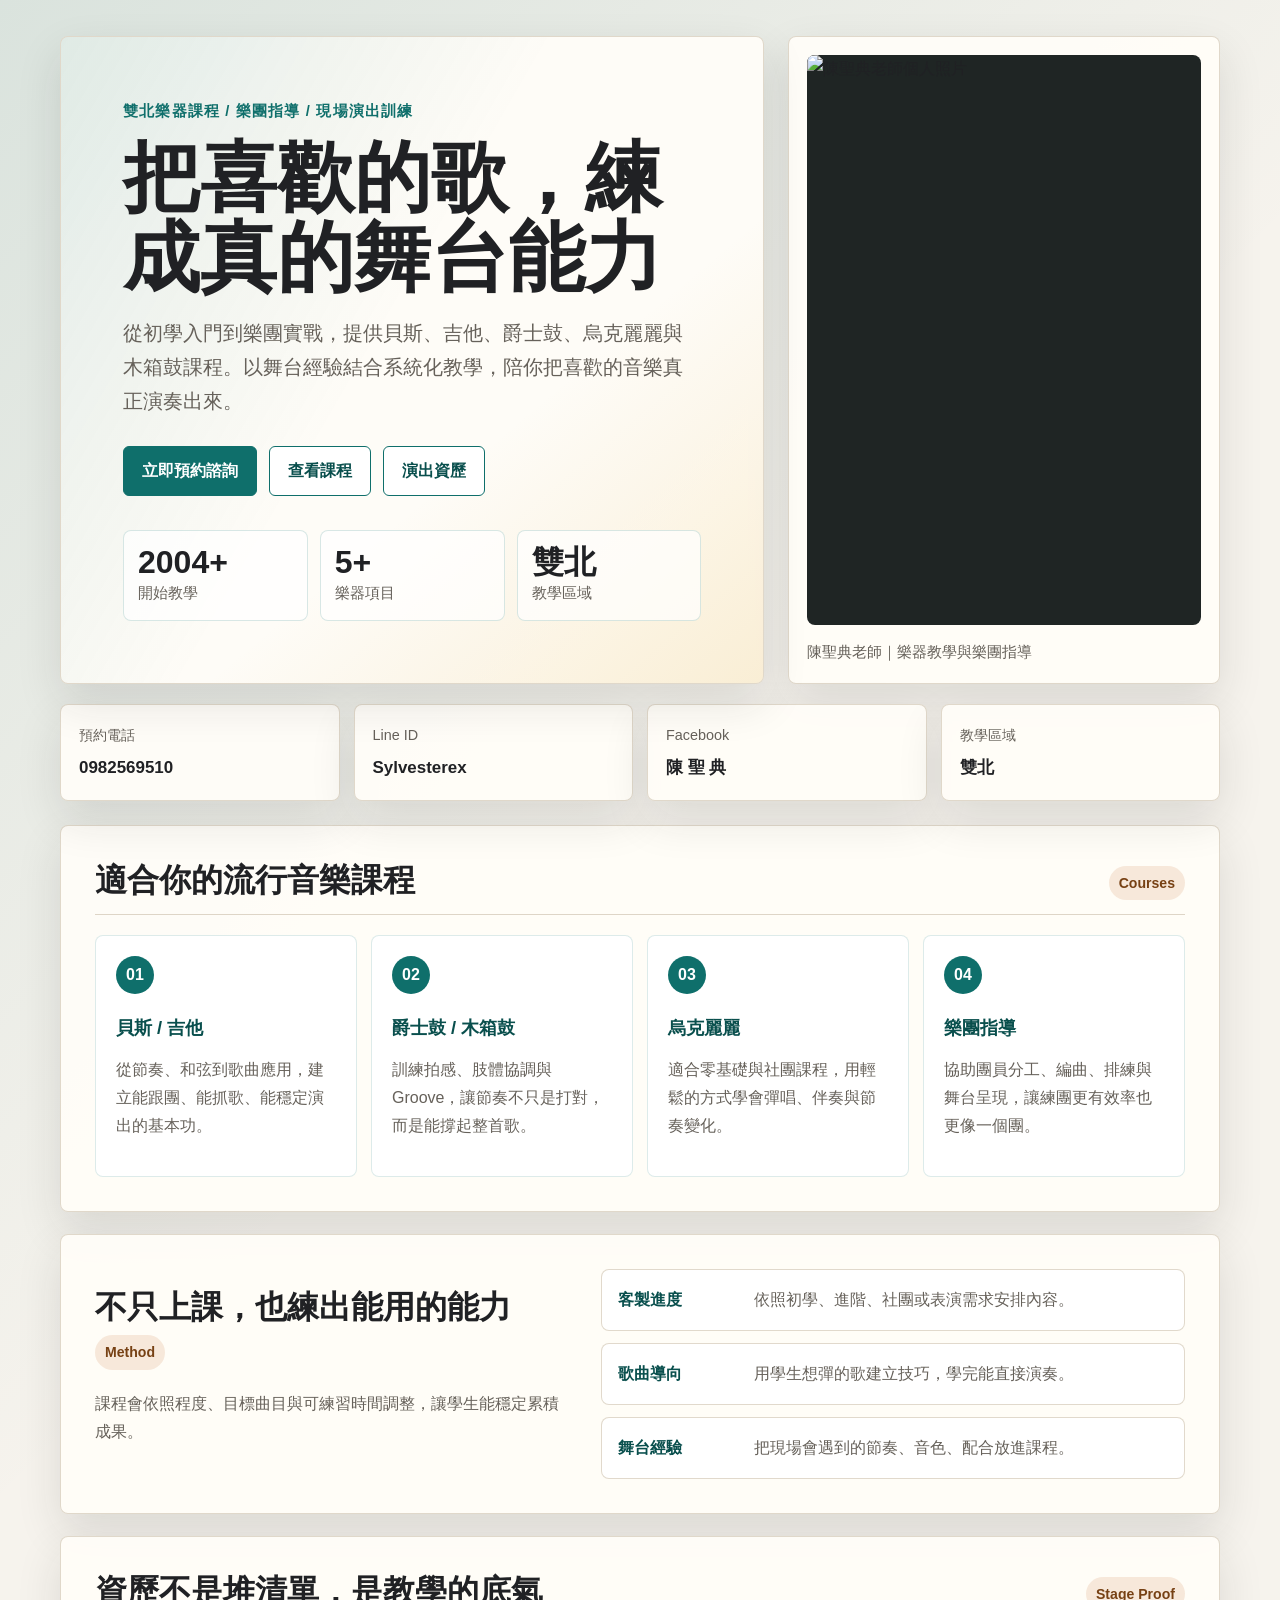
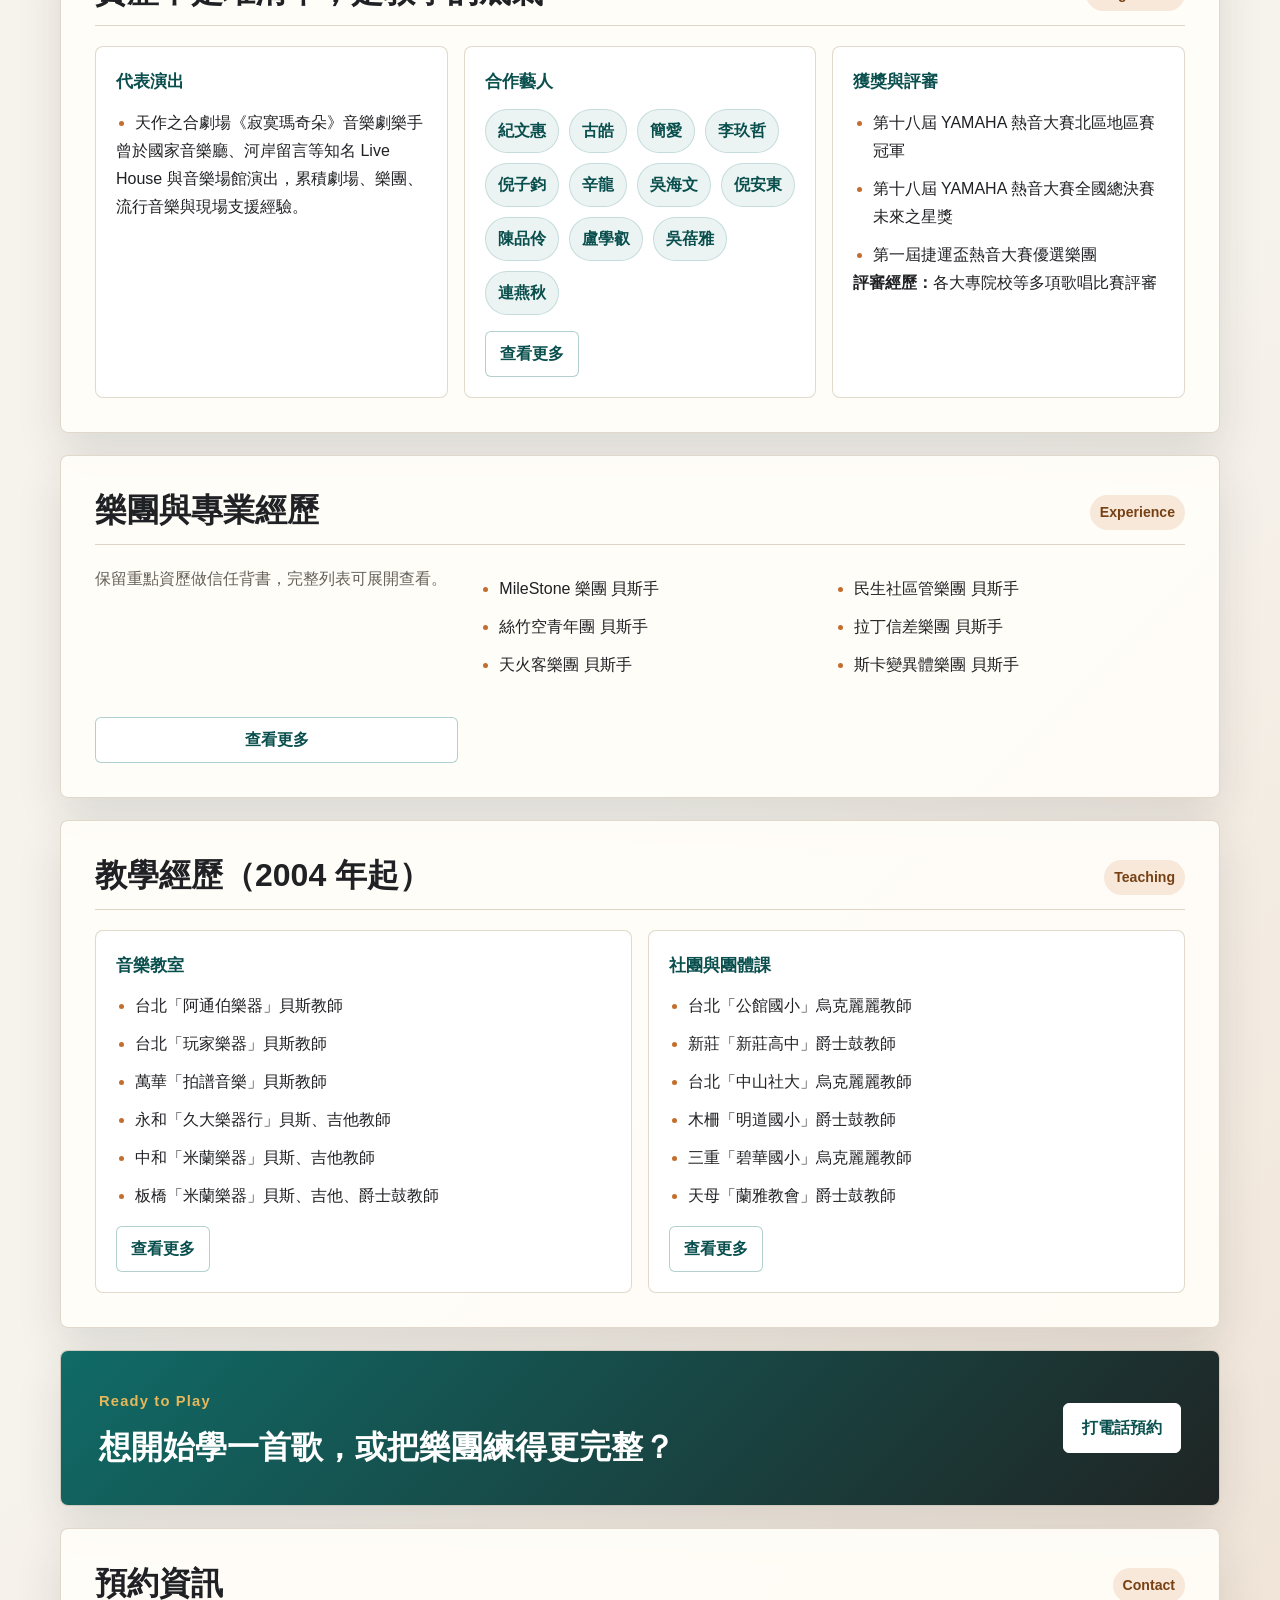
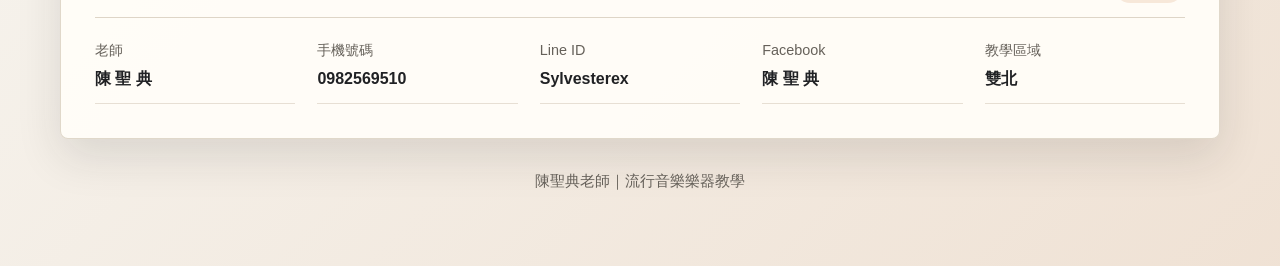
==== memu.html @ 5721ae8c "Initial promotional resume site" ====
<!DOCTYPE html>
<html lang="zh-TW">
<head>
    <meta charset="UTF-8">
    <meta name="viewport" content="width=device-width, initial-scale=1.0">
    <title>陳聖典老師｜流行音樂樂器教學</title>
    <link rel="stylesheet" href="common.css">
    <link rel="stylesheet" href="memu.css">
</head>
<body>
    <main class="page">
        <section class="hero" aria-labelledby="page-title">
            <div class="intro">
                <p class="eyebrow">雙北樂器課程 / 樂團指導 / 現場演出訓練</p>
                <h1 id="page-title">把喜歡的歌，練成真的舞台能力</h1>
                <p class="lead" id="resume-summary">從初學入門到樂團實戰，提供貝斯、吉他、爵士鼓、烏克麗麗與木箱鼓課程。以舞台經驗結合系統化教學，陪你把喜歡的音樂真正演奏出來。</p>
                <div class="action-row" aria-label="快速連結">
                    <a class="button primary" id="call-button" href="tel:0982569510">立即預約諮詢</a>
                    <a class="button" href="#courses">查看課程</a>
                    <a class="button" href="#proof">演出資歷</a>
                </div>
                <div class="hero-stats" aria-label="教學亮點">
                    <div>
                        <strong>2004+</strong>
                        <span>開始教學</span>
                    </div>
                    <div>
                        <strong>5+</strong>
                        <span>樂器項目</span>
                    </div>
                    <div>
                        <strong>雙北</strong>
                        <span>教學區域</span>
                    </div>
                </div>
            </div>

            <aside class="photo-panel" aria-label="教師照片">
                <div class="photo-placeholder">
                    <img class="profile-photo" id="profile-photo" src="IMG_5952.JPG" alt="陳聖典老師個人照片">
                    <button class="carousel-button prev" id="photo-prev" type="button" aria-label="上一張照片">‹</button>
                    <button class="carousel-button next" id="photo-next" type="button" aria-label="下一張照片">›</button>
                    <div class="carousel-dots" id="photo-dots" aria-label="照片輪播指示"></div>
                </div>
                <p class="photo-note" id="photo-caption">陳聖典老師｜樂器教學與樂團指導</p>
            </aside>
        </section>

        <section class="quick-info" id="contact" aria-label="快速聯絡資訊">
            <div class="contact-card">
                <span>預約電話</span>
                <strong id="quick-phone">0982569510</strong>
            </div>
            <div class="contact-card">
                <span>Line ID</span>
                <strong id="quick-line">Sylvesterex</strong>
            </div>
            <div class="contact-card">
                <span>Facebook</span>
                <strong id="quick-facebook">陳 聖 典</strong>
            </div>
            <div class="contact-card">
                <span>教學區域</span>
                <strong id="quick-address">雙北</strong>
            </div>
        </section>

        <section class="section promo-section" id="courses" aria-labelledby="courses-title">
            <div class="section-header">
                <h2 id="courses-title">適合你的流行音樂課程</h2>
                <span class="tag">Courses</span>
            </div>
            <div class="course-grid">
                <article class="course-card">
                    <span>01</span>
                    <h3>貝斯 / 吉他</h3>
                    <p>從節奏、和弦到歌曲應用，建立能跟團、能抓歌、能穩定演出的基本功。</p>
                </article>
                <article class="course-card">
                    <span>02</span>
                    <h3>爵士鼓 / 木箱鼓</h3>
                    <p>訓練拍感、肢體協調與 Groove，讓節奏不只是打對，而是能撐起整首歌。</p>
                </article>
                <article class="course-card">
                    <span>03</span>
                    <h3>烏克麗麗</h3>
                    <p>適合零基礎與社團課程，用輕鬆的方式學會彈唱、伴奏與節奏變化。</p>
                </article>
                <article class="course-card">
                    <span>04</span>
                    <h3>樂團指導</h3>
                    <p>協助團員分工、編曲、排練與舞台呈現，讓練團更有效率也更像一個團。</p>
                </article>
            </div>
        </section>

        <section class="section split-section" aria-labelledby="method-title">
            <div>
                <div class="section-header compact">
                    <h2 id="method-title">不只上課，也練出能用的能力</h2>
                    <span class="tag">Method</span>
                </div>
                <p class="section-lead">課程會依照程度、目標曲目與可練習時間調整，讓學生能穩定累積成果。</p>
            </div>
            <div class="feature-list">
                <div>
                    <strong>客製進度</strong>
                    <span>依照初學、進階、社團或表演需求安排內容。</span>
                </div>
                <div>
                    <strong>歌曲導向</strong>
                    <span>用學生想彈的歌建立技巧，學完能直接演奏。</span>
                </div>
                <div>
                    <strong>舞台經驗</strong>
                    <span>把現場會遇到的節奏、音色、配合放進課程。</span>
                </div>
            </div>
        </section>

        <section class="section" id="proof" aria-labelledby="proof-title">
            <div class="section-header">
                <h2 id="proof-title">資歷不是堆清單，是教學的底氣</h2>
                <span class="tag">Stage Proof</span>
            </div>
            <div class="proof-grid">
                <article class="proof-card">
                    <p class="proof-label">代表演出</p>
                    <ul class="wide-list" id="performance-list">
                        <li>天作之合劇場《寂寞瑪奇朵》音樂劇樂手</li>
                    </ul>
                    <p id="performance-sub">曾於國家音樂廳、河岸留言等知名 Live House 與音樂場館演出，累積劇場、樂團、流行音樂與現場支援經驗。</p>
                </article>
                <article class="proof-card">
                    <p class="proof-label">合作藝人</p>
                    <ul class="chip-list" id="artists-list">
                        <li>紀文惠</li>
                        <li>古皓</li>
                        <li>簡愛</li>
                        <li>李玖哲</li>
                        <li>倪子鈞</li>
                        <li>辛龍</li>
                    </ul>
                </article>
                <article class="proof-card">
                    <p class="proof-label">獲獎與評審</p>
                    <ul class="wide-list" id="awards-list">
                        <li>第十八屆 YAMAHA 熱音大賽北區地區賽 冠軍</li>
                        <li>第十八屆 YAMAHA 熱音大賽全國總決賽 未來之星獎</li>
                        <li>第一屆捷運盃熱音大賽優選樂團</li>
                    </ul>
                    <p id="judge"><strong>評審經歷：</strong>各大專院校等多項歌唱比賽評審</p>
                </article>
            </div>
        </section>

        <section class="section" aria-labelledby="career-title">
            <div class="section-header">
                <h2 id="career-title">樂團與專業經歷</h2>
                <span class="tag">Experience</span>
            </div>
            <div class="experience-layout">
                <div>
                    <p class="section-lead">保留重點資歷做信任背書，完整列表可展開查看。</p>
                </div>
                <ul id="career-list">
                    <li>MileStone 樂團 貝斯手</li>
                    <li>民生社區管樂團 貝斯手</li>
                    <li>絲竹空青年團 貝斯手</li>
                    <li>拉丁信差樂團 貝斯手</li>
                </ul>
            </div>
        </section>

        <section class="section" id="teaching" aria-labelledby="teaching-title">
            <div class="section-header">
                <h2 id="teaching-title">教學經歷（2004 年起）</h2>
                <span class="tag">Teaching</span>
            </div>
            <div class="teaching-grid">
                <article class="proof-card">
                    <p class="proof-label">音樂教室</p>
                    <ul id="music-room-list">
                        <li>台北「阿通伯樂器」貝斯教師</li>
                        <li>台北「玩家樂器」貝斯教師</li>
                        <li>萬華「拍譜音樂」貝斯教師</li>
                        <li>永和「久大樂器行」貝斯、吉他教師</li>
                    </ul>
                </article>
                <article class="proof-card">
                    <p class="proof-label">社團與團體課</p>
                    <ul id="club-list">
                        <li>台北「公館國小」烏克麗麗教師</li>
                        <li>新莊「新莊高中」爵士鼓教師</li>
                        <li>台北「中山社大」烏克麗麗教師</li>
                        <li>木柵「明道國小」爵士鼓教師</li>
                    </ul>
                </article>
            </div>
        </section>

        <section class="cta-band" aria-labelledby="cta-title">
            <div>
                <p class="eyebrow">Ready to Play</p>
                <h2 id="cta-title">想開始學一首歌，或把樂團練得更完整？</h2>
            </div>
            <a class="button primary" href="tel:0982569510">打電話預約</a>
        </section>

        <section class="section profile-section" aria-labelledby="profile-title">
            <div class="section-header">
                <h2 id="profile-title">預約資訊</h2>
                <span class="tag">Contact</span>
            </div>
            <dl class="info-list contact-list">
                <div>
                    <dt>老師</dt>
                    <dd id="profile-name">陳 聖 典</dd>
                </div>
                <div>
                    <dt>手機號碼</dt>
                    <dd id="profile-phone">0982569510</dd>
                </div>
                <div>
                    <dt>Line ID</dt>
                    <dd id="profile-line">Sylvesterex</dd>
                </div>
                <div>
                    <dt>Facebook</dt>
                    <dd id="profile-facebook">陳 聖 典</dd>
                </div>
                <div>
                    <dt>教學區域</dt>
                    <dd id="profile-area">雙北</dd>
                </div>
            </dl>
        </section>

        <p class="footer">陳聖典老師｜流行音樂樂器教學</p>
    </main>
    <button class="back-to-top" id="back-to-top" type="button" aria-label="回到最上面">↑</button>
    <script src="common.js"></script>
    <script src="memu.js"></script>
</body>
</html>
---- common.css ----
:root {
    --bg: #f4f1ea;
    --paper: #fffaf1;
    --ink: #232323;
    --muted: #68635b;
    --line: #ddd4c6;
    --accent: #0f6f6b;
    --accent-dark: #0a4f4c;
    --warm: #c47a34;
    --danger: #9d2c24;
    --shadow: 0 18px 45px rgba(39, 32, 24, 0.12);
}

* {
    box-sizing: border-box;
}

html {
    scroll-behavior: smooth;
}

body {
    margin: 0;
    font-family: "Noto Sans TC", "Microsoft JhengHei", Arial, sans-serif;
    color: var(--ink);
    background: var(--bg);
}

a {
    color: inherit;
}

.button {
    display: inline-flex;
    align-items: center;
    justify-content: center;
    border: 1px solid var(--accent);
    border-radius: 6px;
    color: var(--accent-dark);
    background: #ffffff;
    font-weight: 700;
    text-decoration: none;
    cursor: pointer;
}

.button.primary {
    color: #ffffff;
    background: var(--accent);
}

.button.danger {
    border-color: rgba(157, 44, 36, 0.6);
    color: var(--danger);
}

.visually-hidden {
    position: absolute;
    width: 1px;
    height: 1px;
    padding: 0;
    overflow: hidden;
    clip: rect(0, 0, 0, 0);
    white-space: nowrap;
    border: 0;
}
---- memu.css ----
:root {
    --bg: #f6f3ed;
    --paper: #fffdf8;
    --ink: #202124;
    --muted: #66615a;
    --line: #ded5c7;
    --accent: #0f6f6b;
    --accent-dark: #094f4d;
    --warm: #c36d2f;
    --gold: #e5b85c;
    --charcoal: #1f2524;
    --shadow: 0 18px 45px rgba(32, 33, 36, 0.12);
}

* {
    box-sizing: border-box;
}

html {
    scroll-behavior: smooth;
}

body {
    margin: 0;
    font-family: "Noto Sans TC", "Microsoft JhengHei", Arial, sans-serif;
    line-height: 1.75;
    color: var(--ink);
    background:
        linear-gradient(135deg, rgba(15, 111, 107, 0.12), transparent 32%),
        linear-gradient(315deg, rgba(195, 109, 47, 0.13), transparent 36%),
        var(--bg);
}

a {
    color: inherit;
}

.page {
    width: min(1160px, calc(100% - 32px));
    margin: 0 auto;
    padding: 36px 0 56px;
}

.hero {
    display: grid;
    grid-template-columns: minmax(0, 1.24fr) minmax(300px, 0.76fr);
    gap: 24px;
    align-items: stretch;
    margin-bottom: 20px;
}

.intro,
.photo-panel,
.section,
.contact-card,
.cta-band {
    border: 1px solid rgba(222, 213, 199, 0.92);
    background: rgba(255, 253, 248, 0.94);
    box-shadow: var(--shadow);
}

.intro {
    position: relative;
    display: flex;
    min-height: 520px;
    padding: clamp(30px, 5vw, 62px);
    border-radius: 8px;
    overflow: hidden;
    flex-direction: column;
    justify-content: center;
}

.intro::before {
    content: "";
    position: absolute;
    inset: 0;
    background:
        linear-gradient(120deg, rgba(15, 111, 107, 0.12), transparent 46%),
        linear-gradient(320deg, rgba(229, 184, 92, 0.22), transparent 38%);
    pointer-events: none;
}

.intro > * {
    position: relative;
}

.eyebrow {
    margin: 0 0 12px;
    color: var(--accent);
    font-size: 0.92rem;
    font-weight: 800;
    letter-spacing: 0.08em;
}

h1,
h2,
h3,
p {
    margin-top: 0;
}

h1 {
    max-width: 780px;
    margin-bottom: 18px;
    font-size: clamp(2.55rem, 6vw, 5.25rem);
    line-height: 1.05;
    letter-spacing: 0;
}

.lead {
    max-width: 720px;
    margin-bottom: 28px;
    color: var(--muted);
    font-size: clamp(1.05rem, 2vw, 1.22rem);
}

.action-row {
    display: flex;
    flex-wrap: wrap;
    gap: 12px;
}

.button {
    display: inline-flex;
    align-items: center;
    justify-content: center;
    min-height: 46px;
    padding: 10px 18px;
    border: 1px solid var(--accent);
    border-radius: 6px;
    color: var(--accent-dark);
    background: #ffffff;
    font-weight: 800;
    text-decoration: none;
    transition: transform 160ms ease, box-shadow 160ms ease, background 160ms ease;
}

.button.primary {
    color: #ffffff;
    background: var(--accent);
}

.button.ghost {
    border-color: rgba(32, 33, 36, 0.18);
    color: var(--muted);
}

.button:hover {
    transform: translateY(-2px);
    box-shadow: 0 10px 22px rgba(15, 111, 107, 0.18);
}

.hero-stats {
    display: grid;
    grid-template-columns: repeat(3, minmax(0, 1fr));
    gap: 12px;
    max-width: 640px;
    margin-top: 34px;
}

.hero-stats div {
    padding: 14px;
    border: 1px solid rgba(15, 111, 107, 0.16);
    border-radius: 8px;
    background: rgba(255, 255, 255, 0.7);
}

.hero-stats strong,
.hero-stats span {
    display: block;
}

.hero-stats strong {
    font-size: clamp(1.35rem, 3vw, 2rem);
    line-height: 1.1;
}

.hero-stats span {
    color: var(--muted);
    font-size: 0.92rem;
}

.photo-panel {
    display: flex;
    min-height: 520px;
    padding: 18px;
    border-radius: 8px;
    flex-direction: column;
}

.photo-placeholder {
    position: relative;
    flex: 1;
    min-height: 380px;
    border-radius: 8px;
    overflow: hidden;
    background: var(--charcoal);
}

.profile-photo {
    display: block;
    width: 100%;
    height: 100%;
    min-height: 460px;
    object-fit: cover;
    object-position: center;
}

.carousel-button {
    position: absolute;
    top: 50%;
    display: grid;
    place-items: center;
    width: 38px;
    height: 38px;
    border: 1px solid rgba(255, 255, 255, 0.78);
    border-radius: 999px;
    color: #ffffff;
    background: rgba(32, 33, 36, 0.5);
    font-size: 1.3rem;
    line-height: 1;
    cursor: pointer;
    transform: translateY(-50%);
}

.carousel-button.prev {
    left: 12px;
}

.carousel-button.next {
    right: 12px;
}

.carousel-dots {
    position: absolute;
    right: 0;
    bottom: 12px;
    left: 0;
    display: flex;
    justify-content: center;
    gap: 7px;
}

.carousel-dot {
    width: 9px;
    height: 9px;
    padding: 0;
    border: 0;
    border-radius: 999px;
    background: rgba(255, 255, 255, 0.58);
    cursor: pointer;
}

.carousel-dot.active {
    background: #ffffff;
}

.carousel-button[hidden],
.carousel-dots[hidden] {
    display: none;
}

.photo-note {
    margin: 14px 0 0;
    color: var(--muted);
    font-size: 0.95rem;
}

.quick-info {
    display: grid;
    grid-template-columns: repeat(4, minmax(0, 1fr));
    gap: 14px;
    margin-bottom: 24px;
}

.contact-card {
    padding: 18px;
    border-radius: 8px;
}

.contact-card span {
    display: block;
    margin-bottom: 4px;
    color: var(--muted);
    font-size: 0.9rem;
}

.contact-card strong {
    overflow-wrap: anywhere;
    font-size: 1.06rem;
}

.section,
.cta-band {
    border-radius: 8px;
    margin-bottom: 22px;
}

.section {
    padding: clamp(22px, 4vw, 34px);
}

.section-header {
    display: flex;
    align-items: end;
    justify-content: space-between;
    gap: 18px;
    padding-bottom: 14px;
    margin-bottom: 20px;
    border-bottom: 1px solid var(--line);
}

.section-header.compact {
    align-items: start;
    flex-direction: column;
    gap: 8px;
    padding-bottom: 0;
    border-bottom: 0;
}

h2 {
    margin-bottom: 0;
    font-size: clamp(1.45rem, 3vw, 2rem);
    line-height: 1.25;
}

h3 {
    margin: 26px 0 12px;
    color: var(--accent-dark);
    font-size: 1.15rem;
}

.tag {
    flex: 0 0 auto;
    padding: 5px 10px;
    border-radius: 999px;
    color: #774114;
    background: rgba(195, 109, 47, 0.14);
    font-size: 0.88rem;
    font-weight: 800;
}

.course-grid {
    display: grid;
    grid-template-columns: repeat(4, minmax(0, 1fr));
    gap: 14px;
}

.course-card {
    min-height: 220px;
    padding: 20px;
    border: 1px solid rgba(15, 111, 107, 0.14);
    border-radius: 8px;
    background: #ffffff;
}

.course-card span {
    display: inline-grid;
    place-items: center;
    width: 38px;
    height: 38px;
    margin-bottom: 18px;
    border-radius: 999px;
    color: #ffffff;
    background: var(--accent);
    font-weight: 800;
}

.course-card h3 {
    margin-top: 0;
}

.course-card p,
.section-lead {
    color: var(--muted);
}

.split-section {
    display: grid;
    grid-template-columns: minmax(0, 0.9fr) minmax(0, 1.1fr);
    gap: 28px;
    align-items: center;
}

.feature-list {
    display: grid;
    gap: 12px;
}

.feature-list div {
    display: grid;
    grid-template-columns: 120px minmax(0, 1fr);
    gap: 16px;
    padding: 16px;
    border: 1px solid rgba(222, 213, 199, 0.9);
    border-radius: 8px;
    background: #ffffff;
}

.feature-list strong {
    color: var(--accent-dark);
}

.feature-list span {
    color: var(--muted);
}

.proof-grid,
.teaching-grid {
    display: grid;
    grid-template-columns: repeat(3, minmax(0, 1fr));
    gap: 16px;
}

.teaching-grid {
    grid-template-columns: repeat(2, minmax(0, 1fr));
}

.proof-card {
    min-height: 100%;
    padding: 20px;
    border: 1px solid rgba(222, 213, 199, 0.9);
    border-radius: 8px;
    background: #ffffff;
}

.proof-card .wide-list,
.proof-card ul:not(.chip-list) {
    grid-template-columns: 1fr;
}

.proof-card p:last-child {
    margin-bottom: 0;
}

.proof-label {
    margin-bottom: 12px;
    color: var(--accent-dark);
    font-size: 1.05rem;
    font-weight: 900;
}

.experience-layout {
    display: grid;
    grid-template-columns: minmax(220px, 0.34fr) minmax(0, 0.66fr);
    gap: 22px;
    align-items: start;
}

.info-list {
    display: grid;
    grid-template-columns: repeat(2, minmax(0, 1fr));
    gap: 12px 22px;
    margin: 0;
}

.info-list div {
    padding-bottom: 10px;
    border-bottom: 1px solid rgba(222, 213, 199, 0.72);
}

.info-list dt {
    color: var(--muted);
    font-size: 0.9rem;
}

.info-list dd {
    margin: 2px 0 0;
    font-weight: 800;
}

ul {
    display: grid;
    grid-template-columns: repeat(2, minmax(0, 1fr));
    gap: 10px 24px;
    padding-left: 1.2rem;
    margin: 10px 0 0;
}

li::marker {
    color: var(--warm);
}

.wide-list {
    grid-template-columns: 1fr;
}

.chip-list {
    display: flex;
    flex-wrap: wrap;
    gap: 10px;
    padding-left: 0;
    list-style: none;
}

.chip-list li {
    padding: 7px 12px;
    border: 1px solid rgba(15, 111, 107, 0.18);
    border-radius: 999px;
    background: rgba(15, 111, 107, 0.08);
    color: var(--accent-dark);
    font-weight: 700;
}

.list-more {
    margin-top: 16px;
    padding: 8px 14px;
    border: 1px solid rgba(15, 111, 107, 0.32);
    border-radius: 6px;
    color: var(--accent-dark);
    background: #ffffff;
    font: inherit;
    font-weight: 800;
    cursor: pointer;
}

.list-more:hover {
    background: rgba(15, 111, 107, 0.08);
}

.cta-band {
    display: flex;
    align-items: center;
    justify-content: space-between;
    gap: 20px;
    padding: clamp(24px, 4vw, 38px);
    color: #ffffff;
    background:
        linear-gradient(135deg, rgba(15, 111, 107, 0.94), rgba(31, 37, 36, 0.94)),
        var(--charcoal);
}

.cta-band .eyebrow {
    color: var(--gold);
}

.cta-band h2 {
    max-width: 720px;
}

.cta-band .button.primary {
    border-color: #ffffff;
    color: var(--accent-dark);
    background: #ffffff;
}

.profile-section {
    margin-bottom: 0;
}

.contact-list {
    grid-template-columns: repeat(5, minmax(0, 1fr));
}

.footer {
    margin-top: 30px;
    color: var(--muted);
    text-align: center;
    font-size: 0.92rem;
}

.back-to-top {
    position: fixed;
    right: 22px;
    bottom: 22px;
    z-index: 10;
    display: grid;
    place-items: center;
    width: 46px;
    height: 46px;
    border: 1px solid rgba(255, 255, 255, 0.72);
    border-radius: 999px;
    color: #ffffff;
    background: var(--accent);
    box-shadow: 0 12px 28px rgba(15, 111, 107, 0.28);
    font-size: 1.35rem;
    font-weight: 800;
    cursor: pointer;
    opacity: 0;
    pointer-events: none;
    transform: translateY(10px);
    transition: opacity 160ms ease, transform 160ms ease;
}

.back-to-top.visible {
    opacity: 1;
    pointer-events: auto;
    transform: translateY(0);
}

@media (max-width: 940px) {
    .hero,
    .quick-info,
    .split-section,
    .proof-grid,
    .teaching-grid,
    .experience-layout,
    .contact-list {
        grid-template-columns: 1fr;
    }

    .course-grid {
        grid-template-columns: repeat(2, minmax(0, 1fr));
    }

    .intro,
    .photo-panel {
        min-height: auto;
    }
}

@media (max-width: 640px) {
    .page {
        width: min(100% - 24px, 1160px);
        padding-top: 20px;
    }

    .hero-stats,
    .course-grid,
    ul,
    .info-list {
        grid-template-columns: 1fr;
    }

    .section-header,
    .cta-band {
        align-items: start;
        flex-direction: column;
    }

    .feature-list div {
        grid-template-columns: 1fr;
        gap: 4px;
    }

    .button {
        width: 100%;
    }

    .profile-photo {
        min-height: 360px;
    }

    .back-to-top {
        right: 14px;
        bottom: 14px;
    }
}

@media print {
    body {
        background: #ffffff;
    }

    .page {
        width: 100%;
        padding: 0;
    }

    .intro,
    .photo-panel,
    .section,
    .contact-card,
    .cta-band {
        box-shadow: none;
        background: #ffffff;
        color: var(--ink);
    }

    .button,
    .back-to-top {
        display: none;
    }
}
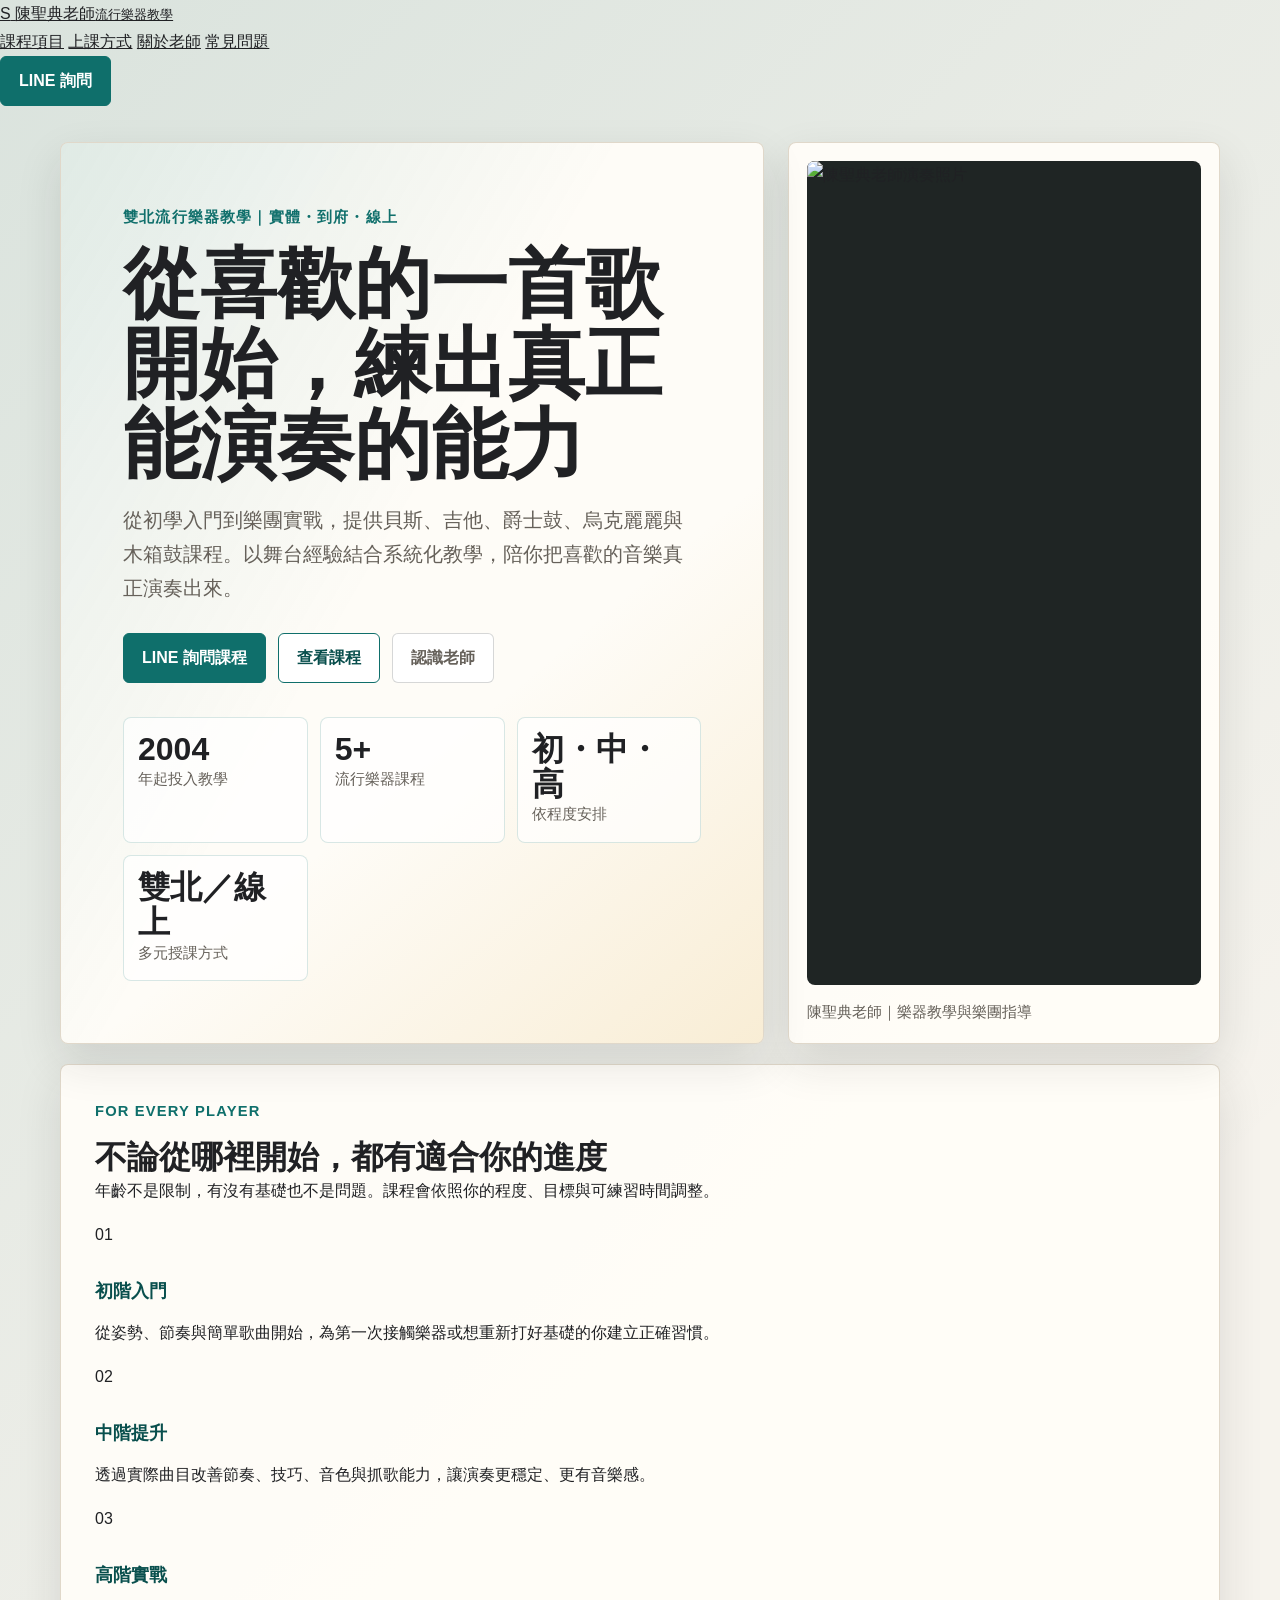
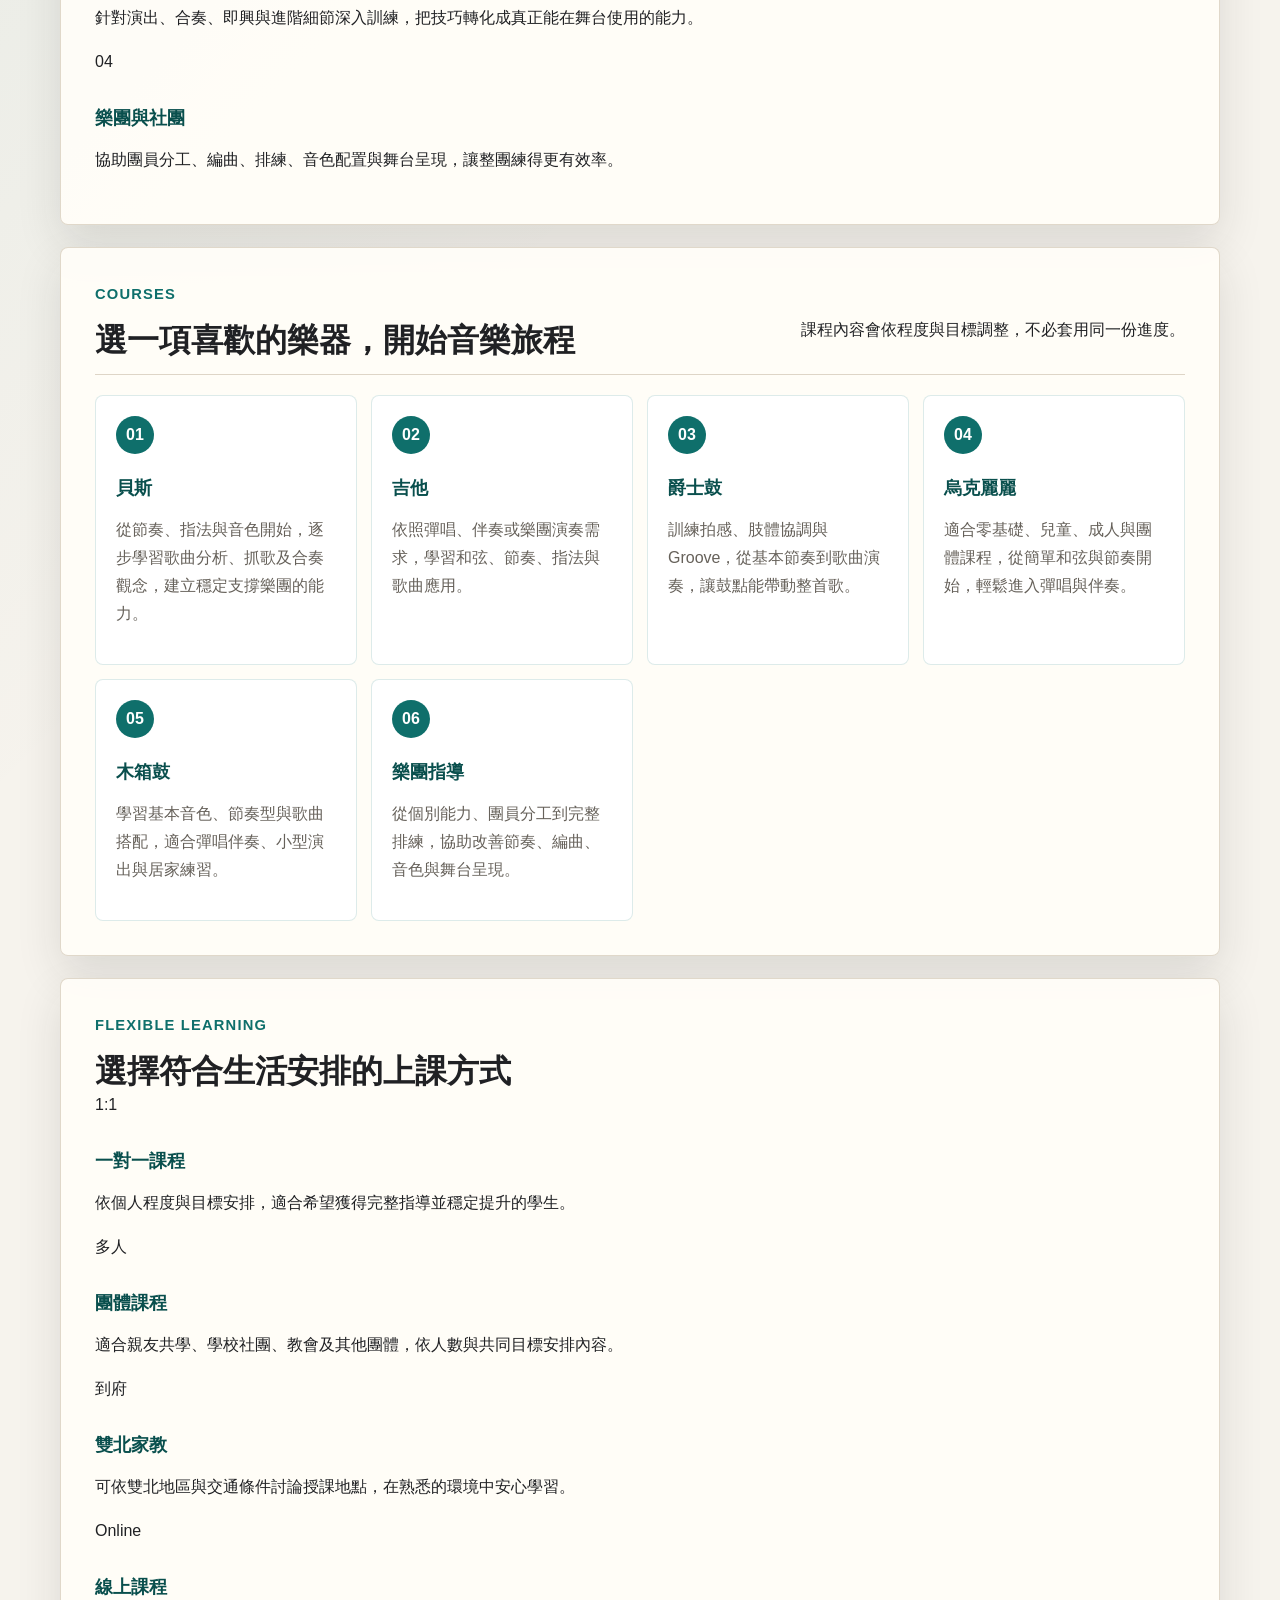
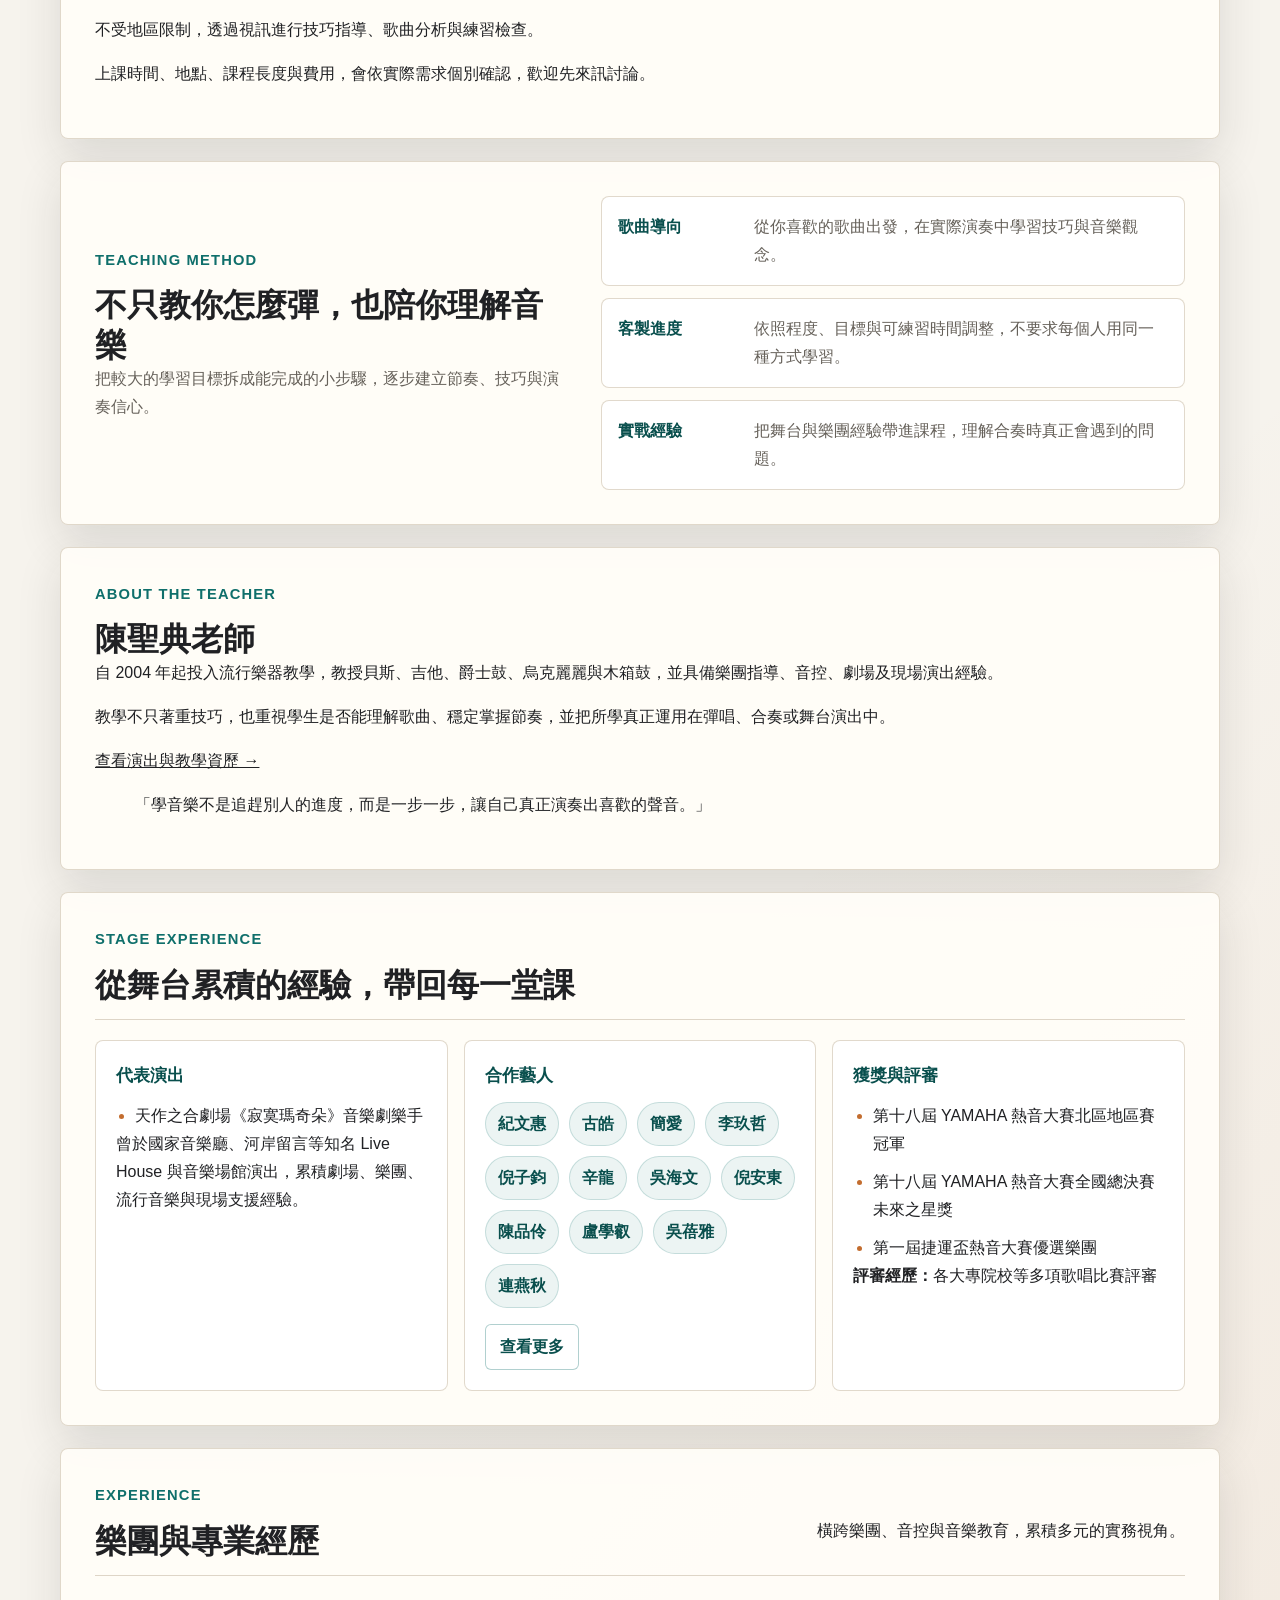
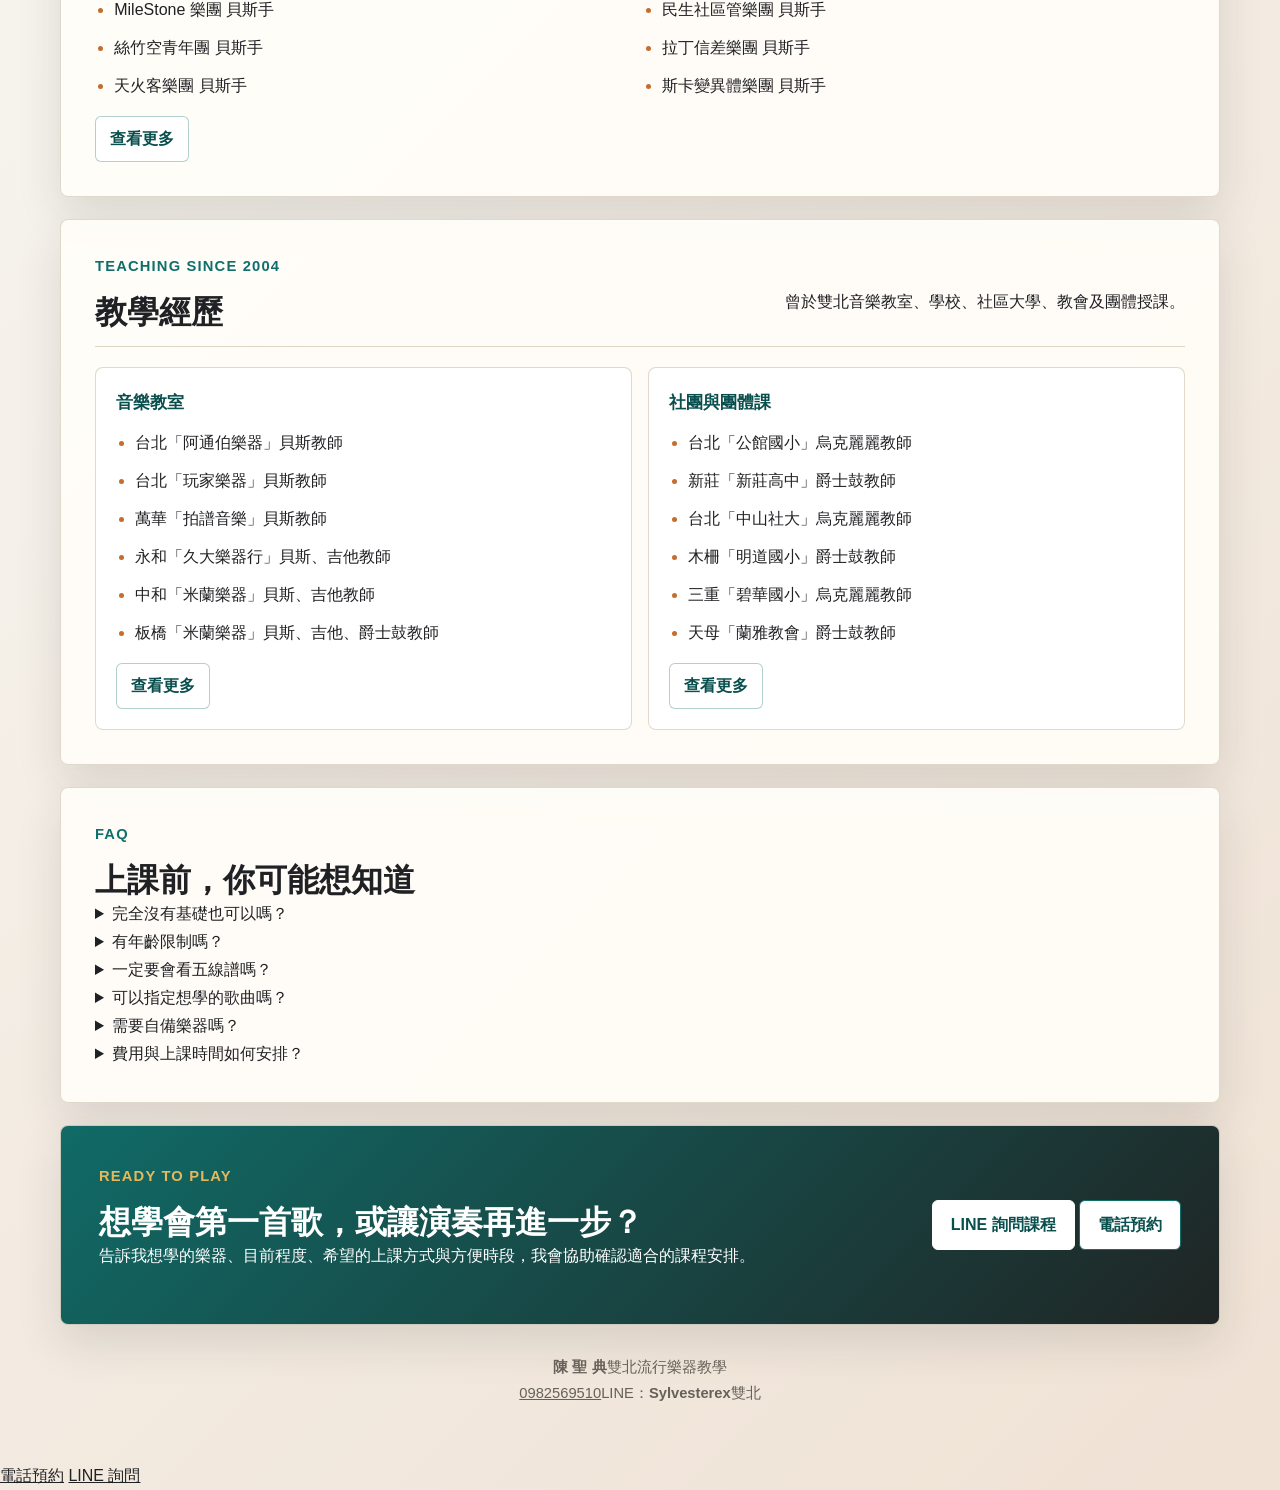
==== commit b24c2f61: "重整招生頁資訊架構與文案" ====
--- a/memu.html
+++ b/memu.html
@@ -3,41 +3,50 @@
 <head>
     <meta charset="UTF-8">
     <meta name="viewport" content="width=device-width, initial-scale=1.0">
-    <title>陳聖典老師｜流行音樂樂器教學</title>
+    <meta name="description" content="陳聖典老師提供雙北貝斯、吉他、爵士鼓、烏克麗麗、木箱鼓與樂團指導，涵蓋初、中、高階，一對一、團體、到府及線上皆可洽詢。">
+    <title>陳聖典老師｜雙北流行樂器教學</title>
     <link rel="stylesheet" href="common.css">
     <link rel="stylesheet" href="memu.css">
 </head>
 <body>
-    <main class="page">
+    <!-- 主要導覽：讓訪客能快速找到課程、授課方式與預約入口。 -->
+    <header class="site-header">
+        <a class="brand" href="#top" aria-label="回到首頁">
+            <span class="brand-mark">S</span>
+            <span>陳聖典老師<small>流行樂器教學</small></span>
+        </a>
+        <nav class="site-nav" aria-label="主要導覽">
+            <a href="#courses">課程項目</a>
+            <a href="#formats">上課方式</a>
+            <a href="#about">關於老師</a>
+            <a href="#faq">常見問題</a>
+        </nav>
+        <a class="button primary header-cta" href="https://line.me/ti/p/~Sylvesterex" target="_blank" rel="noopener">LINE 詢問</a>
+    </header>
+
+    <main class="page" id="top">
+        <!-- 首屏先說明招生定位、適合對象與最主要的聯絡方式。 -->
         <section class="hero" aria-labelledby="page-title">
             <div class="intro">
-                <p class="eyebrow">雙北樂器課程 / 樂團指導 / 現場演出訓練</p>
-                <h1 id="page-title">把喜歡的歌，練成真的舞台能力</h1>
-                <p class="lead" id="resume-summary">從初學入門到樂團實戰，提供貝斯、吉他、爵士鼓、烏克麗麗與木箱鼓課程。以舞台經驗結合系統化教學，陪你把喜歡的音樂真正演奏出來。</p>
+                <p class="eyebrow">雙北流行樂器教學｜實體・到府・線上</p>
+                <h1 id="page-title">從喜歡的一首歌開始，練出真正能演奏的能力</h1>
+                <p class="lead" id="resume-summary">不限年齡與程度，提供貝斯、吉他、爵士鼓、烏克麗麗、木箱鼓與樂團指導。依照你的目標與練習時間安排進度，從零基礎入門、技巧提升到舞台演出，都能找到適合自己的學習方式。</p>
                 <div class="action-row" aria-label="快速連結">
-                    <a class="button primary" id="call-button" href="tel:0982569510">立即預約諮詢</a>
+                    <a class="button primary" href="https://line.me/ti/p/~Sylvesterex" target="_blank" rel="noopener">LINE 詢問課程</a>
                     <a class="button" href="#courses">查看課程</a>
-                    <a class="button" href="#proof">演出資歷</a>
+                    <a class="button ghost" href="#about">認識老師</a>
                 </div>
                 <div class="hero-stats" aria-label="教學亮點">
-                    <div>
-                        <strong>2004+</strong>
-                        <span>開始教學</span>
-                    </div>
-                    <div>
-                        <strong>5+</strong>
-                        <span>樂器項目</span>
-                    </div>
-                    <div>
-                        <strong>雙北</strong>
-                        <span>教學區域</span>
-                    </div>
+                    <div><strong>2004</strong><span>年起投入教學</span></div>
+                    <div><strong>5+</strong><span>流行樂器課程</span></div>
+                    <div><strong>初・中・高</strong><span>依程度安排</span></div>
+                    <div><strong>雙北／線上</strong><span>多元授課方式</span></div>
                 </div>
             </div>
 
             <aside class="photo-panel" aria-label="教師照片">
                 <div class="photo-placeholder">
-                    <img class="profile-photo" id="profile-photo" src="IMG_5952.JPG" alt="陳聖典老師個人照片">
+                    <img class="profile-photo" id="profile-photo" src="IMG_5952.JPG" alt="陳聖典老師演奏照片">
                     <button class="carousel-button prev" id="photo-prev" type="button" aria-label="上一張照片">‹</button>
                     <button class="carousel-button next" id="photo-next" type="button" aria-label="下一張照片">›</button>
                     <div class="carousel-dots" id="photo-dots" aria-label="照片輪播指示"></div>
@@ -46,107 +55,95 @@
             </aside>
         </section>
 
-        <section class="quick-info" id="contact" aria-label="快速聯絡資訊">
-            <div class="contact-card">
-                <span>預約電話</span>
-                <strong id="quick-phone">0982569510</strong>
-            </div>
-            <div class="contact-card">
-                <span>Line ID</span>
-                <strong id="quick-line">Sylvesterex</strong>
-            </div>
-            <div class="contact-card">
-                <span>Facebook</span>
-                <strong id="quick-facebook">陳 聖 典</strong>
-            </div>
-            <div class="contact-card">
-                <span>教學區域</span>
-                <strong id="quick-address">雙北</strong>
-            </div>
-        </section>
-
-        <section class="section promo-section" id="courses" aria-labelledby="courses-title">
+        <section class="section audience-section" aria-labelledby="audience-title">
+            <div class="section-heading centered">
+                <p class="eyebrow">FOR EVERY PLAYER</p>
+                <h2 id="audience-title">不論從哪裡開始，都有適合你的進度</h2>
+                <p>年齡不是限制，有沒有基礎也不是問題。課程會依照你的程度、目標與可練習時間調整。</p>
+            </div>
+            <div class="audience-grid">
+                <article><span>01</span><h3>初階入門</h3><p>從姿勢、節奏與簡單歌曲開始，為第一次接觸樂器或想重新打好基礎的你建立正確習慣。</p></article>
+                <article><span>02</span><h3>中階提升</h3><p>透過實際曲目改善節奏、技巧、音色與抓歌能力，讓演奏更穩定、更有音樂感。</p></article>
+                <article><span>03</span><h3>高階實戰</h3><p>針對演出、合奏、即興與進階細節深入訓練，把技巧轉化成真正能在舞台使用的能力。</p></article>
+                <article><span>04</span><h3>樂團與社團</h3><p>協助團員分工、編曲、排練、音色配置與舞台呈現，讓整團練得更有效率。</p></article>
+            </div>
+        </section>
+
+        <section class="section" id="courses" aria-labelledby="courses-title">
             <div class="section-header">
-                <h2 id="courses-title">適合你的流行音樂課程</h2>
-                <span class="tag">Courses</span>
+                <div><p class="eyebrow">COURSES</p><h2 id="courses-title">選一項喜歡的樂器，開始音樂旅程</h2></div>
+                <p>課程內容會依程度與目標調整，不必套用同一份進度。</p>
             </div>
             <div class="course-grid">
-                <article class="course-card">
-                    <span>01</span>
-                    <h3>貝斯 / 吉他</h3>
-                    <p>從節奏、和弦到歌曲應用，建立能跟團、能抓歌、能穩定演出的基本功。</p>
-                </article>
-                <article class="course-card">
-                    <span>02</span>
-                    <h3>爵士鼓 / 木箱鼓</h3>
-                    <p>訓練拍感、肢體協調與 Groove，讓節奏不只是打對，而是能撐起整首歌。</p>
-                </article>
-                <article class="course-card">
-                    <span>03</span>
-                    <h3>烏克麗麗</h3>
-                    <p>適合零基礎與社團課程，用輕鬆的方式學會彈唱、伴奏與節奏變化。</p>
-                </article>
-                <article class="course-card">
-                    <span>04</span>
-                    <h3>樂團指導</h3>
-                    <p>協助團員分工、編曲、排練與舞台呈現，讓練團更有效率也更像一個團。</p>
-                </article>
-            </div>
-        </section>
-
-        <section class="section split-section" aria-labelledby="method-title">
+                <article class="course-card"><span>01</span><h3>貝斯</h3><p>從節奏、指法與音色開始，逐步學習歌曲分析、抓歌及合奏觀念，建立穩定支撐樂團的能力。</p></article>
+                <article class="course-card"><span>02</span><h3>吉他</h3><p>依照彈唱、伴奏或樂團演奏需求，學習和弦、節奏、指法與歌曲應用。</p></article>
+                <article class="course-card"><span>03</span><h3>爵士鼓</h3><p>訓練拍感、肢體協調與 Groove，從基本節奏到歌曲演奏，讓鼓點能帶動整首歌。</p></article>
+                <article class="course-card"><span>04</span><h3>烏克麗麗</h3><p>適合零基礎、兒童、成人與團體課程，從簡單和弦與節奏開始，輕鬆進入彈唱與伴奏。</p></article>
+                <article class="course-card"><span>05</span><h3>木箱鼓</h3><p>學習基本音色、節奏型與歌曲搭配，適合彈唱伴奏、小型演出與居家練習。</p></article>
+                <article class="course-card featured"><span>06</span><h3>樂團指導</h3><p>從個別能力、團員分工到完整排練，協助改善節奏、編曲、音色與舞台呈現。</p></article>
+            </div>
+        </section>
+
+        <section class="section formats-section" id="formats" aria-labelledby="formats-title">
+            <div class="section-heading centered">
+                <p class="eyebrow">FLEXIBLE LEARNING</p>
+                <h2 id="formats-title">選擇符合生活安排的上課方式</h2>
+            </div>
+            <div class="format-grid">
+                <article><span class="format-icon">1:1</span><h3>一對一課程</h3><p>依個人程度與目標安排，適合希望獲得完整指導並穩定提升的學生。</p></article>
+                <article><span class="format-icon">多人</span><h3>團體課程</h3><p>適合親友共學、學校社團、教會及其他團體，依人數與共同目標安排內容。</p></article>
+                <article><span class="format-icon">到府</span><h3>雙北家教</h3><p>可依雙北地區與交通條件討論授課地點，在熟悉的環境中安心學習。</p></article>
+                <article><span class="format-icon">Online</span><h3>線上課程</h3><p>不受地區限制，透過視訊進行技巧指導、歌曲分析與練習檢查。</p></article>
+            </div>
+            <p class="section-note">上課時間、地點、課程長度與費用，會依實際需求個別確認，歡迎先來訊討論。</p>
+        </section>
+
+        <section class="section split-section method-section" aria-labelledby="method-title">
             <div>
-                <div class="section-header compact">
-                    <h2 id="method-title">不只上課，也練出能用的能力</h2>
-                    <span class="tag">Method</span>
-                </div>
-                <p class="section-lead">課程會依照程度、目標曲目與可練習時間調整，讓學生能穩定累積成果。</p>
+                <p class="eyebrow">TEACHING METHOD</p>
+                <h2 id="method-title">不只教你怎麼彈，也陪你理解音樂</h2>
+                <p class="section-lead">把較大的學習目標拆成能完成的小步驟，逐步建立節奏、技巧與演奏信心。</p>
             </div>
             <div class="feature-list">
-                <div>
-                    <strong>客製進度</strong>
-                    <span>依照初學、進階、社團或表演需求安排內容。</span>
-                </div>
-                <div>
-                    <strong>歌曲導向</strong>
-                    <span>用學生想彈的歌建立技巧，學完能直接演奏。</span>
-                </div>
-                <div>
-                    <strong>舞台經驗</strong>
-                    <span>把現場會遇到的節奏、音色、配合放進課程。</span>
-                </div>
-            </div>
-        </section>
-
-        <section class="section" id="proof" aria-labelledby="proof-title">
+                <div><strong>歌曲導向</strong><span>從你喜歡的歌曲出發，在實際演奏中學習技巧與音樂觀念。</span></div>
+                <div><strong>客製進度</strong><span>依照程度、目標與可練習時間調整，不要求每個人用同一種方式學習。</span></div>
+                <div><strong>實戰經驗</strong><span>把舞台與樂團經驗帶進課程，理解合奏時真正會遇到的問題。</span></div>
+            </div>
+        </section>
+
+        <section class="section about-section" id="about" aria-labelledby="about-title">
+            <div class="about-copy">
+                <p class="eyebrow">ABOUT THE TEACHER</p>
+                <h2 id="about-title">陳聖典老師</h2>
+                <p>自 2004 年起投入流行樂器教學，教授貝斯、吉他、爵士鼓、烏克麗麗與木箱鼓，並具備樂團指導、音控、劇場及現場演出經驗。</p>
+                <p>教學不只著重技巧，也重視學生是否能理解歌曲、穩定掌握節奏，並把所學真正運用在彈唱、合奏或舞台演出中。</p>
+                <a class="text-link" href="#proof">查看演出與教學資歷 →</a>
+            </div>
+            <blockquote>「學音樂不是追趕別人的進度，而是一步一步，讓自己真正演奏出喜歡的聲音。」</blockquote>
+        </section>
+
+        <section class="section proof-section" id="proof" aria-labelledby="proof-title">
             <div class="section-header">
-                <h2 id="proof-title">資歷不是堆清單，是教學的底氣</h2>
-                <span class="tag">Stage Proof</span>
+                <div><p class="eyebrow">STAGE EXPERIENCE</p><h2 id="proof-title">從舞台累積的經驗，帶回每一堂課</h2></div>
             </div>
             <div class="proof-grid">
                 <article class="proof-card">
                     <p class="proof-label">代表演出</p>
                     <ul class="wide-list" id="performance-list">
                         <li>天作之合劇場《寂寞瑪奇朵》音樂劇樂手</li>
+                        <li>躍演《勸世三姊妹》中文音樂劇 樂手</li>
                     </ul>
-                    <p id="performance-sub">曾於國家音樂廳、河岸留言等知名 Live House 與音樂場館演出，累積劇場、樂團、流行音樂與現場支援經驗。</p>
+                    <p id="performance-sub">曾於國家音樂廳、河岸留言等音樂場館演出，累積音樂劇、樂團、流行音樂及現場支援經驗。</p>
                 </article>
                 <article class="proof-card">
                     <p class="proof-label">合作藝人</p>
-                    <ul class="chip-list" id="artists-list">
-                        <li>紀文惠</li>
-                        <li>古皓</li>
-                        <li>簡愛</li>
-                        <li>李玖哲</li>
-                        <li>倪子鈞</li>
-                        <li>辛龍</li>
-                    </ul>
+                    <ul class="chip-list" id="artists-list"><li>黃宣</li><li>紀文惠</li><li>古皓</li><li>簡愛</li><li>李玖哲</li><li>倪子鈞</li></ul>
                 </article>
                 <article class="proof-card">
                     <p class="proof-label">獲獎與評審</p>
                     <ul class="wide-list" id="awards-list">
-                        <li>第十八屆 YAMAHA 熱音大賽北區地區賽 冠軍</li>
-                        <li>第十八屆 YAMAHA 熱音大賽全國總決賽 未來之星獎</li>
+                        <li>第十八屆 YAMAHA 熱音大賽北區地區賽冠軍</li>
+                        <li>第十八屆 YAMAHA 熱音大賽全國總決賽未來之星獎</li>
                         <li>第一屆捷運盃熱音大賽優選樂團</li>
                     </ul>
                     <p id="judge"><strong>評審經歷：</strong>各大專院校等多項歌唱比賽評審</p>
@@ -154,92 +151,57 @@
             </div>
         </section>
 
-        <section class="section" aria-labelledby="career-title">
-            <div class="section-header">
-                <h2 id="career-title">樂團與專業經歷</h2>
-                <span class="tag">Experience</span>
-            </div>
-            <div class="experience-layout">
-                <div>
-                    <p class="section-lead">保留重點資歷做信任背書，完整列表可展開查看。</p>
-                </div>
-                <ul id="career-list">
-                    <li>MileStone 樂團 貝斯手</li>
-                    <li>民生社區管樂團 貝斯手</li>
-                    <li>絲竹空青年團 貝斯手</li>
-                    <li>拉丁信差樂團 貝斯手</li>
-                </ul>
-            </div>
+        <section class="section experience-section" aria-labelledby="career-title">
+            <div class="section-header"><div><p class="eyebrow">EXPERIENCE</p><h2 id="career-title">樂團與專業經歷</h2></div><p>橫跨樂團、音控與音樂教育，累積多元的實務視角。</p></div>
+            <ul id="career-list"><li>MileStone 樂團 貝斯手</li><li>民生社區管樂團 貝斯手</li><li>絲竹空青年團 貝斯手</li><li>拉丁信差樂團 貝斯手</li></ul>
         </section>
 
         <section class="section" id="teaching" aria-labelledby="teaching-title">
-            <div class="section-header">
-                <h2 id="teaching-title">教學經歷（2004 年起）</h2>
-                <span class="tag">Teaching</span>
-            </div>
+            <div class="section-header"><div><p class="eyebrow">TEACHING SINCE 2004</p><h2 id="teaching-title">教學經歷</h2></div><p>曾於雙北音樂教室、學校、社區大學、教會及團體授課。</p></div>
             <div class="teaching-grid">
-                <article class="proof-card">
-                    <p class="proof-label">音樂教室</p>
-                    <ul id="music-room-list">
-                        <li>台北「阿通伯樂器」貝斯教師</li>
-                        <li>台北「玩家樂器」貝斯教師</li>
-                        <li>萬華「拍譜音樂」貝斯教師</li>
-                        <li>永和「久大樂器行」貝斯、吉他教師</li>
-                    </ul>
-                </article>
-                <article class="proof-card">
-                    <p class="proof-label">社團與團體課</p>
-                    <ul id="club-list">
-                        <li>台北「公館國小」烏克麗麗教師</li>
-                        <li>新莊「新莊高中」爵士鼓教師</li>
-                        <li>台北「中山社大」烏克麗麗教師</li>
-                        <li>木柵「明道國小」爵士鼓教師</li>
-                    </ul>
-                </article>
-            </div>
-        </section>
-
-        <section class="cta-band" aria-labelledby="cta-title">
+                <article class="proof-card"><p class="proof-label">音樂教室</p><ul id="music-room-list"><li>台北「阿通伯樂器」貝斯教師</li><li>台北「玩家樂器」貝斯教師</li><li>萬華「拍譜音樂」貝斯教師</li><li>永和「久大樂器行」貝斯、吉他教師</li></ul></article>
+                <article class="proof-card"><p class="proof-label">社團與團體課</p><ul id="club-list"><li>台北「公館國小」烏克麗麗教師</li><li>新莊「新莊高中」爵士鼓教師</li><li>台北「中山社大」烏克麗麗教師</li><li>木柵「明道國小」爵士鼓教師</li></ul></article>
+            </div>
+        </section>
+
+        <section class="section faq-section" id="faq" aria-labelledby="faq-title">
+            <div class="section-heading centered"><p class="eyebrow">FAQ</p><h2 id="faq-title">上課前，你可能想知道</h2></div>
+            <div class="faq-list">
+                <details><summary>完全沒有基礎也可以嗎？</summary><p>可以。課程涵蓋初階、中階與高階，會先了解你的經驗與目標，再安排適合的內容。</p></details>
+                <details><summary>有年齡限制嗎？</summary><p>沒有特別限制。兒童、學生與成人皆可詢問，實際課程會依年齡、理解方式與學習目標調整。</p></details>
+                <details><summary>一定要會看五線譜嗎？</summary><p>不需要。初學課程會從必要的節奏與音樂觀念開始，不會把識譜能力當成入門門檻。</p></details>
+                <details><summary>可以指定想學的歌曲嗎？</summary><p>可以。課程會盡量以學生有興趣的歌曲作為練習素材，再依程度調整內容。</p></details>
+                <details><summary>需要自備樂器嗎？</summary><p>依課程項目與上課方式而定，預約時請告知目前是否已有樂器，再一起確認合適安排。</p></details>
+                <details><summary>費用與上課時間如何安排？</summary><p>會依上課方式、人數、地點與課程需求確認，請透過 LINE 或電話詢問。</p></details>
+            </div>
+        </section>
+
+        <section class="cta-band" id="contact" aria-labelledby="cta-title">
             <div>
-                <p class="eyebrow">Ready to Play</p>
-                <h2 id="cta-title">想開始學一首歌，或把樂團練得更完整？</h2>
-            </div>
-            <a class="button primary" href="tel:0982569510">打電話預約</a>
-        </section>
-
-        <section class="section profile-section" aria-labelledby="profile-title">
-            <div class="section-header">
-                <h2 id="profile-title">預約資訊</h2>
-                <span class="tag">Contact</span>
-            </div>
-            <dl class="info-list contact-list">
-                <div>
-                    <dt>老師</dt>
-                    <dd id="profile-name">陳 聖 典</dd>
-                </div>
-                <div>
-                    <dt>手機號碼</dt>
-                    <dd id="profile-phone">0982569510</dd>
-                </div>
-                <div>
-                    <dt>Line ID</dt>
-                    <dd id="profile-line">Sylvesterex</dd>
-                </div>
-                <div>
-                    <dt>Facebook</dt>
-                    <dd id="profile-facebook">陳 聖 典</dd>
-                </div>
-                <div>
-                    <dt>教學區域</dt>
-                    <dd id="profile-area">雙北</dd>
-                </div>
-            </dl>
-        </section>
-
-        <p class="footer">陳聖典老師｜流行音樂樂器教學</p>
+                <p class="eyebrow">READY TO PLAY</p>
+                <h2 id="cta-title">想學會第一首歌，或讓演奏再進一步？</h2>
+                <p>告訴我想學的樂器、目前程度、希望的上課方式與方便時段，我會協助確認適合的課程安排。</p>
+            </div>
+            <div class="cta-actions">
+                <a class="button primary" href="https://line.me/ti/p/~Sylvesterex" target="_blank" rel="noopener">LINE 詢問課程</a>
+                <a class="button light" id="call-button" href="tel:0982569510">電話預約</a>
+            </div>
+        </section>
+
+        <footer class="footer">
+            <div><strong id="profile-name">陳聖典老師</strong><span>雙北流行樂器教學</span></div>
+            <div class="footer-contact"><a id="profile-phone" href="tel:0982569510">0982-569-510</a><span>LINE：<b id="profile-line">Sylvesterex</b></span><span id="profile-area">雙北／線上</span></div>
+        </footer>
     </main>
+
+    <!-- 手機固定預約列，減少長頁面返回聯絡區的操作成本。 -->
+    <div class="mobile-contact" aria-label="快速預約">
+        <a href="tel:0982569510">電話預約</a>
+        <a href="https://line.me/ti/p/~Sylvesterex" target="_blank" rel="noopener">LINE 詢問</a>
+    </div>
     <button class="back-to-top" id="back-to-top" type="button" aria-label="回到最上面">↑</button>
     <script src="common.js"></script>
     <script src="memu.js"></script>
 </body>
 </html>
+
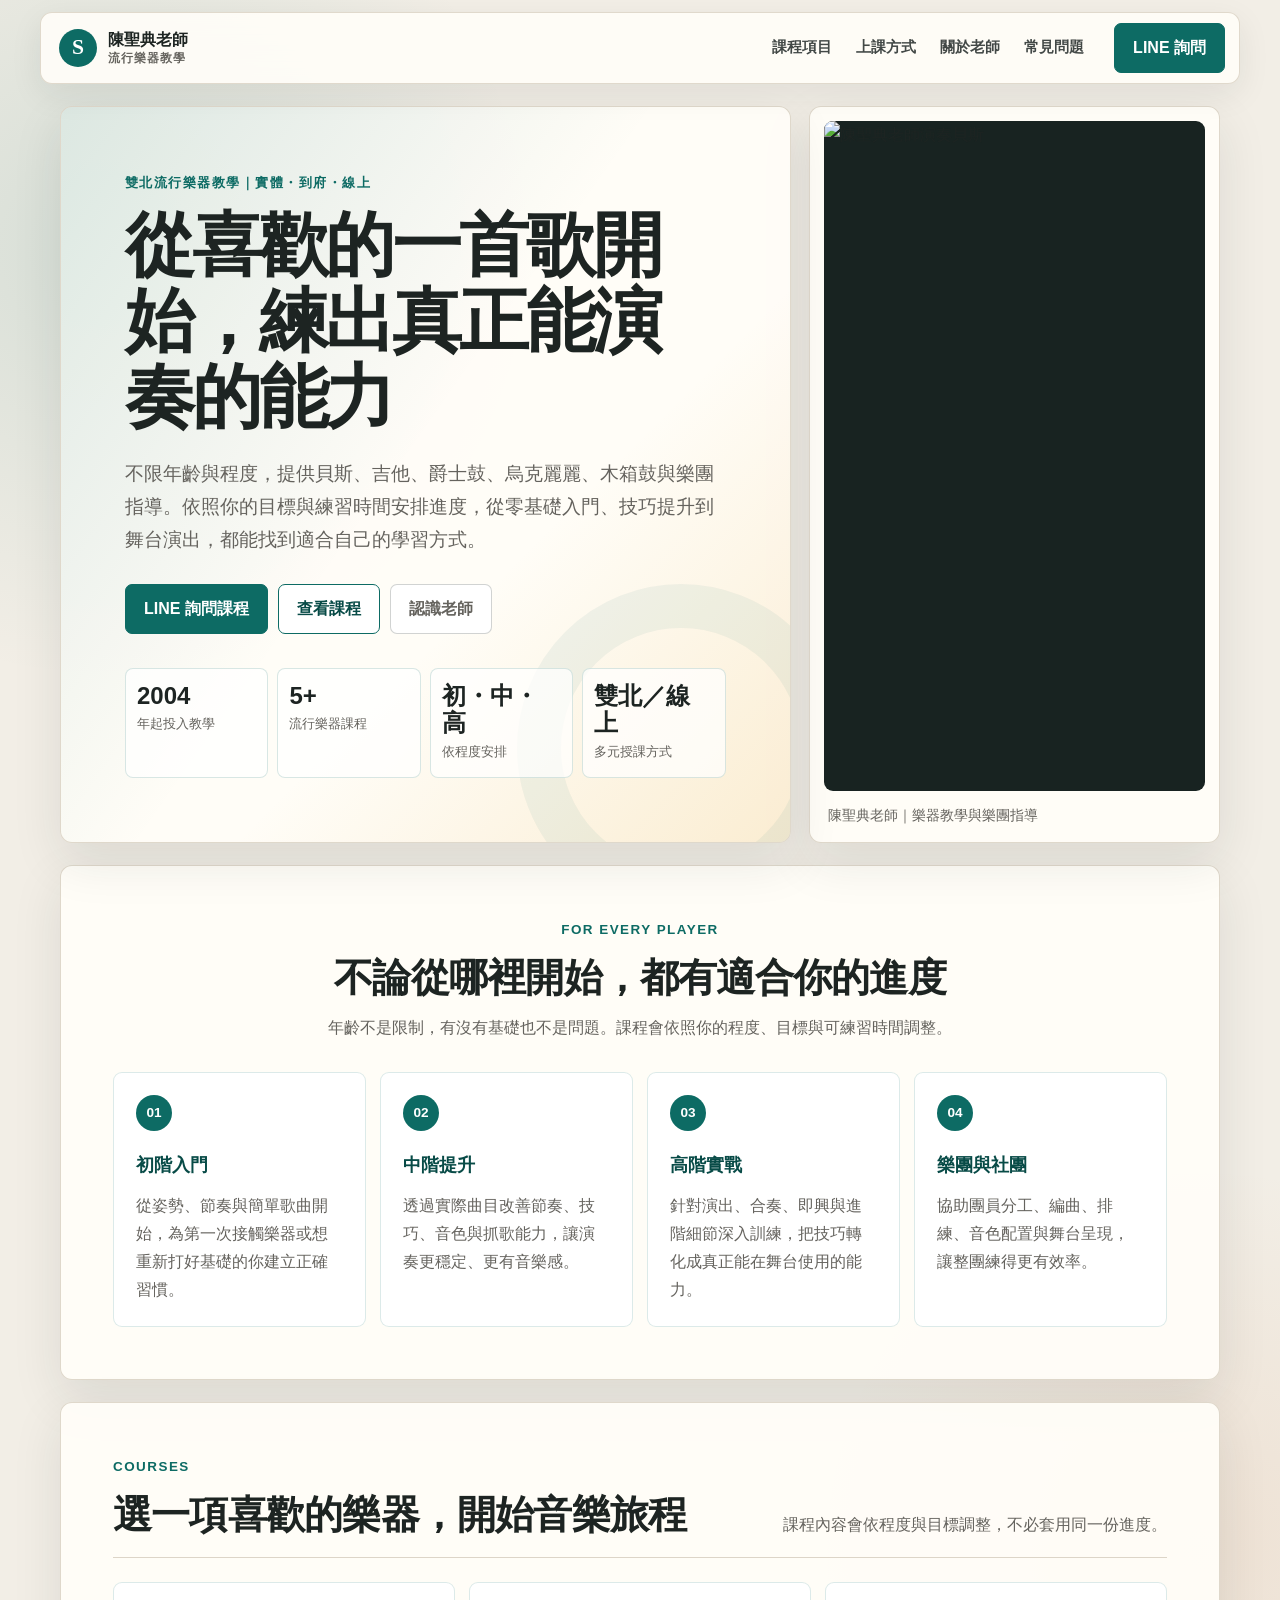
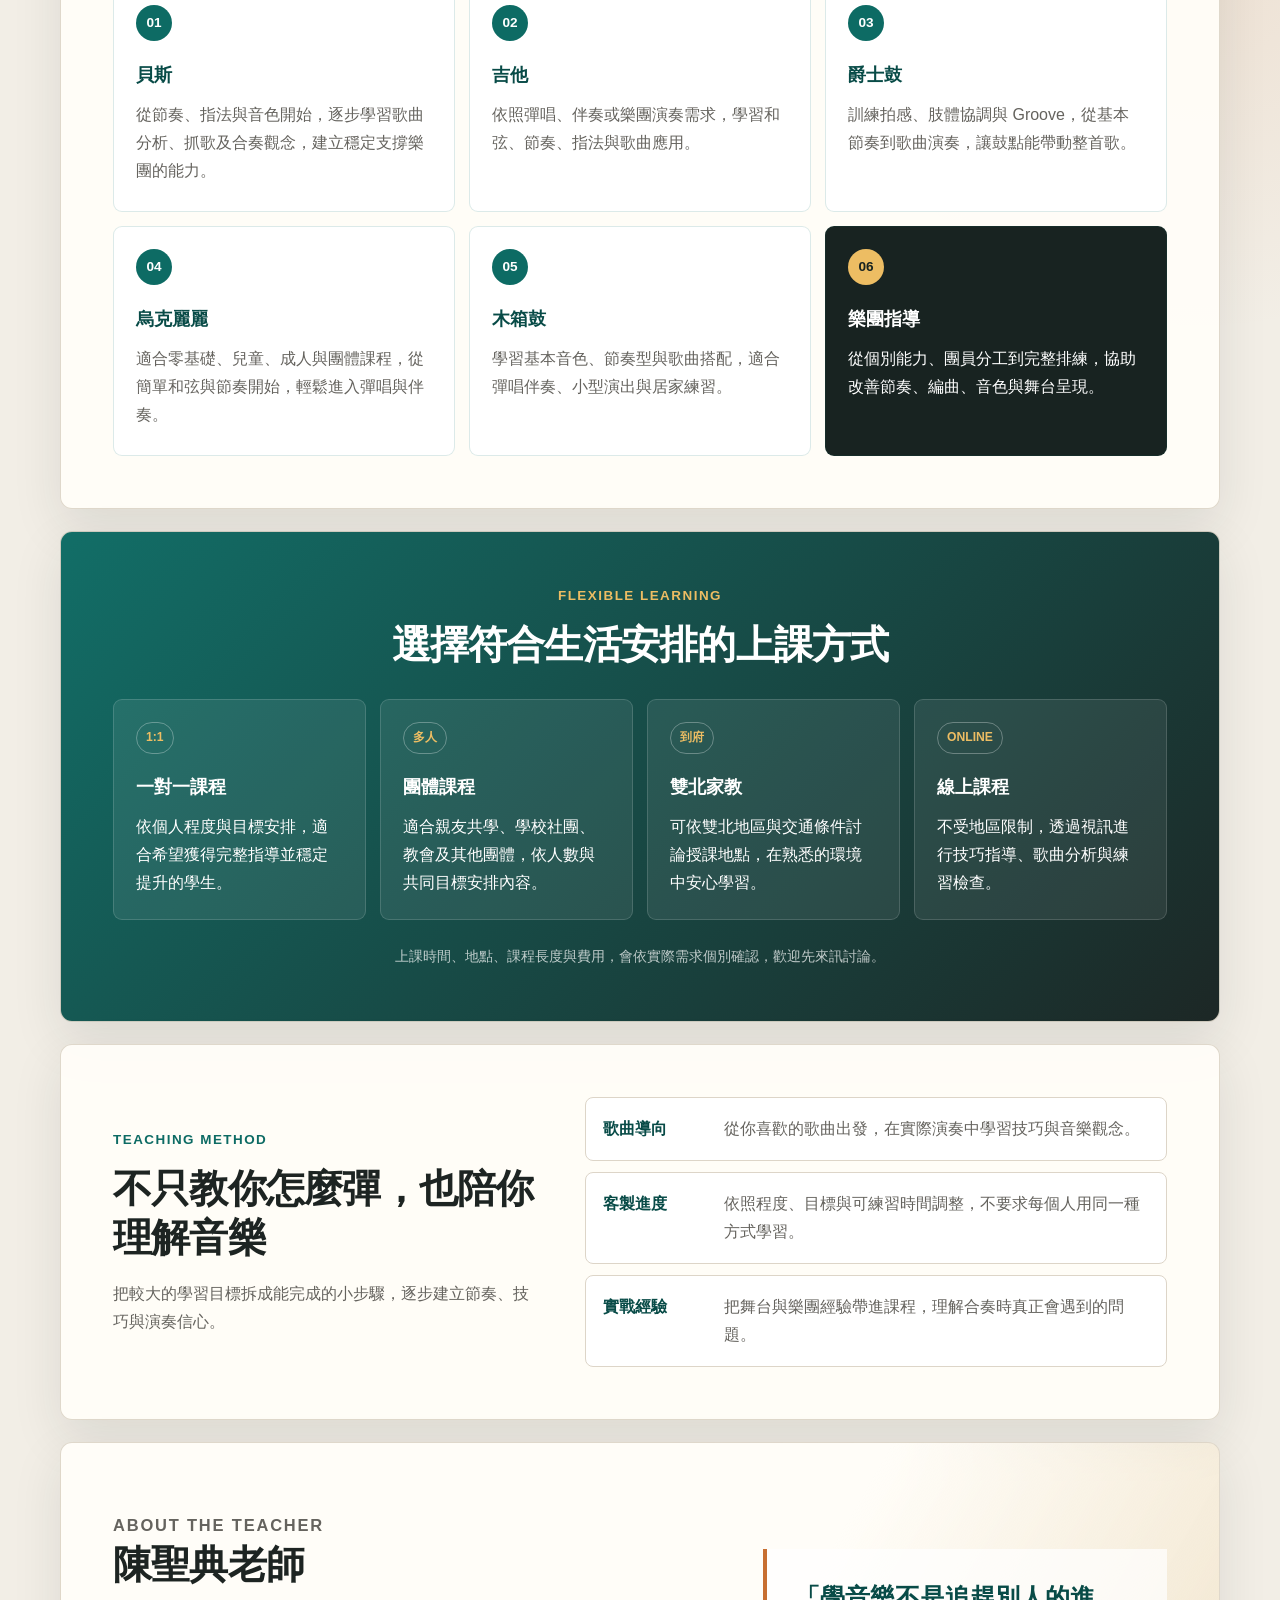
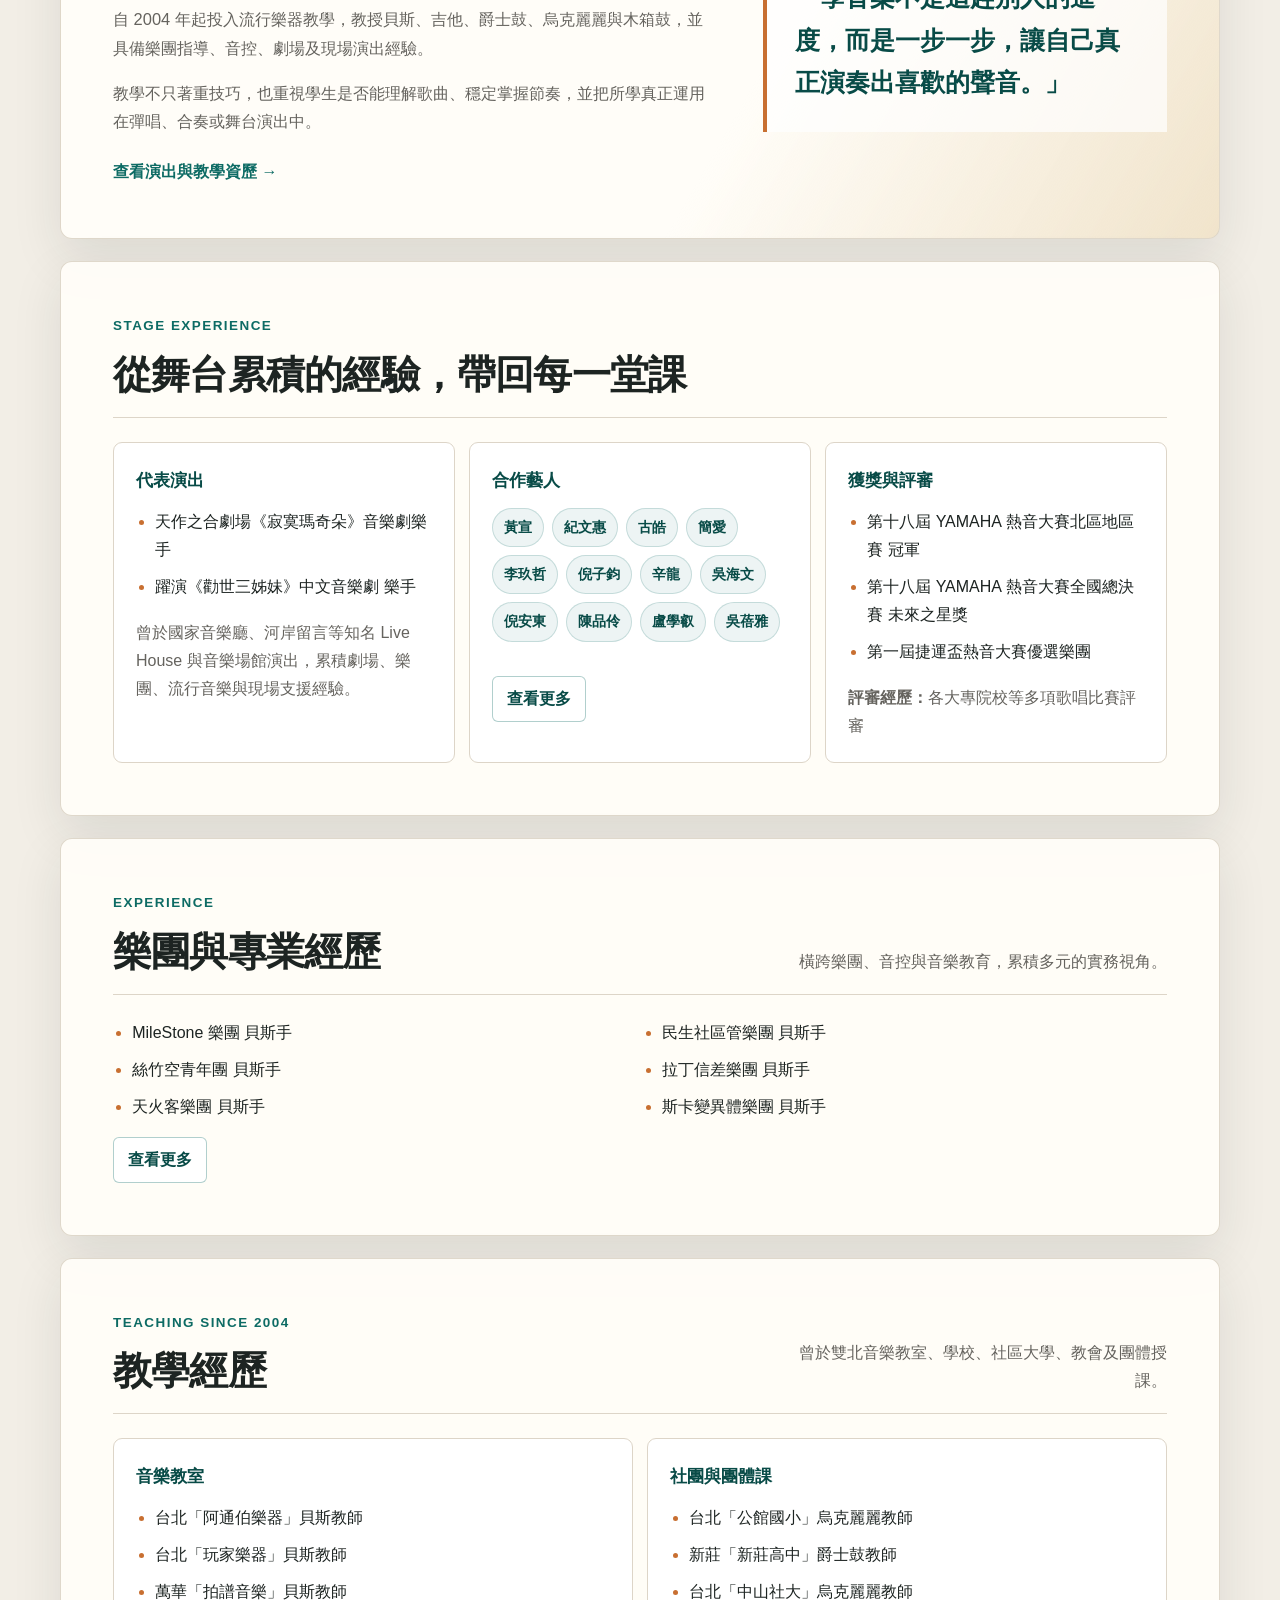
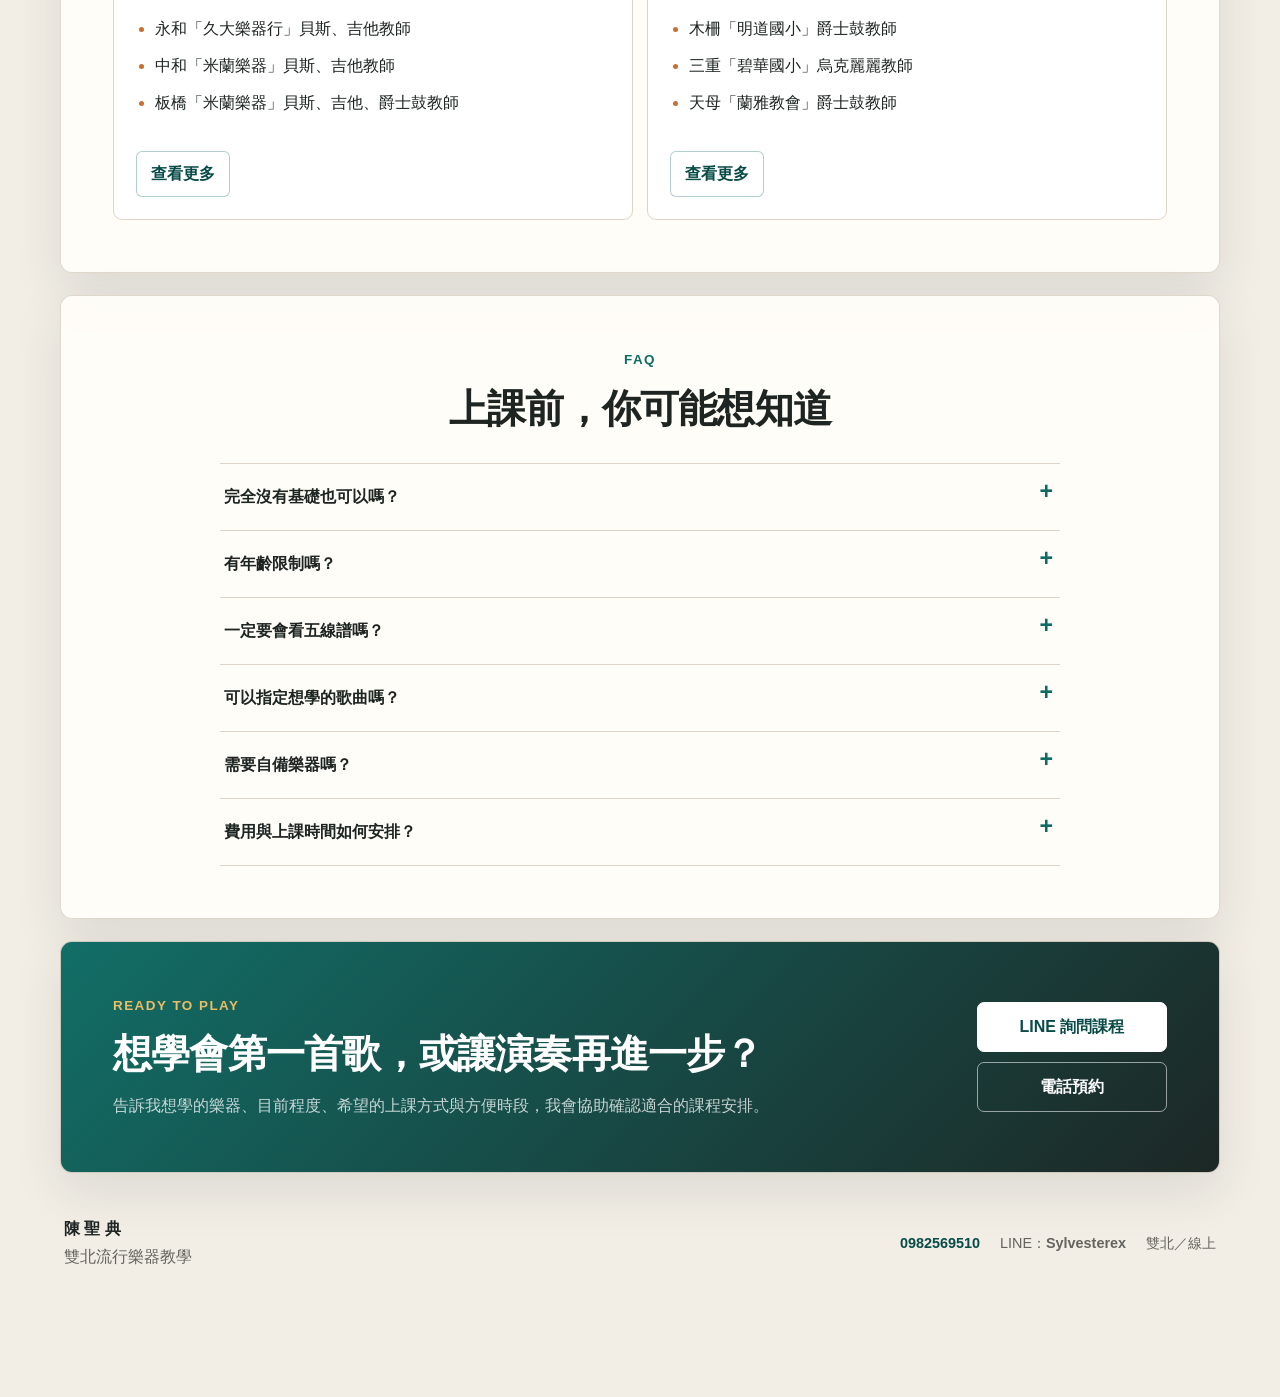
==== commit 439c0d02: "改善手機版首頁與新增網站入口" ====
--- a/memu.html
+++ b/memu.html
@@ -46,7 +46,15 @@
 
             <aside class="photo-panel" aria-label="教師照片">
                 <div class="photo-placeholder">
-                    <img class="profile-photo" id="profile-photo" src="IMG_5952.JPG" alt="陳聖典老師演奏照片">
+                    <picture>
+                        <source class="profile-photo-mobile" media="(max-width: 680px)" srcset="IMG_5952-mobile.jpg">
+                        <img class="profile-photo" id="profile-photo" src="IMG_5952.JPG" alt="陳聖典老師演奏貝斯">
+                    </picture>
+                    <div class="mobile-hero-copy">
+                        <p>雙北流行樂器教學｜實體・到府・線上</p>
+                        <h2>從喜歡的一首歌開始，練出真正能演奏的能力</h2>
+                        <a class="button primary" href="https://line.me/ti/p/~Sylvesterex" target="_blank" rel="noopener">LINE 詢問課程</a>
+                    </div>
                     <button class="carousel-button prev" id="photo-prev" type="button" aria-label="上一張照片">‹</button>
                     <button class="carousel-button next" id="photo-next" type="button" aria-label="下一張照片">›</button>
                     <div class="carousel-dots" id="photo-dots" aria-label="照片輪播指示"></div>
--- a/memu.css
+++ b/memu.css
@@ -1,674 +1,226 @@
 :root {
-    --bg: #f6f3ed;
+    --bg: #f2eee6;
     --paper: #fffdf8;
-    --ink: #202124;
-    --muted: #66615a;
-    --line: #ded5c7;
-    --accent: #0f6f6b;
-    --accent-dark: #094f4d;
-    --warm: #c36d2f;
-    --gold: #e5b85c;
-    --charcoal: #1f2524;
-    --shadow: 0 18px 45px rgba(32, 33, 36, 0.12);
-}
-
-* {
-    box-sizing: border-box;
-}
-
-html {
-    scroll-behavior: smooth;
-}
-
+    --ink: #1d2422;
+    --muted: #65635e;
+    --line: #ddd5c8;
+    --accent: #0d6b64;
+    --accent-dark: #084b47;
+    --warm: #c86f31;
+    --gold: #edbd63;
+    --charcoal: #182321;
+    --shadow: 0 18px 50px rgba(31, 37, 36, 0.1);
+}
+
+* { box-sizing: border-box; }
+html { scroll-behavior: smooth; scroll-padding-top: 92px; }
 body {
     margin: 0;
+    color: var(--ink);
+    background:
+        radial-gradient(circle at 8% 4%, rgba(13, 107, 100, 0.12), transparent 27rem),
+        radial-gradient(circle at 94% 25%, rgba(200, 111, 49, 0.1), transparent 24rem),
+        var(--bg);
     font-family: "Noto Sans TC", "Microsoft JhengHei", Arial, sans-serif;
     line-height: 1.75;
-    color: var(--ink);
-    background:
-        linear-gradient(135deg, rgba(15, 111, 107, 0.12), transparent 32%),
-        linear-gradient(315deg, rgba(195, 109, 47, 0.13), transparent 36%),
-        var(--bg);
-}
-
-a {
-    color: inherit;
-}
-
-.page {
-    width: min(1160px, calc(100% - 32px));
-    margin: 0 auto;
-    padding: 36px 0 56px;
-}
-
-.hero {
-    display: grid;
-    grid-template-columns: minmax(0, 1.24fr) minmax(300px, 0.76fr);
-    gap: 24px;
-    align-items: stretch;
-    margin-bottom: 20px;
-}
-
-.intro,
-.photo-panel,
-.section,
-.contact-card,
-.cta-band {
-    border: 1px solid rgba(222, 213, 199, 0.92);
-    background: rgba(255, 253, 248, 0.94);
-    box-shadow: var(--shadow);
-}
-
-.intro {
-    position: relative;
-    display: flex;
-    min-height: 520px;
-    padding: clamp(30px, 5vw, 62px);
-    border-radius: 8px;
-    overflow: hidden;
-    flex-direction: column;
-    justify-content: center;
-}
-
-.intro::before {
-    content: "";
-    position: absolute;
-    inset: 0;
-    background:
-        linear-gradient(120deg, rgba(15, 111, 107, 0.12), transparent 46%),
-        linear-gradient(320deg, rgba(229, 184, 92, 0.22), transparent 38%);
-    pointer-events: none;
-}
-
-.intro > * {
-    position: relative;
-}
-
-.eyebrow {
-    margin: 0 0 12px;
-    color: var(--accent);
-    font-size: 0.92rem;
-    font-weight: 800;
-    letter-spacing: 0.08em;
-}
-
-h1,
-h2,
-h3,
-p {
-    margin-top: 0;
-}
-
-h1 {
-    max-width: 780px;
-    margin-bottom: 18px;
-    font-size: clamp(2.55rem, 6vw, 5.25rem);
-    line-height: 1.05;
-    letter-spacing: 0;
-}
-
-.lead {
-    max-width: 720px;
-    margin-bottom: 28px;
-    color: var(--muted);
-    font-size: clamp(1.05rem, 2vw, 1.22rem);
-}
-
-.action-row {
-    display: flex;
-    flex-wrap: wrap;
-    gap: 12px;
-}
-
-.button {
-    display: inline-flex;
-    align-items: center;
-    justify-content: center;
-    min-height: 46px;
-    padding: 10px 18px;
-    border: 1px solid var(--accent);
-    border-radius: 6px;
-    color: var(--accent-dark);
-    background: #ffffff;
-    font-weight: 800;
-    text-decoration: none;
-    transition: transform 160ms ease, box-shadow 160ms ease, background 160ms ease;
-}
-
-.button.primary {
-    color: #ffffff;
-    background: var(--accent);
-}
-
-.button.ghost {
-    border-color: rgba(32, 33, 36, 0.18);
-    color: var(--muted);
-}
-
-.button:hover {
-    transform: translateY(-2px);
-    box-shadow: 0 10px 22px rgba(15, 111, 107, 0.18);
-}
-
-.hero-stats {
-    display: grid;
-    grid-template-columns: repeat(3, minmax(0, 1fr));
-    gap: 12px;
-    max-width: 640px;
-    margin-top: 34px;
-}
-
-.hero-stats div {
-    padding: 14px;
-    border: 1px solid rgba(15, 111, 107, 0.16);
-    border-radius: 8px;
-    background: rgba(255, 255, 255, 0.7);
-}
-
-.hero-stats strong,
-.hero-stats span {
-    display: block;
-}
-
-.hero-stats strong {
-    font-size: clamp(1.35rem, 3vw, 2rem);
-    line-height: 1.1;
-}
-
-.hero-stats span {
-    color: var(--muted);
-    font-size: 0.92rem;
-}
-
-.photo-panel {
-    display: flex;
-    min-height: 520px;
-    padding: 18px;
-    border-radius: 8px;
-    flex-direction: column;
-}
-
-.photo-placeholder {
-    position: relative;
-    flex: 1;
-    min-height: 380px;
-    border-radius: 8px;
-    overflow: hidden;
-    background: var(--charcoal);
-}
-
-.profile-photo {
-    display: block;
-    width: 100%;
-    height: 100%;
-    min-height: 460px;
-    object-fit: cover;
-    object-position: center;
-}
-
-.carousel-button {
-    position: absolute;
-    top: 50%;
-    display: grid;
-    place-items: center;
-    width: 38px;
-    height: 38px;
-    border: 1px solid rgba(255, 255, 255, 0.78);
-    border-radius: 999px;
-    color: #ffffff;
-    background: rgba(32, 33, 36, 0.5);
-    font-size: 1.3rem;
-    line-height: 1;
-    cursor: pointer;
-    transform: translateY(-50%);
-}
-
-.carousel-button.prev {
-    left: 12px;
-}
-
-.carousel-button.next {
-    right: 12px;
-}
-
-.carousel-dots {
-    position: absolute;
-    right: 0;
-    bottom: 12px;
-    left: 0;
-    display: flex;
-    justify-content: center;
-    gap: 7px;
-}
-
-.carousel-dot {
-    width: 9px;
-    height: 9px;
-    padding: 0;
-    border: 0;
-    border-radius: 999px;
-    background: rgba(255, 255, 255, 0.58);
-    cursor: pointer;
-}
-
-.carousel-dot.active {
-    background: #ffffff;
-}
-
-.carousel-button[hidden],
-.carousel-dots[hidden] {
-    display: none;
-}
-
-.photo-note {
-    margin: 14px 0 0;
-    color: var(--muted);
-    font-size: 0.95rem;
-}
-
-.quick-info {
-    display: grid;
-    grid-template-columns: repeat(4, minmax(0, 1fr));
-    gap: 14px;
-    margin-bottom: 24px;
-}
-
-.contact-card {
-    padding: 18px;
-    border-radius: 8px;
-}
-
-.contact-card span {
-    display: block;
-    margin-bottom: 4px;
-    color: var(--muted);
-    font-size: 0.9rem;
-}
-
-.contact-card strong {
-    overflow-wrap: anywhere;
-    font-size: 1.06rem;
-}
-
-.section,
-.cta-band {
-    border-radius: 8px;
-    margin-bottom: 22px;
-}
-
-.section {
-    padding: clamp(22px, 4vw, 34px);
-}
-
-.section-header {
-    display: flex;
-    align-items: end;
-    justify-content: space-between;
-    gap: 18px;
-    padding-bottom: 14px;
-    margin-bottom: 20px;
-    border-bottom: 1px solid var(--line);
-}
-
-.section-header.compact {
-    align-items: start;
-    flex-direction: column;
-    gap: 8px;
-    padding-bottom: 0;
-    border-bottom: 0;
-}
-
-h2 {
-    margin-bottom: 0;
-    font-size: clamp(1.45rem, 3vw, 2rem);
-    line-height: 1.25;
-}
-
-h3 {
-    margin: 26px 0 12px;
-    color: var(--accent-dark);
-    font-size: 1.15rem;
-}
-
-.tag {
-    flex: 0 0 auto;
-    padding: 5px 10px;
-    border-radius: 999px;
-    color: #774114;
-    background: rgba(195, 109, 47, 0.14);
-    font-size: 0.88rem;
-    font-weight: 800;
-}
-
-.course-grid {
-    display: grid;
-    grid-template-columns: repeat(4, minmax(0, 1fr));
-    gap: 14px;
-}
-
-.course-card {
-    min-height: 220px;
-    padding: 20px;
-    border: 1px solid rgba(15, 111, 107, 0.14);
-    border-radius: 8px;
-    background: #ffffff;
-}
-
-.course-card span {
-    display: inline-grid;
-    place-items: center;
-    width: 38px;
-    height: 38px;
-    margin-bottom: 18px;
-    border-radius: 999px;
-    color: #ffffff;
-    background: var(--accent);
-    font-weight: 800;
-}
-
-.course-card h3 {
-    margin-top: 0;
-}
-
-.course-card p,
-.section-lead {
-    color: var(--muted);
-}
-
-.split-section {
-    display: grid;
-    grid-template-columns: minmax(0, 0.9fr) minmax(0, 1.1fr);
-    gap: 28px;
-    align-items: center;
-}
-
-.feature-list {
-    display: grid;
-    gap: 12px;
-}
-
-.feature-list div {
-    display: grid;
-    grid-template-columns: 120px minmax(0, 1fr);
-    gap: 16px;
-    padding: 16px;
-    border: 1px solid rgba(222, 213, 199, 0.9);
-    border-radius: 8px;
-    background: #ffffff;
-}
-
-.feature-list strong {
-    color: var(--accent-dark);
-}
-
-.feature-list span {
-    color: var(--muted);
-}
-
-.proof-grid,
-.teaching-grid {
-    display: grid;
-    grid-template-columns: repeat(3, minmax(0, 1fr));
-    gap: 16px;
-}
-
-.teaching-grid {
-    grid-template-columns: repeat(2, minmax(0, 1fr));
-}
-
-.proof-card {
-    min-height: 100%;
-    padding: 20px;
-    border: 1px solid rgba(222, 213, 199, 0.9);
-    border-radius: 8px;
-    background: #ffffff;
-}
-
-.proof-card .wide-list,
-.proof-card ul:not(.chip-list) {
-    grid-template-columns: 1fr;
-}
-
-.proof-card p:last-child {
-    margin-bottom: 0;
-}
-
-.proof-label {
-    margin-bottom: 12px;
-    color: var(--accent-dark);
-    font-size: 1.05rem;
-    font-weight: 900;
-}
-
-.experience-layout {
-    display: grid;
-    grid-template-columns: minmax(220px, 0.34fr) minmax(0, 0.66fr);
-    gap: 22px;
-    align-items: start;
-}
-
-.info-list {
-    display: grid;
-    grid-template-columns: repeat(2, minmax(0, 1fr));
-    gap: 12px 22px;
-    margin: 0;
-}
-
-.info-list div {
-    padding-bottom: 10px;
-    border-bottom: 1px solid rgba(222, 213, 199, 0.72);
-}
-
-.info-list dt {
-    color: var(--muted);
-    font-size: 0.9rem;
-}
-
-.info-list dd {
-    margin: 2px 0 0;
-    font-weight: 800;
-}
-
-ul {
-    display: grid;
-    grid-template-columns: repeat(2, minmax(0, 1fr));
-    gap: 10px 24px;
-    padding-left: 1.2rem;
-    margin: 10px 0 0;
-}
-
-li::marker {
-    color: var(--warm);
-}
-
-.wide-list {
-    grid-template-columns: 1fr;
-}
-
-.chip-list {
-    display: flex;
-    flex-wrap: wrap;
-    gap: 10px;
-    padding-left: 0;
-    list-style: none;
-}
-
-.chip-list li {
-    padding: 7px 12px;
-    border: 1px solid rgba(15, 111, 107, 0.18);
-    border-radius: 999px;
-    background: rgba(15, 111, 107, 0.08);
-    color: var(--accent-dark);
-    font-weight: 700;
-}
-
-.list-more {
-    margin-top: 16px;
-    padding: 8px 14px;
-    border: 1px solid rgba(15, 111, 107, 0.32);
-    border-radius: 6px;
-    color: var(--accent-dark);
-    background: #ffffff;
-    font: inherit;
-    font-weight: 800;
-    cursor: pointer;
-}
-
-.list-more:hover {
-    background: rgba(15, 111, 107, 0.08);
-}
-
-.cta-band {
+}
+a { color: inherit; }
+h1, h2, h3, p { margin-top: 0; }
+
+/* Sticky navigation keeps the primary conversion action visible on desktop. */
+.site-header {
+    position: sticky;
+    top: 0;
+    z-index: 20;
     display: flex;
     align-items: center;
-    justify-content: space-between;
-    gap: 20px;
-    padding: clamp(24px, 4vw, 38px);
-    color: #ffffff;
-    background:
-        linear-gradient(135deg, rgba(15, 111, 107, 0.94), rgba(31, 37, 36, 0.94)),
-        var(--charcoal);
-}
-
-.cta-band .eyebrow {
-    color: var(--gold);
-}
-
-.cta-band h2 {
-    max-width: 720px;
-}
-
-.cta-band .button.primary {
-    border-color: #ffffff;
-    color: var(--accent-dark);
-    background: #ffffff;
-}
-
-.profile-section {
-    margin-bottom: 0;
-}
-
-.contact-list {
-    grid-template-columns: repeat(5, minmax(0, 1fr));
-}
-
-.footer {
-    margin-top: 30px;
-    color: var(--muted);
-    text-align: center;
-    font-size: 0.92rem;
-}
-
-.back-to-top {
-    position: fixed;
-    right: 22px;
-    bottom: 22px;
-    z-index: 10;
-    display: grid;
-    place-items: center;
-    width: 46px;
-    height: 46px;
-    border: 1px solid rgba(255, 255, 255, 0.72);
-    border-radius: 999px;
-    color: #ffffff;
-    background: var(--accent);
-    box-shadow: 0 12px 28px rgba(15, 111, 107, 0.28);
-    font-size: 1.35rem;
-    font-weight: 800;
-    cursor: pointer;
-    opacity: 0;
-    pointer-events: none;
-    transform: translateY(10px);
-    transition: opacity 160ms ease, transform 160ms ease;
-}
-
-.back-to-top.visible {
-    opacity: 1;
-    pointer-events: auto;
-    transform: translateY(0);
-}
-
-@media (max-width: 940px) {
-    .hero,
-    .quick-info,
-    .split-section,
-    .proof-grid,
-    .teaching-grid,
-    .experience-layout,
-    .contact-list {
-        grid-template-columns: 1fr;
-    }
-
-    .course-grid {
-        grid-template-columns: repeat(2, minmax(0, 1fr));
-    }
-
-    .intro,
-    .photo-panel {
-        min-height: auto;
-    }
-}
-
-@media (max-width: 640px) {
-    .page {
-        width: min(100% - 24px, 1160px);
-        padding-top: 20px;
-    }
-
-    .hero-stats,
-    .course-grid,
-    ul,
-    .info-list {
-        grid-template-columns: 1fr;
-    }
-
-    .section-header,
-    .cta-band {
-        align-items: start;
-        flex-direction: column;
-    }
-
-    .feature-list div {
-        grid-template-columns: 1fr;
-        gap: 4px;
-    }
-
-    .button {
-        width: 100%;
-    }
-
-    .profile-photo {
-        min-height: 360px;
-    }
-
-    .back-to-top {
-        right: 14px;
-        bottom: 14px;
-    }
+    gap: 30px;
+    width: min(1200px, calc(100% - 32px));
+    min-height: 72px;
+    margin: 12px auto 0;
+    padding: 10px 14px 10px 18px;
+    border: 1px solid rgba(221, 213, 200, 0.9);
+    border-radius: 12px;
+    background: rgba(255, 253, 248, 0.92);
+    box-shadow: 0 10px 32px rgba(29, 36, 34, 0.08);
+    backdrop-filter: blur(14px);
+}
+.brand { display: flex; align-items: center; gap: 11px; margin-right: auto; font-weight: 900; line-height: 1.2; text-decoration: none; }
+.brand small { display: block; margin-top: 3px; color: var(--muted); font-size: 0.72rem; font-weight: 600; letter-spacing: .08em; }
+.brand-mark { display: grid; place-items: center; width: 38px; height: 38px; border-radius: 50%; color: #fff; background: var(--accent); font-family: Georgia, serif; font-size: 1.35rem; }
+.site-nav { display: flex; gap: 24px; }
+.site-nav a { color: #424846; font-size: .92rem; font-weight: 700; text-decoration: none; }
+.site-nav a:hover { color: var(--accent); }
+
+.page { width: min(1160px, calc(100% - 32px)); margin: 0 auto; padding: 22px 0 50px; }
+.hero { display: grid; grid-template-columns: minmax(0, 1.28fr) minmax(320px, .72fr); gap: 18px; margin-bottom: 22px; }
+.intro, .photo-panel, .section, .cta-band { border: 1px solid rgba(221, 213, 200, .92); border-radius: 12px; background: rgba(255, 253, 248, .95); box-shadow: var(--shadow); }
+.intro { position: relative; display: flex; min-height: 600px; padding: clamp(32px, 5vw, 64px); overflow: hidden; flex-direction: column; justify-content: center; }
+.intro::before { position: absolute; inset: 0; background: linear-gradient(125deg, rgba(13, 107, 100, .14), transparent 48%), linear-gradient(315deg, rgba(237, 189, 99, .25), transparent 38%); content: ""; pointer-events: none; }
+.intro::after { position: absolute; right: -55px; bottom: -70px; width: 240px; height: 240px; border: 44px solid rgba(13, 107, 100, .06); border-radius: 50%; content: ""; }
+.intro > * { position: relative; z-index: 1; }
+.eyebrow { margin-bottom: 12px; color: var(--accent); font-size: .84rem; font-weight: 900; letter-spacing: .11em; }
+h1 { max-width: 760px; margin-bottom: 22px; font-size: clamp(2.65rem, 5.5vw, 4.8rem); line-height: 1.08; letter-spacing: -.045em; }
+h1, h2 { overflow-wrap: anywhere; }
+h2 { margin-bottom: 0; font-size: clamp(1.65rem, 3.2vw, 2.45rem); line-height: 1.25; letter-spacing: -.02em; }
+h3 { margin: 0 0 10px; color: var(--accent-dark); font-size: 1.15rem; }
+.lead { max-width: 720px; margin-bottom: 28px; color: var(--muted); font-size: clamp(1.02rem, 1.7vw, 1.18rem); }
+.action-row, .cta-actions { display: flex; flex-wrap: wrap; gap: 10px; }
+.button { display: inline-flex; align-items: center; justify-content: center; min-height: 46px; padding: 10px 18px; border: 1px solid var(--accent); border-radius: 7px; color: var(--accent-dark); background: #fff; font-weight: 800; text-decoration: none; transition: transform 160ms ease, box-shadow 160ms ease, background 160ms ease; }
+.button.primary { color: #fff; background: var(--accent); }
+.button.ghost { border-color: rgba(29, 36, 34, .2); color: var(--muted); }
+.button:hover { transform: translateY(-2px); box-shadow: 0 10px 22px rgba(13, 107, 100, .18); }
+.hero-stats { display: grid; grid-template-columns: repeat(4, minmax(0, 1fr)); gap: 9px; margin-top: 34px; }
+.hero-stats div { padding: 13px 11px; border: 1px solid rgba(13, 107, 100, .16); border-radius: 8px; background: rgba(255, 255, 255, .72); }
+.hero-stats strong, .hero-stats span { display: block; }
+.hero-stats strong { margin-bottom: 4px; font-size: clamp(1.08rem, 2vw, 1.5rem); line-height: 1.15; }
+.hero-stats span { color: var(--muted); font-size: .82rem; }
+
+.photo-panel { display: flex; min-height: 600px; padding: 14px; flex-direction: column; }
+.photo-placeholder { position: relative; flex: 1; min-height: 500px; border-radius: 9px; overflow: hidden; background: var(--charcoal); }
+.photo-placeholder picture { display: block; width: 100%; height: 100%; }
+.profile-photo { display: block; width: 100%; height: 100%; min-height: 530px; object-fit: cover; object-position: center; }
+.mobile-hero-copy { display: none; }
+.photo-note { margin: 12px 4px 0; color: var(--muted); font-size: .9rem; }
+.carousel-button { position: absolute; top: 50%; display: grid; place-items: center; width: 38px; height: 38px; border: 1px solid rgba(255,255,255,.78); border-radius: 50%; color: #fff; background: rgba(29,36,34,.52); font-size: 1.3rem; cursor: pointer; transform: translateY(-50%); }
+.carousel-button.prev { left: 12px; } .carousel-button.next { right: 12px; }
+.carousel-dots { position: absolute; right: 0; bottom: 12px; left: 0; display: flex; justify-content: center; gap: 7px; }
+.carousel-dot { width: 9px; height: 9px; padding: 0; border: 0; border-radius: 50%; background: rgba(255,255,255,.58); cursor: pointer; }
+.carousel-dot.active { background: #fff; }
+.carousel-button[hidden], .carousel-dots[hidden] { display: none; }
+
+.section, .cta-band { margin-bottom: 22px; }
+.section { padding: clamp(28px, 4.5vw, 52px); }
+.section-heading { max-width: 760px; margin-bottom: 30px; }
+.section-heading.centered { margin-right: auto; margin-left: auto; text-align: center; }
+.section-heading p:last-child, .section-header > p { margin: 12px 0 0; color: var(--muted); }
+.section-header { display: flex; align-items: end; justify-content: space-between; gap: 28px; padding-bottom: 18px; margin-bottom: 24px; border-bottom: 1px solid var(--line); }
+.section-header > p { max-width: 390px; text-align: right; }
+
+.audience-grid, .course-grid, .format-grid { display: grid; gap: 14px; }
+.audience-grid { grid-template-columns: repeat(4, minmax(0, 1fr)); }
+.audience-grid article, .course-card, .format-grid article { padding: 22px; border: 1px solid rgba(13, 107, 100, .14); border-radius: 9px; background: #fff; }
+.audience-grid article > span, .course-card > span { display: inline-grid; place-items: center; width: 36px; height: 36px; margin-bottom: 18px; border-radius: 50%; color: #fff; background: var(--accent); font-size: .85rem; font-weight: 900; }
+.audience-grid p, .course-card p, .format-grid p, .proof-card p, .about-copy p { margin-bottom: 0; color: var(--muted); }
+.course-grid { grid-template-columns: repeat(3, minmax(0, 1fr)); }
+.course-card { min-height: 230px; }
+.course-card.featured { color: #fff; background: var(--charcoal); }
+.course-card.featured h3, .course-card.featured p { color: #fff; }
+.course-card.featured > span { color: var(--charcoal); background: var(--gold); }
+
+.formats-section { color: #fff; background: linear-gradient(135deg, rgba(13,107,100,.98), rgba(24,35,33,.98)); }
+.formats-section .eyebrow { color: var(--gold); }
+.format-grid { grid-template-columns: repeat(4, minmax(0, 1fr)); }
+.format-grid article { border-color: rgba(255,255,255,.15); background: rgba(255,255,255,.08); }
+.format-grid h3, .format-grid p { color: #fff; }
+.format-icon { display: inline-flex; align-items: center; min-height: 32px; padding: 3px 9px; margin-bottom: 17px; border: 1px solid rgba(255,255,255,.3); border-radius: 999px; color: var(--gold); font-size: .76rem; font-weight: 900; text-transform: uppercase; }
+.section-note { margin: 24px 0 0; color: rgba(255,255,255,.72); text-align: center; font-size: .9rem; }
+
+.split-section { display: grid; grid-template-columns: minmax(0,.85fr) minmax(0,1.15fr); gap: 42px; align-items: center; }
+.section-lead { margin: 18px 0 0; color: var(--muted); }
+.feature-list { display: grid; gap: 11px; }
+.feature-list div { display: grid; grid-template-columns: 105px minmax(0,1fr); gap: 16px; padding: 17px; border: 1px solid var(--line); border-radius: 8px; background: #fff; }
+.feature-list strong { color: var(--accent-dark); }
+.feature-list span { color: var(--muted); }
+
+.about-section { display: grid; grid-template-columns: minmax(0,1.2fr) minmax(280px,.8fr); gap: 45px; align-items: center; background: linear-gradient(120deg, #fffdf8 60%, rgba(237,189,99,.2)); }
+.about-copy p { margin-top: 16px; font-size: 1.03rem; }
+.text-link { display: inline-block; margin-top: 22px; color: var(--accent); font-weight: 900; text-decoration: none; }
+blockquote { margin: 0; padding: 28px; border-left: 4px solid var(--warm); color: var(--accent-dark); background: rgba(255,255,255,.72); font-family: "Noto Serif TC", Georgia, serif; font-size: clamp(1.18rem,2.2vw,1.55rem); font-weight: 700; line-height: 1.7; }
+
+.proof-grid, .teaching-grid { display: grid; grid-template-columns: repeat(3,minmax(0,1fr)); gap: 14px; }
+.teaching-grid { grid-template-columns: repeat(2,minmax(0,1fr)); }
+.proof-card { min-height: 100%; padding: 22px; border: 1px solid var(--line); border-radius: 9px; background: #fff; }
+.proof-label { margin-bottom: 13px !important; color: var(--accent-dark) !important; font-size: 1.08rem; font-weight: 900; }
+ul { display: grid; grid-template-columns: repeat(2,minmax(0,1fr)); gap: 9px 24px; padding-left: 1.2rem; margin: 10px 0 0; }
+li::marker { color: var(--warm); }
+.proof-card ul { grid-template-columns: 1fr; margin-bottom: 18px; }
+.chip-list { display: flex; flex-wrap: wrap; gap: 8px; padding-left: 0; list-style: none; }
+.chip-list li { padding: 6px 11px; border: 1px solid rgba(13,107,100,.18); border-radius: 999px; color: var(--accent-dark); background: rgba(13,107,100,.07); font-size: .9rem; font-weight: 700; }
+.list-more { margin-top: 16px; padding: 8px 14px; border: 1px solid rgba(13,107,100,.32); border-radius: 6px; color: var(--accent-dark); background: #fff; font: inherit; font-weight: 800; cursor: pointer; }
+
+.faq-list { max-width: 840px; margin: 0 auto; border-top: 1px solid var(--line); }
+.faq-list details { border-bottom: 1px solid var(--line); }
+.faq-list summary { position: relative; padding: 19px 42px 19px 4px; font-weight: 900; cursor: pointer; list-style: none; }
+.faq-list summary::-webkit-details-marker { display: none; }
+.faq-list summary::after { position: absolute; top: 16px; right: 7px; color: var(--accent); content: "+"; font-size: 1.45rem; line-height: 1; }
+.faq-list details[open] summary::after { content: "−"; }
+.faq-list details p { padding: 0 42px 19px 4px; margin: 0; color: var(--muted); }
+
+.cta-band { display: flex; align-items: center; justify-content: space-between; gap: 32px; padding: clamp(30px,5vw,52px); color: #fff; background: linear-gradient(135deg, rgba(13,107,100,.98), rgba(24,35,33,.98)); }
+.cta-band > div:first-child { max-width: 700px; }
+.cta-band .eyebrow { color: var(--gold); }
+.cta-band p:last-child { margin: 14px 0 0; color: rgba(255,255,255,.76); }
+.cta-band .button.primary { border-color: #fff; color: var(--accent-dark); background: #fff; }
+.cta-band .button.light { border-color: rgba(255,255,255,.55); color: #fff; background: transparent; }
+.cta-actions { min-width: 190px; flex-direction: column; }
+
+.footer { display: flex; align-items: center; justify-content: space-between; gap: 20px; padding: 20px 4px 76px; color: var(--muted); }
+.footer strong, .footer span { display: block; }
+.footer strong { color: var(--ink); }
+.footer-contact { display: flex; align-items: center; gap: 20px; font-size: .9rem; }
+.footer-contact span { display: inline; }
+.footer-contact a { color: var(--accent-dark); font-weight: 900; text-decoration: none; }
+.mobile-contact { display: none; }
+.back-to-top { position: fixed; right: 18px; bottom: 18px; z-index: 15; display: grid; place-items: center; width: 44px; height: 44px; border: 1px solid rgba(255,255,255,.7); border-radius: 50%; color: #fff; background: var(--accent); box-shadow: 0 10px 24px rgba(13,107,100,.3); font-size: 1.2rem; cursor: pointer; opacity: 0; pointer-events: none; transform: translateY(8px); transition: .16s ease; }
+.back-to-top.visible { opacity: 1; pointer-events: auto; transform: none; }
+
+@media (max-width: 980px) {
+    .site-nav { display: none; }
+    .hero, .split-section, .about-section { grid-template-columns: 1fr; }
+    .intro, .photo-panel { min-height: auto; }
+    .photo-panel { max-height: 720px; }
+    .audience-grid, .format-grid { grid-template-columns: repeat(2,minmax(0,1fr)); }
+    .course-grid { grid-template-columns: repeat(2,minmax(0,1fr)); }
+    .proof-grid { grid-template-columns: 1fr; }
+}
+
+@media (max-width: 680px) {
+    html { scroll-padding-top: 76px; }
+    body { padding-bottom: 66px; }
+    .site-header { width: calc(100% - 16px); min-height: 60px; margin-top: 8px; padding: 8px 12px; }
+    .brand-mark { width: 34px; height: 34px; }
+    .header-cta { display: none; }
+    .page { width: min(100% - 20px,1160px); padding-top: 12px; }
+    .hero { gap: 10px; }
+    .photo-panel { order: -1; min-height: 0; padding: 0; border: 0; background: var(--charcoal); }
+    .photo-placeholder { min-height: 0; height: min(67vh, 590px); border-radius: 12px; }
+    .photo-placeholder::after { position: absolute; inset: 0; z-index: 1; background: linear-gradient(180deg, rgba(10,15,14,.02) 30%, rgba(10,15,14,.9) 100%); content: ""; pointer-events: none; }
+    .photo-placeholder picture { height: 100%; }
+    .profile-photo { height: 100%; min-height: 0; object-position: center 42%; }
+    .photo-note { display: none; }
+    .mobile-hero-copy { position: absolute; right: 22px; bottom: 22px; left: 22px; z-index: 2; display: block; color: #fff; }
+    .mobile-hero-copy p { margin: 0 0 7px; color: var(--gold); font-size: .74rem; font-weight: 900; letter-spacing: .06em; }
+    .mobile-hero-copy h2 { max-width: 330px; margin: 0 0 16px; color: #fff; font-size: clamp(1.7rem, 7.6vw, 2.2rem); line-height: 1.18; letter-spacing: -.035em; text-shadow: 0 2px 18px rgba(0,0,0,.38); }
+    .mobile-hero-copy .button { width: auto; min-height: 44px; padding-inline: 20px; border-color: #fff; color: var(--accent-dark); background: #fff; }
+    .intro { min-height: 0; padding: 20px; }
+    .intro > .eyebrow, .intro > h1 { display: none; }
+    .intro > .action-row .button.primary { display: none; }
+    .intro::before, .intro::after { display: none; }
+    h1 { font-size: clamp(2.25rem,10.5vw,3rem); letter-spacing: -.035em; }
+    .action-row .button { width: 100%; }
+    .hero-stats { grid-template-columns: repeat(2,minmax(0,1fr)); margin-top: 0; }
+    .hero-stats div { padding: 11px; }
+    .section { padding: 28px 21px; }
+    .section-header, .cta-band, .footer { align-items: start; flex-direction: column; }
+    .section-header > p { text-align: left; }
+    .audience-grid, .course-grid, .format-grid, .teaching-grid, ul { grid-template-columns: 1fr; }
+    .course-card { min-height: auto; }
+    .feature-list div { grid-template-columns: 1fr; gap: 4px; }
+    .about-section { gap: 28px; }
+    .cta-actions { width: 100%; }
+    .cta-actions .button { width: 100%; }
+    .footer-contact { align-items: start; flex-direction: column; gap: 6px; }
+    .mobile-contact { position: fixed; right: 0; bottom: 0; left: 0; z-index: 30; display: grid; grid-template-columns: 1fr 1fr; padding: 8px 10px max(8px, env(safe-area-inset-bottom)); border-top: 1px solid var(--line); background: rgba(255,253,248,.96); box-shadow: 0 -8px 28px rgba(29,36,34,.12); backdrop-filter: blur(12px); }
+    .mobile-contact a { display: grid; place-items: center; min-height: 46px; font-weight: 900; text-decoration: none; }
+    .mobile-contact a:last-child { border-radius: 7px; color: #fff; background: var(--accent); }
+    .back-to-top { right: 12px; bottom: 78px; }
 }
 
 @media print {
-    body {
-        background: #ffffff;
-    }
-
-    .page {
-        width: 100%;
-        padding: 0;
-    }
-
-    .intro,
-    .photo-panel,
-    .section,
-    .contact-card,
-    .cta-band {
-        box-shadow: none;
-        background: #ffffff;
-        color: var(--ink);
-    }
-
-    .button,
-    .back-to-top {
-        display: none;
-    }
-}
+    body { padding: 0; background: #fff; }
+    .site-header, .mobile-contact, .button, .back-to-top { display: none; }
+    .page { width: 100%; padding: 0; }
+    .intro, .photo-panel, .section, .cta-band { box-shadow: none; }
+}
+
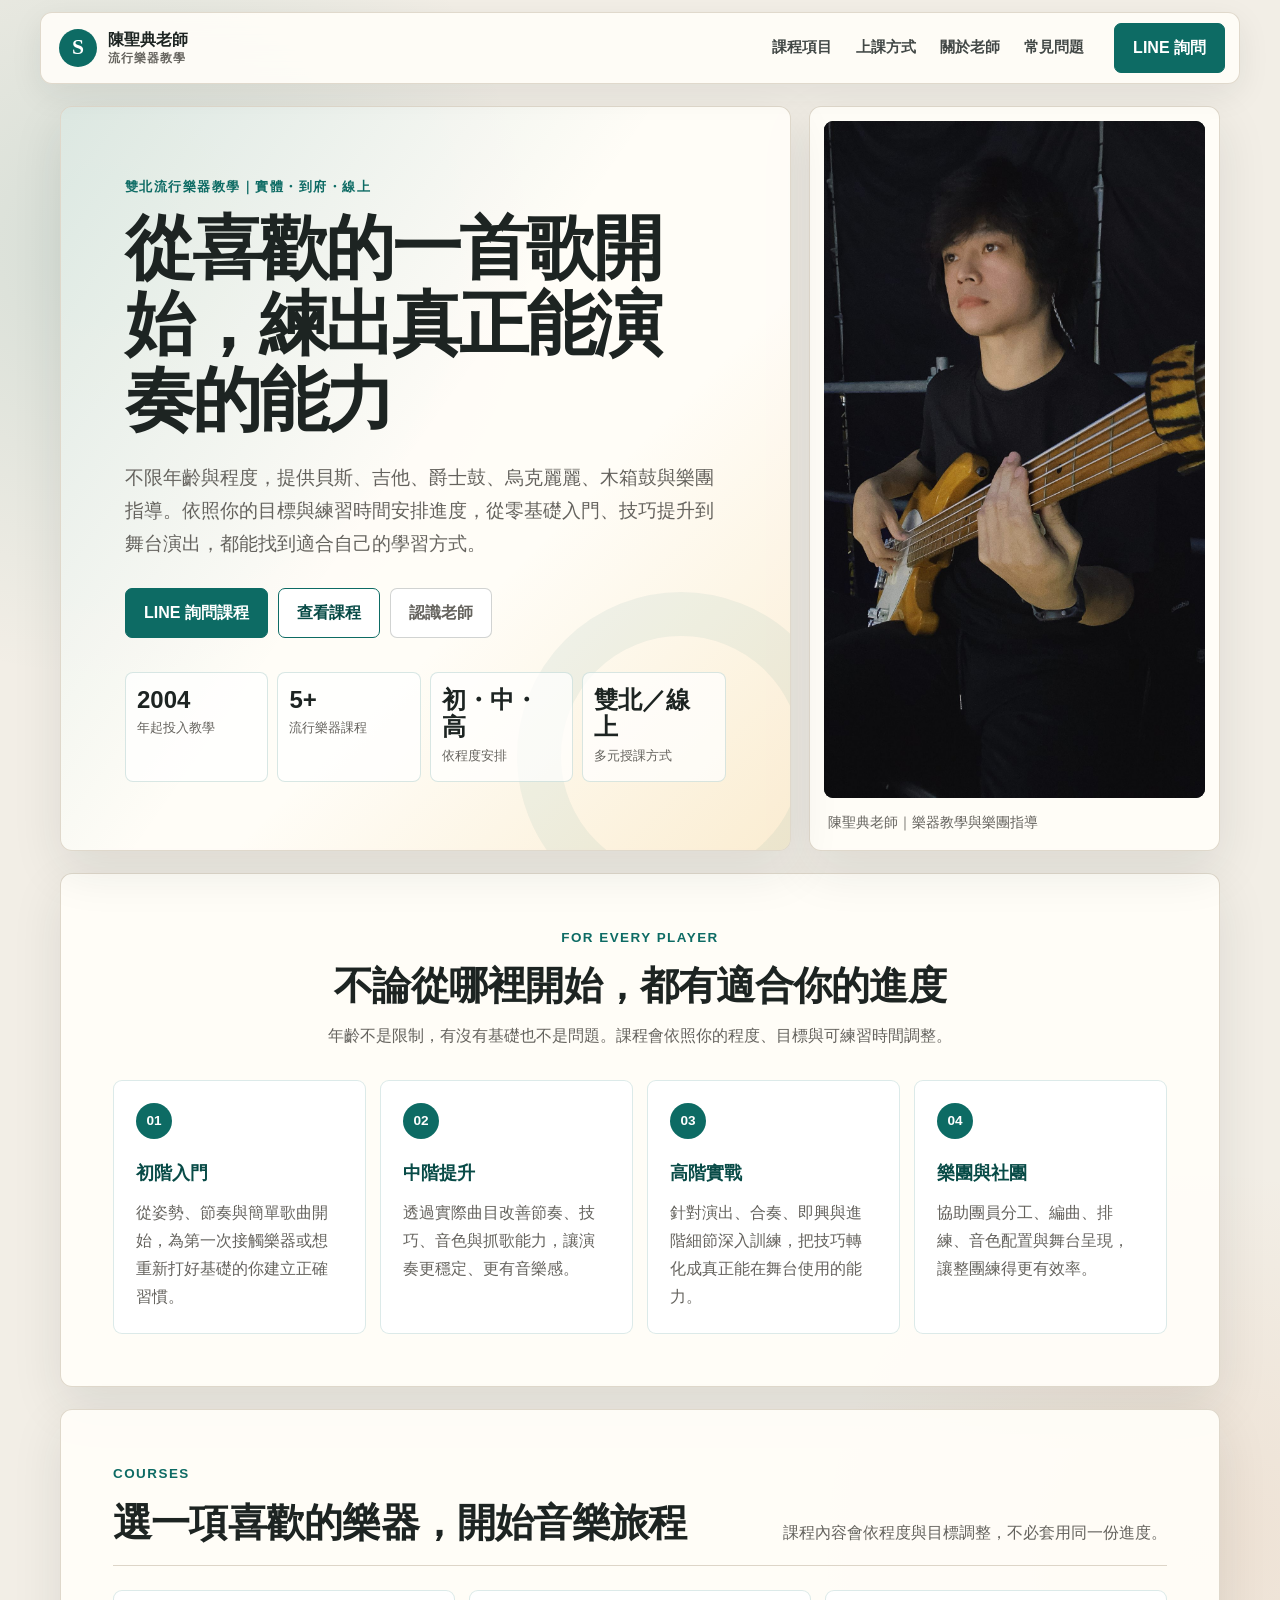
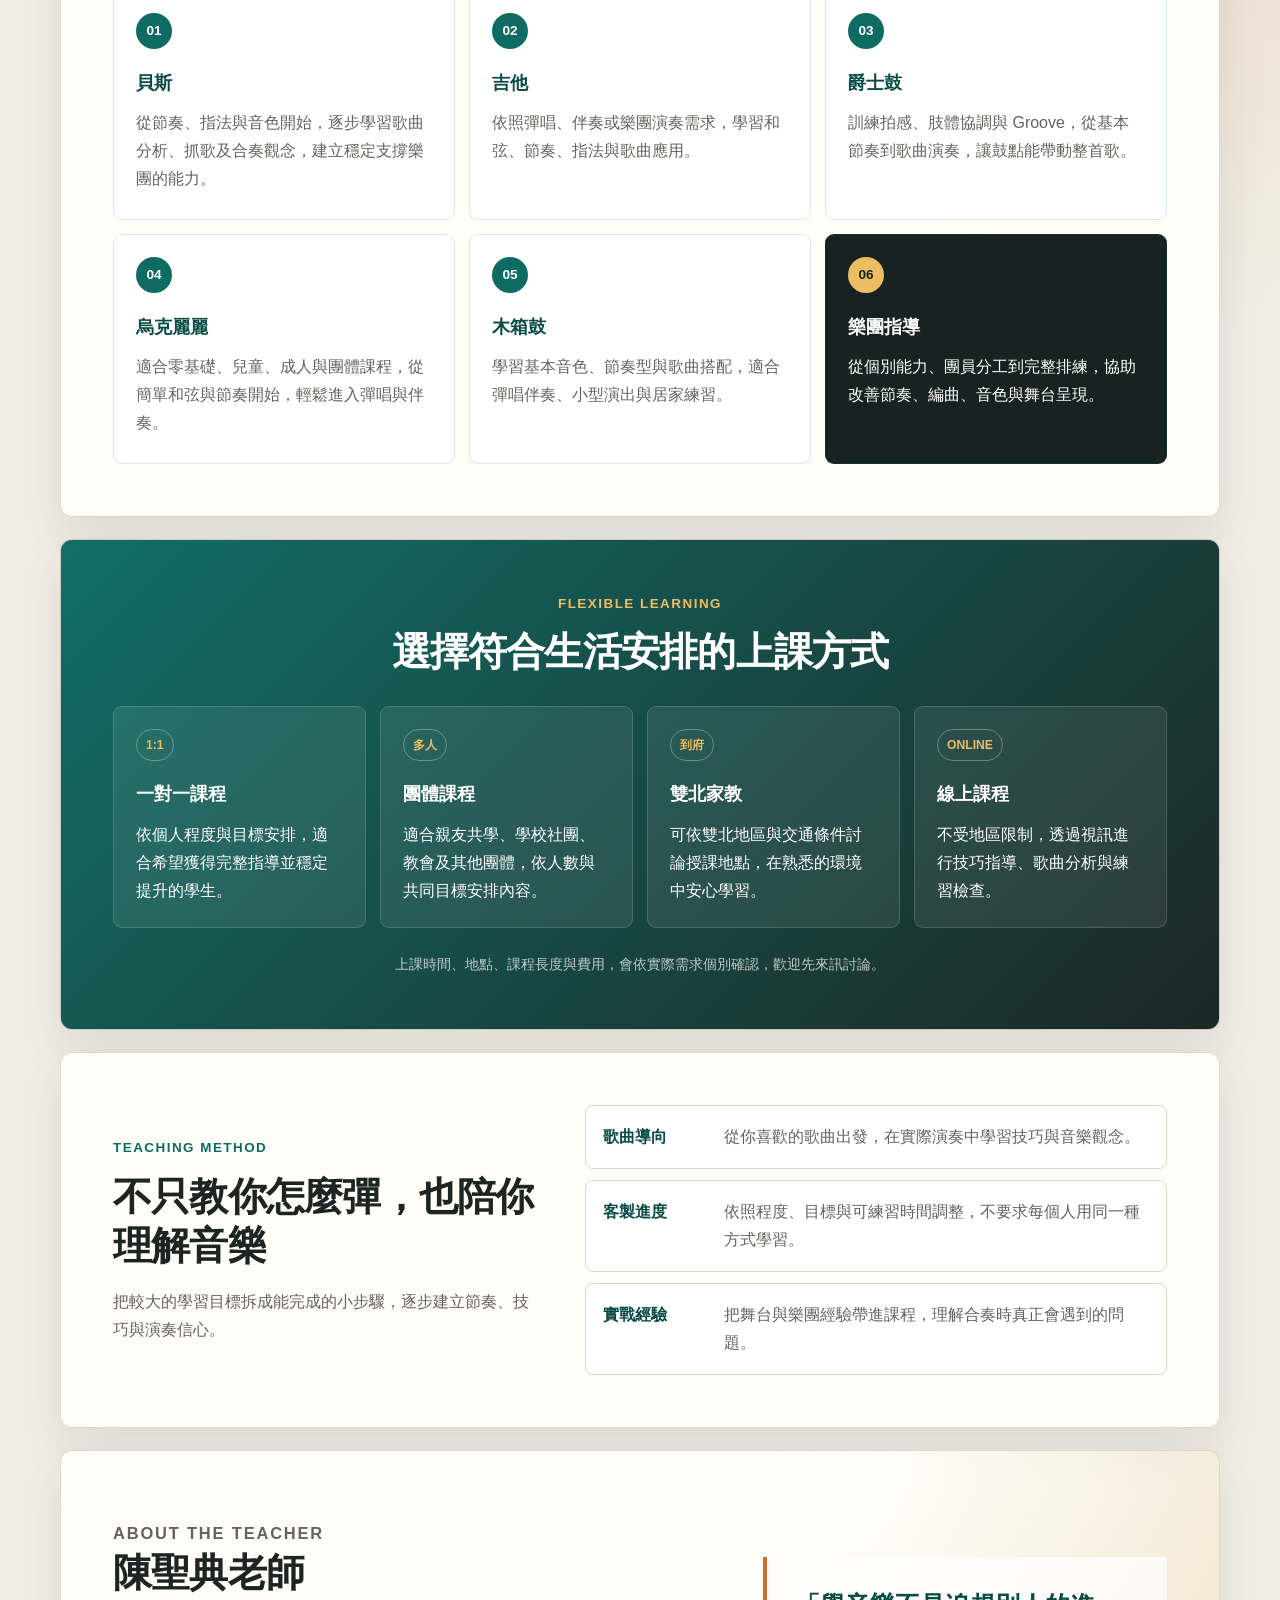
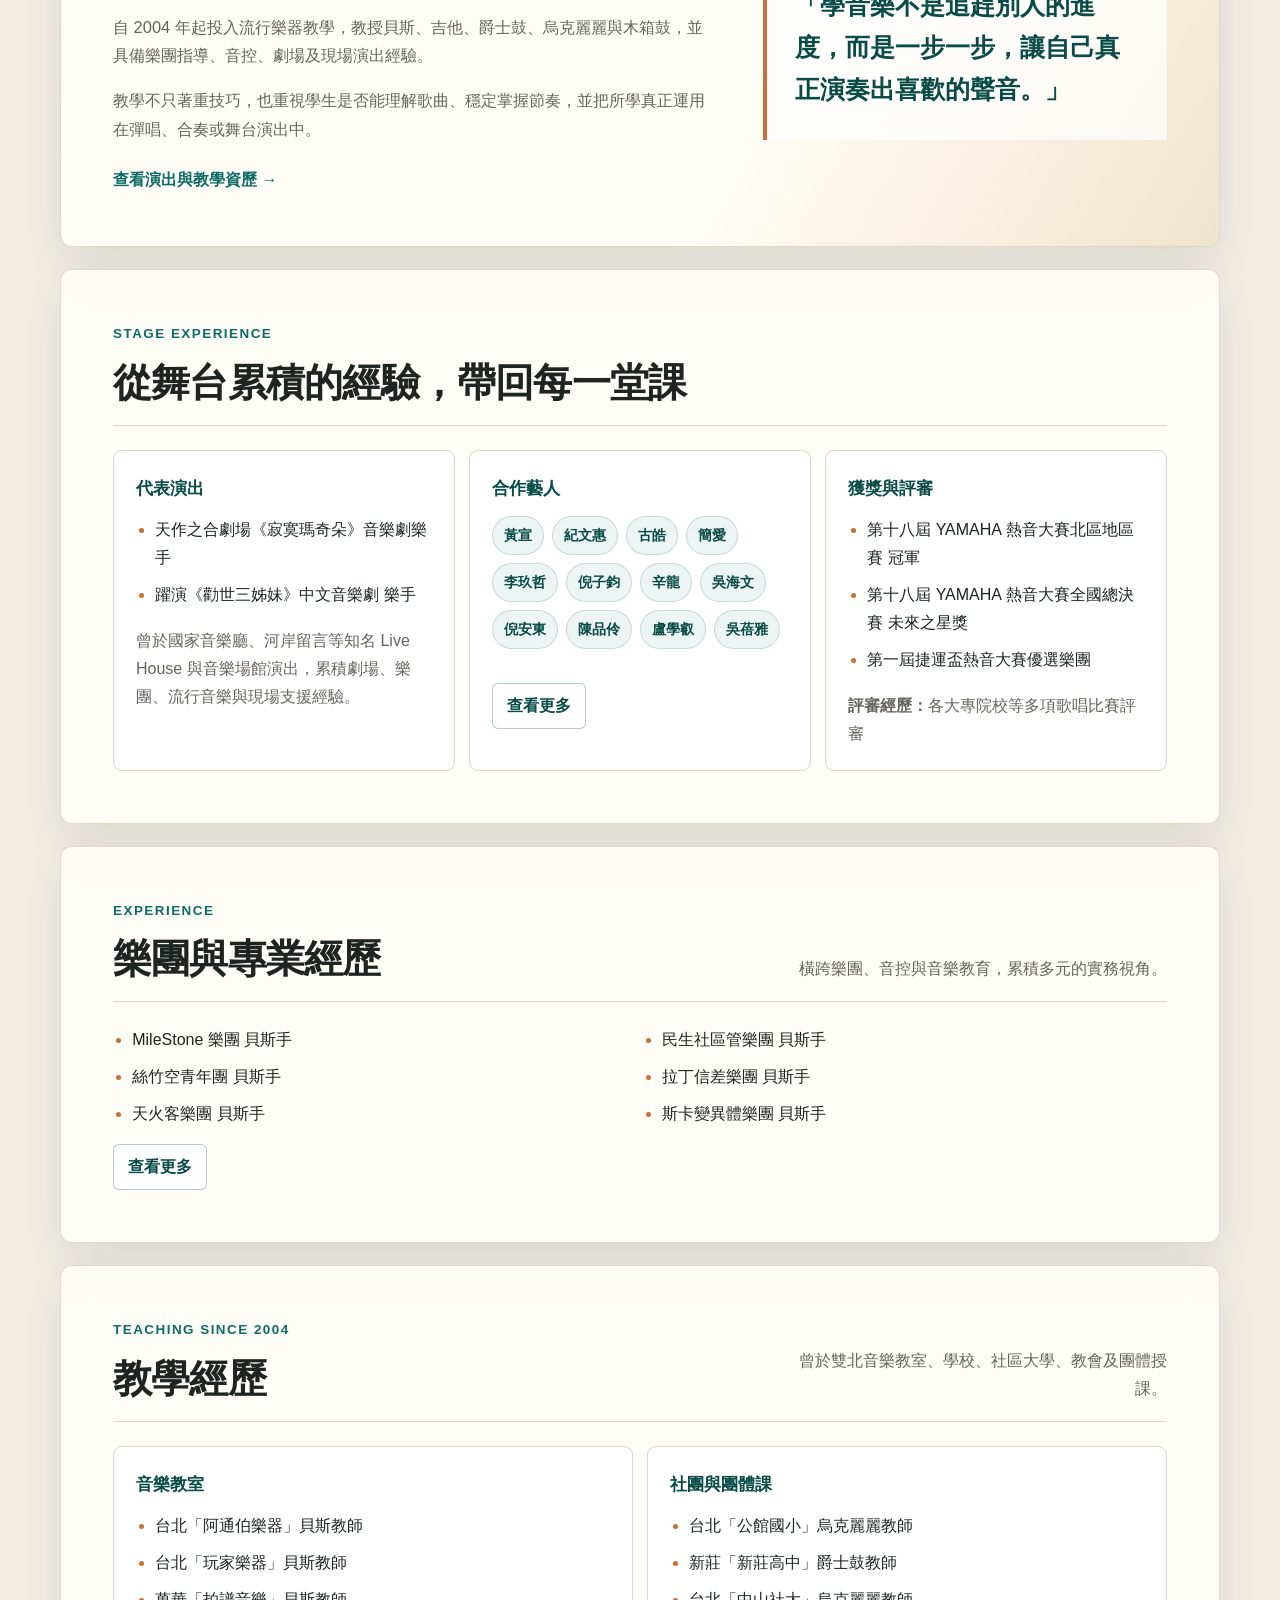
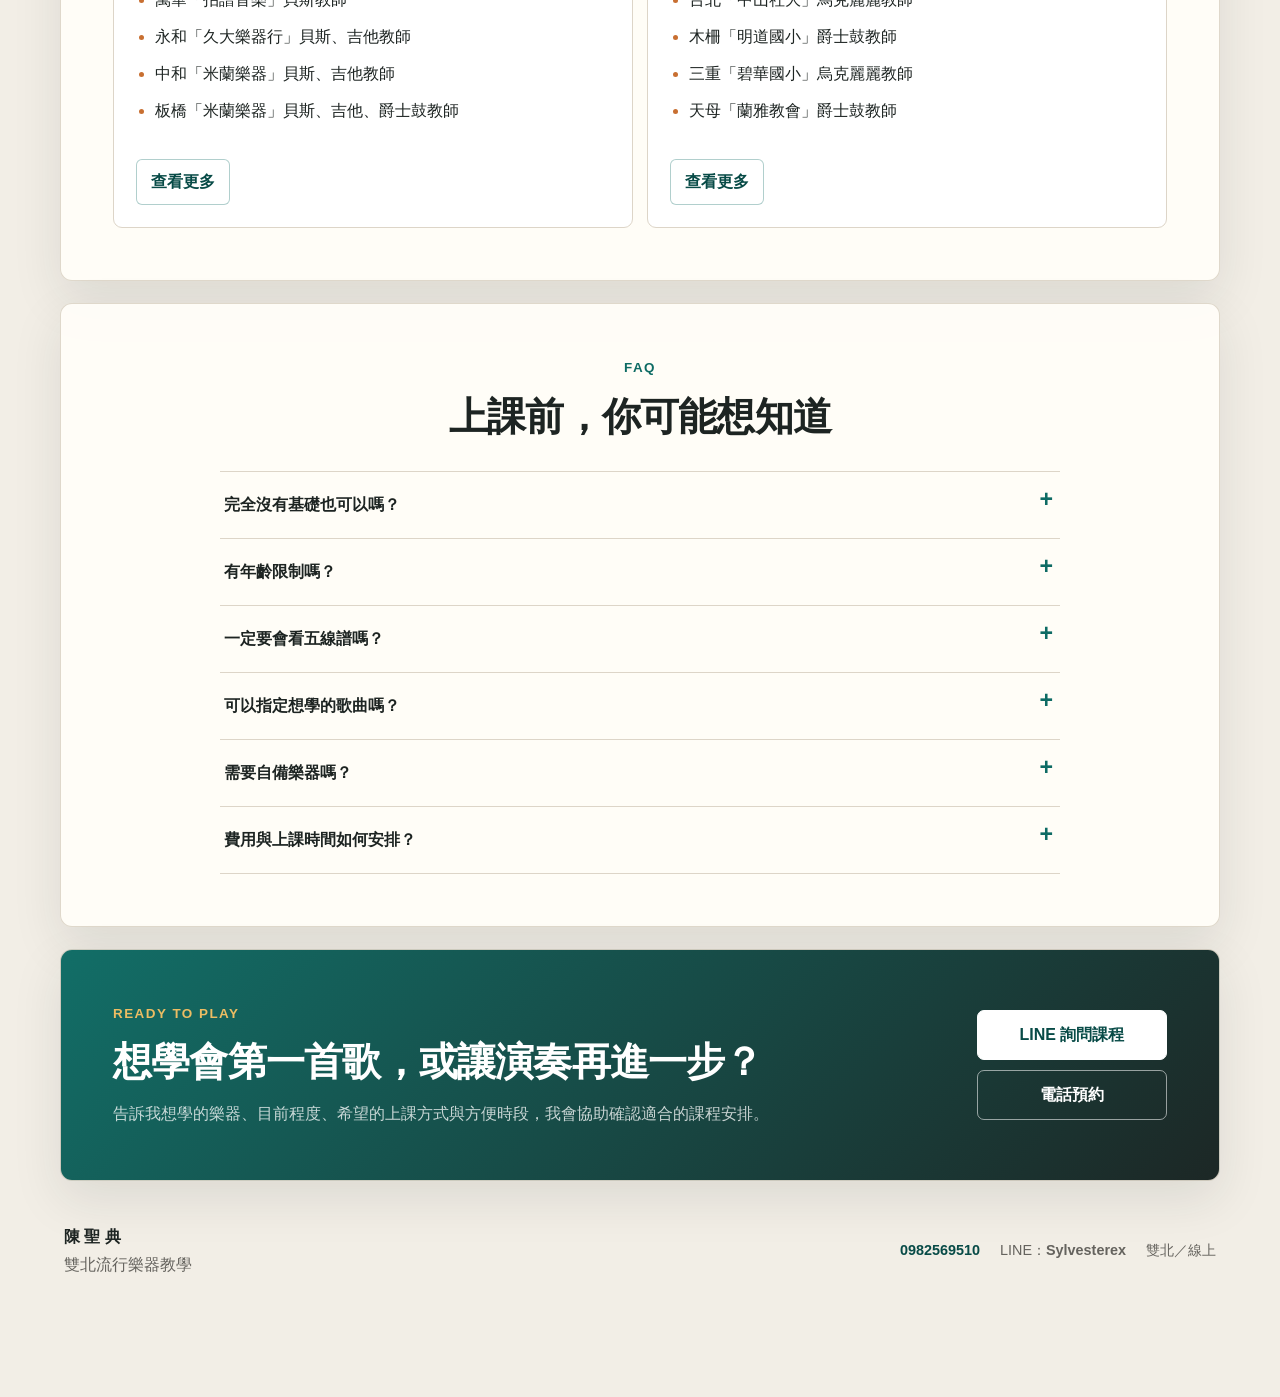
==== commit d8f9e22e: "改善 iPad mini 平板版面" ====
--- a/memu.html
+++ b/memu.html
@@ -47,7 +47,7 @@
             <aside class="photo-panel" aria-label="教師照片">
                 <div class="photo-placeholder">
                     <picture>
-                        <source class="profile-photo-mobile" media="(max-width: 680px)" srcset="IMG_5952-mobile.jpg">
+                        <source class="profile-photo-mobile" media="(max-width: 820px)" srcset="IMG_5952-mobile.jpg">
                         <img class="profile-photo" id="profile-photo" src="IMG_5952.JPG" alt="陳聖典老師演奏貝斯">
                     </picture>
                     <div class="mobile-hero-copy">
--- a/memu.css
+++ b/memu.css
@@ -175,6 +175,25 @@
     .proof-grid { grid-template-columns: 1fr; }
 }
 
+@media (max-width: 820px) {
+    .hero { gap: 12px; }
+    .photo-panel { order: -1; min-height: 0; padding: 0; border: 0; background: var(--charcoal); }
+    .photo-placeholder { min-height: 0; height: min(64vh, 620px); border-radius: 12px; }
+    .photo-placeholder::after { position: absolute; inset: 0; z-index: 1; background: linear-gradient(180deg, rgba(10,15,14,.02) 28%, rgba(10,15,14,.9) 100%); content: ""; pointer-events: none; }
+    .photo-placeholder picture { height: 100%; }
+    .profile-photo { height: 100%; min-height: 0; object-position: center 42%; }
+    .photo-note { display: none; }
+    .mobile-hero-copy { position: absolute; right: clamp(24px, 6vw, 48px); bottom: clamp(24px, 5vw, 42px); left: clamp(24px, 6vw, 48px); z-index: 2; display: block; color: #fff; }
+    .mobile-hero-copy p { margin: 0 0 8px; color: var(--gold); font-size: .78rem; font-weight: 900; letter-spacing: .06em; }
+    .mobile-hero-copy h2 { max-width: 560px; margin: 0 0 18px; color: #fff; font-size: clamp(2rem, 5.5vw, 2.65rem); line-height: 1.16; letter-spacing: -.035em; text-shadow: 0 2px 18px rgba(0,0,0,.38); }
+    .mobile-hero-copy .button { width: auto; min-height: 44px; padding-inline: 20px; border-color: #fff; color: var(--accent-dark); background: #fff; }
+    .intro { min-height: 0; padding: 24px; }
+    .intro > .eyebrow, .intro > h1 { display: none; }
+    .intro > .action-row .button.primary { display: none; }
+    .intro::before, .intro::after { display: none; }
+    .hero-stats { margin-top: 22px; }
+}
+
 @media (max-width: 680px) {
     html { scroll-padding-top: 76px; }
     body { padding-bottom: 66px; }
@@ -183,20 +202,11 @@
     .header-cta { display: none; }
     .page { width: min(100% - 20px,1160px); padding-top: 12px; }
     .hero { gap: 10px; }
-    .photo-panel { order: -1; min-height: 0; padding: 0; border: 0; background: var(--charcoal); }
-    .photo-placeholder { min-height: 0; height: min(67vh, 590px); border-radius: 12px; }
-    .photo-placeholder::after { position: absolute; inset: 0; z-index: 1; background: linear-gradient(180deg, rgba(10,15,14,.02) 30%, rgba(10,15,14,.9) 100%); content: ""; pointer-events: none; }
-    .photo-placeholder picture { height: 100%; }
-    .profile-photo { height: 100%; min-height: 0; object-position: center 42%; }
-    .photo-note { display: none; }
-    .mobile-hero-copy { position: absolute; right: 22px; bottom: 22px; left: 22px; z-index: 2; display: block; color: #fff; }
-    .mobile-hero-copy p { margin: 0 0 7px; color: var(--gold); font-size: .74rem; font-weight: 900; letter-spacing: .06em; }
-    .mobile-hero-copy h2 { max-width: 330px; margin: 0 0 16px; color: #fff; font-size: clamp(1.7rem, 7.6vw, 2.2rem); line-height: 1.18; letter-spacing: -.035em; text-shadow: 0 2px 18px rgba(0,0,0,.38); }
-    .mobile-hero-copy .button { width: auto; min-height: 44px; padding-inline: 20px; border-color: #fff; color: var(--accent-dark); background: #fff; }
-    .intro { min-height: 0; padding: 20px; }
-    .intro > .eyebrow, .intro > h1 { display: none; }
-    .intro > .action-row .button.primary { display: none; }
-    .intro::before, .intro::after { display: none; }
+    .photo-placeholder { height: min(67vh, 590px); }
+    .mobile-hero-copy { right: 22px; bottom: 22px; left: 22px; }
+    .mobile-hero-copy p { margin-bottom: 7px; font-size: .74rem; }
+    .mobile-hero-copy h2 { max-width: 330px; margin-bottom: 16px; font-size: clamp(1.7rem, 7.6vw, 2.2rem); line-height: 1.18; }
+    .intro { padding: 20px; }
     h1 { font-size: clamp(2.25rem,10.5vw,3rem); letter-spacing: -.035em; }
     .action-row .button { width: 100%; }
     .hero-stats { grid-template-columns: repeat(2,minmax(0,1fr)); margin-top: 0; }
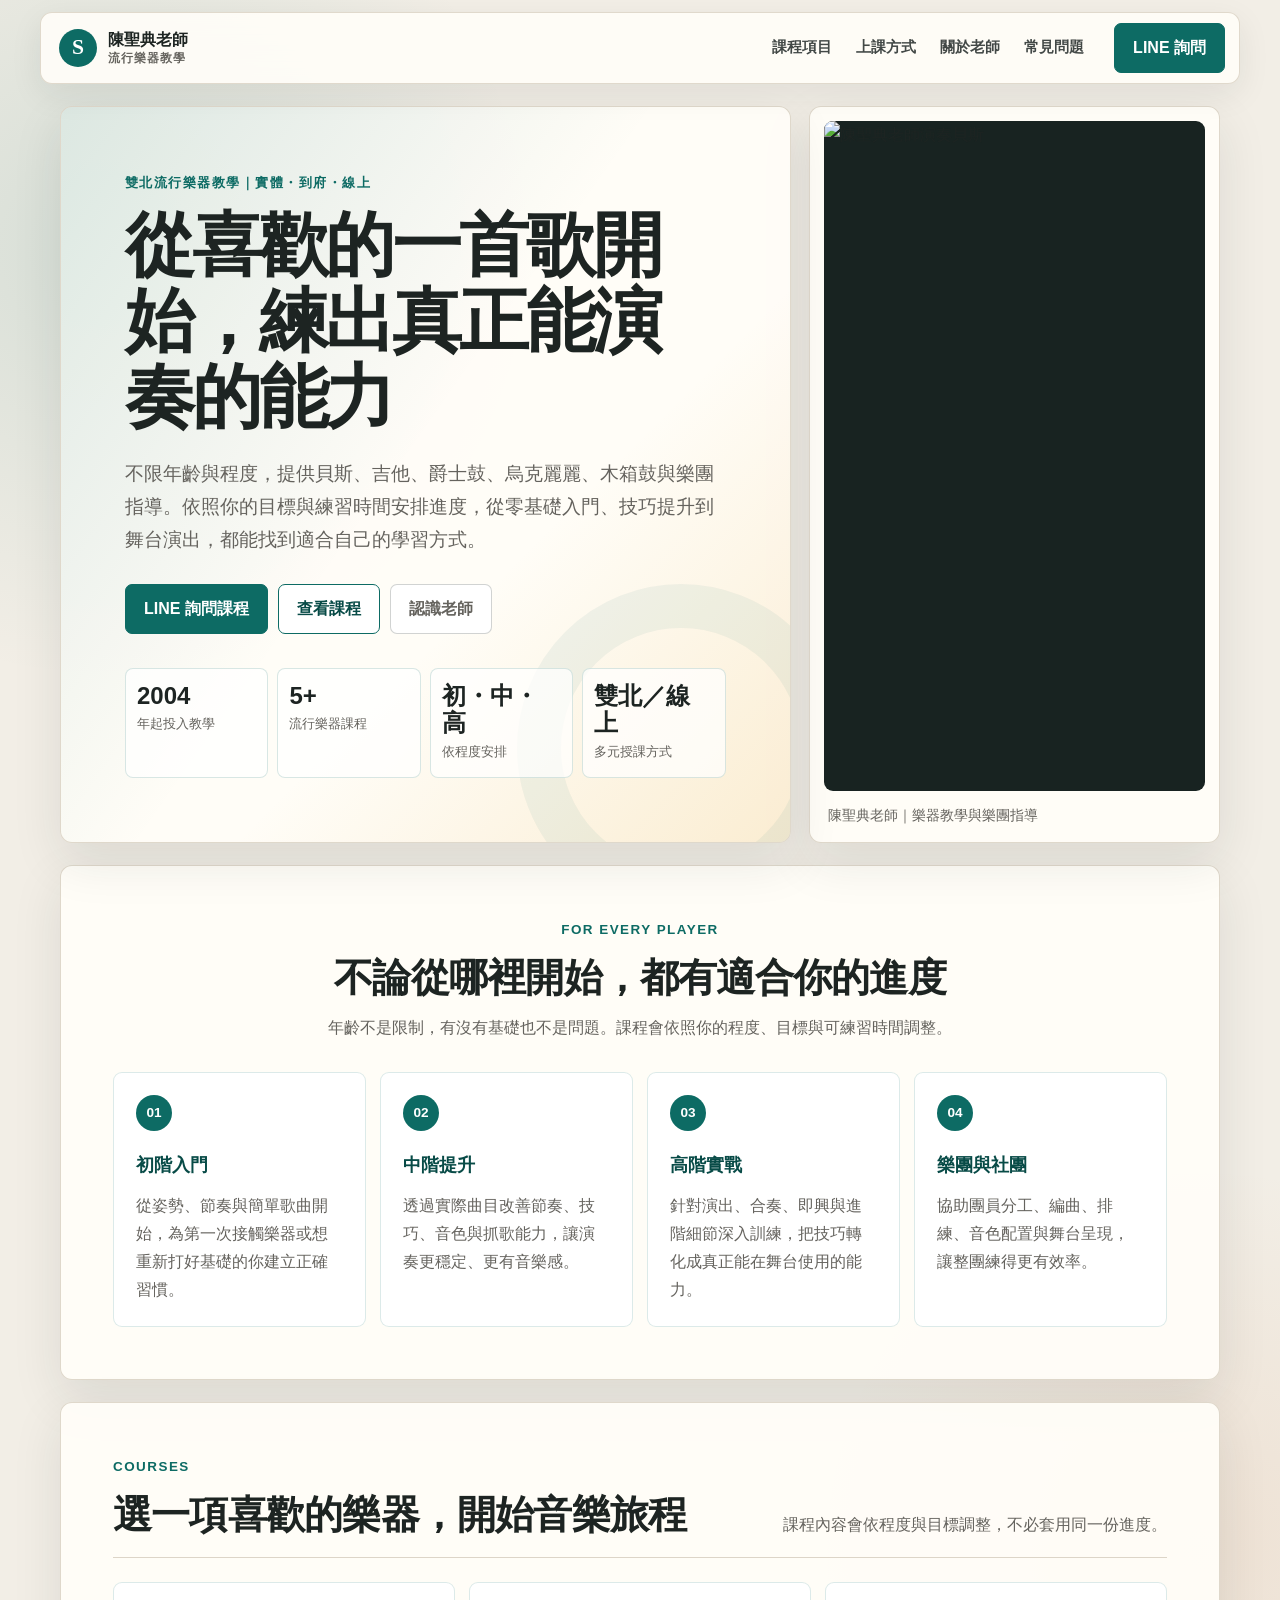
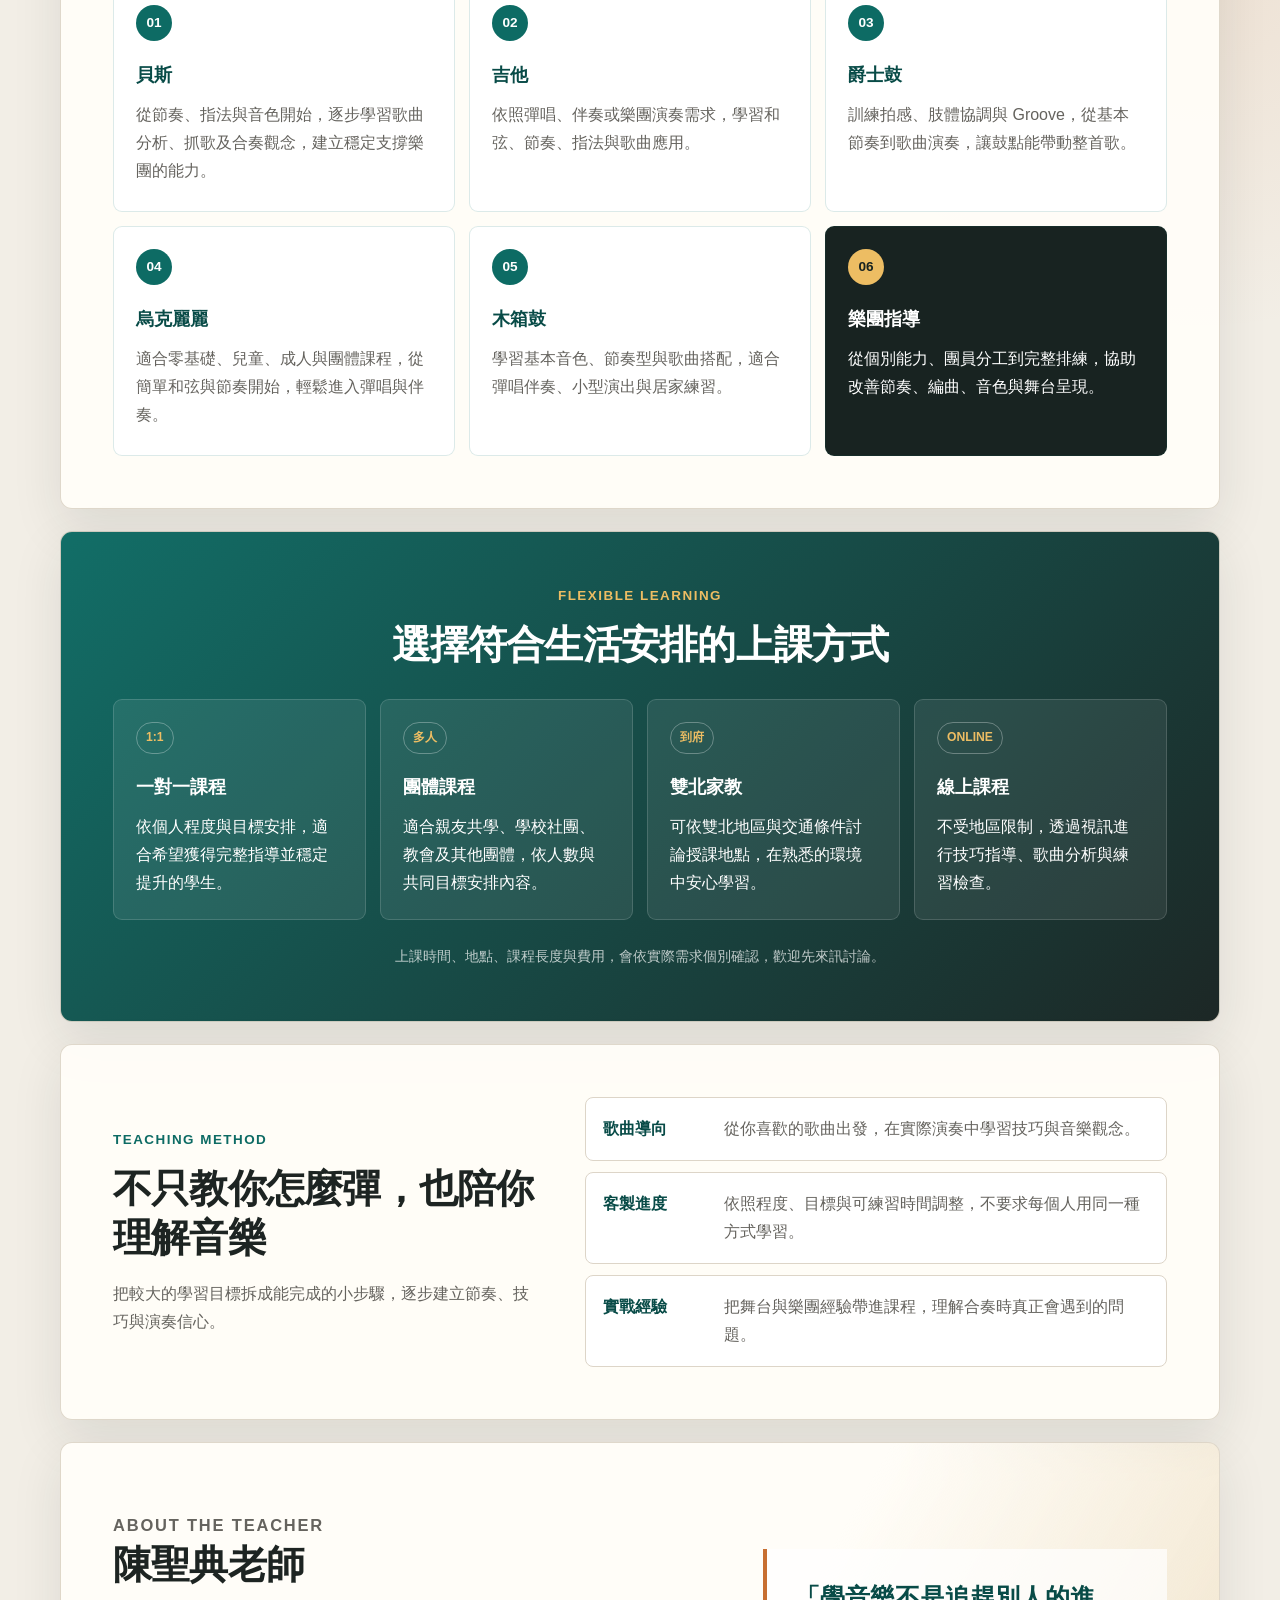
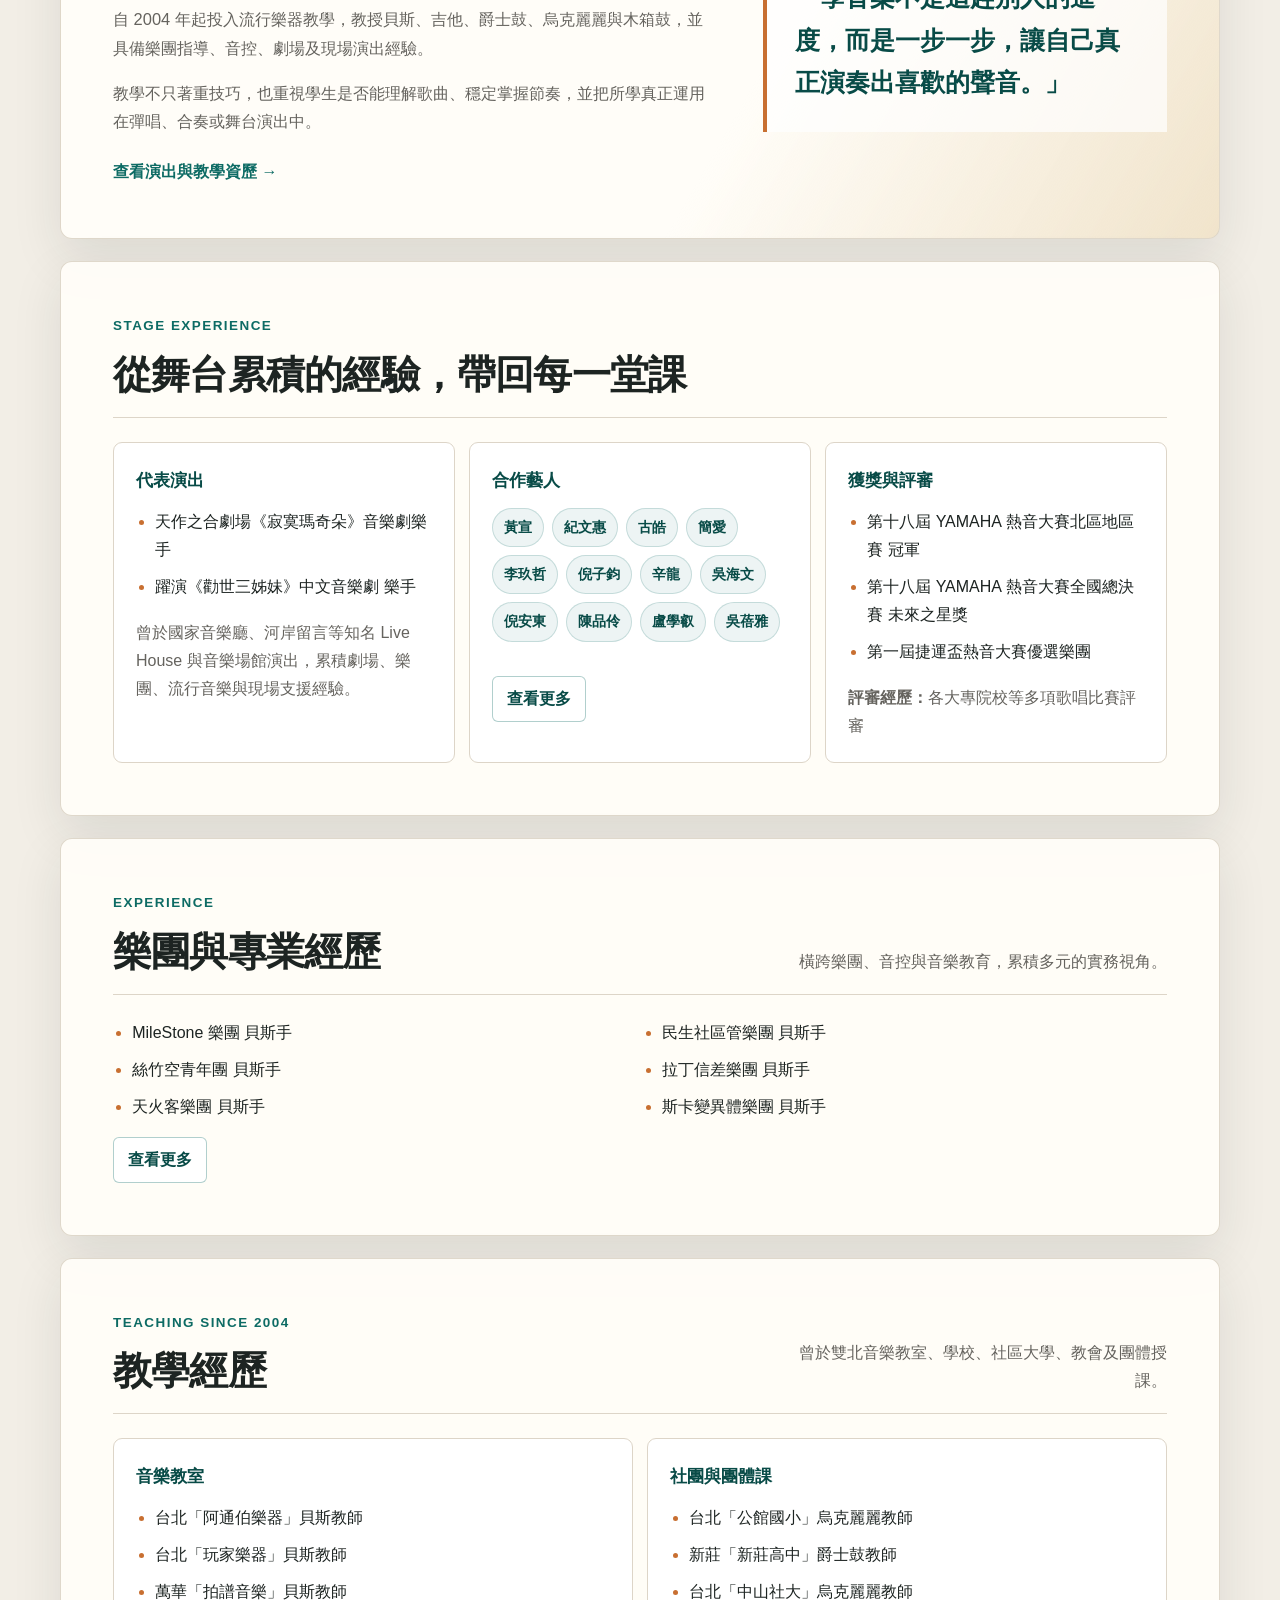
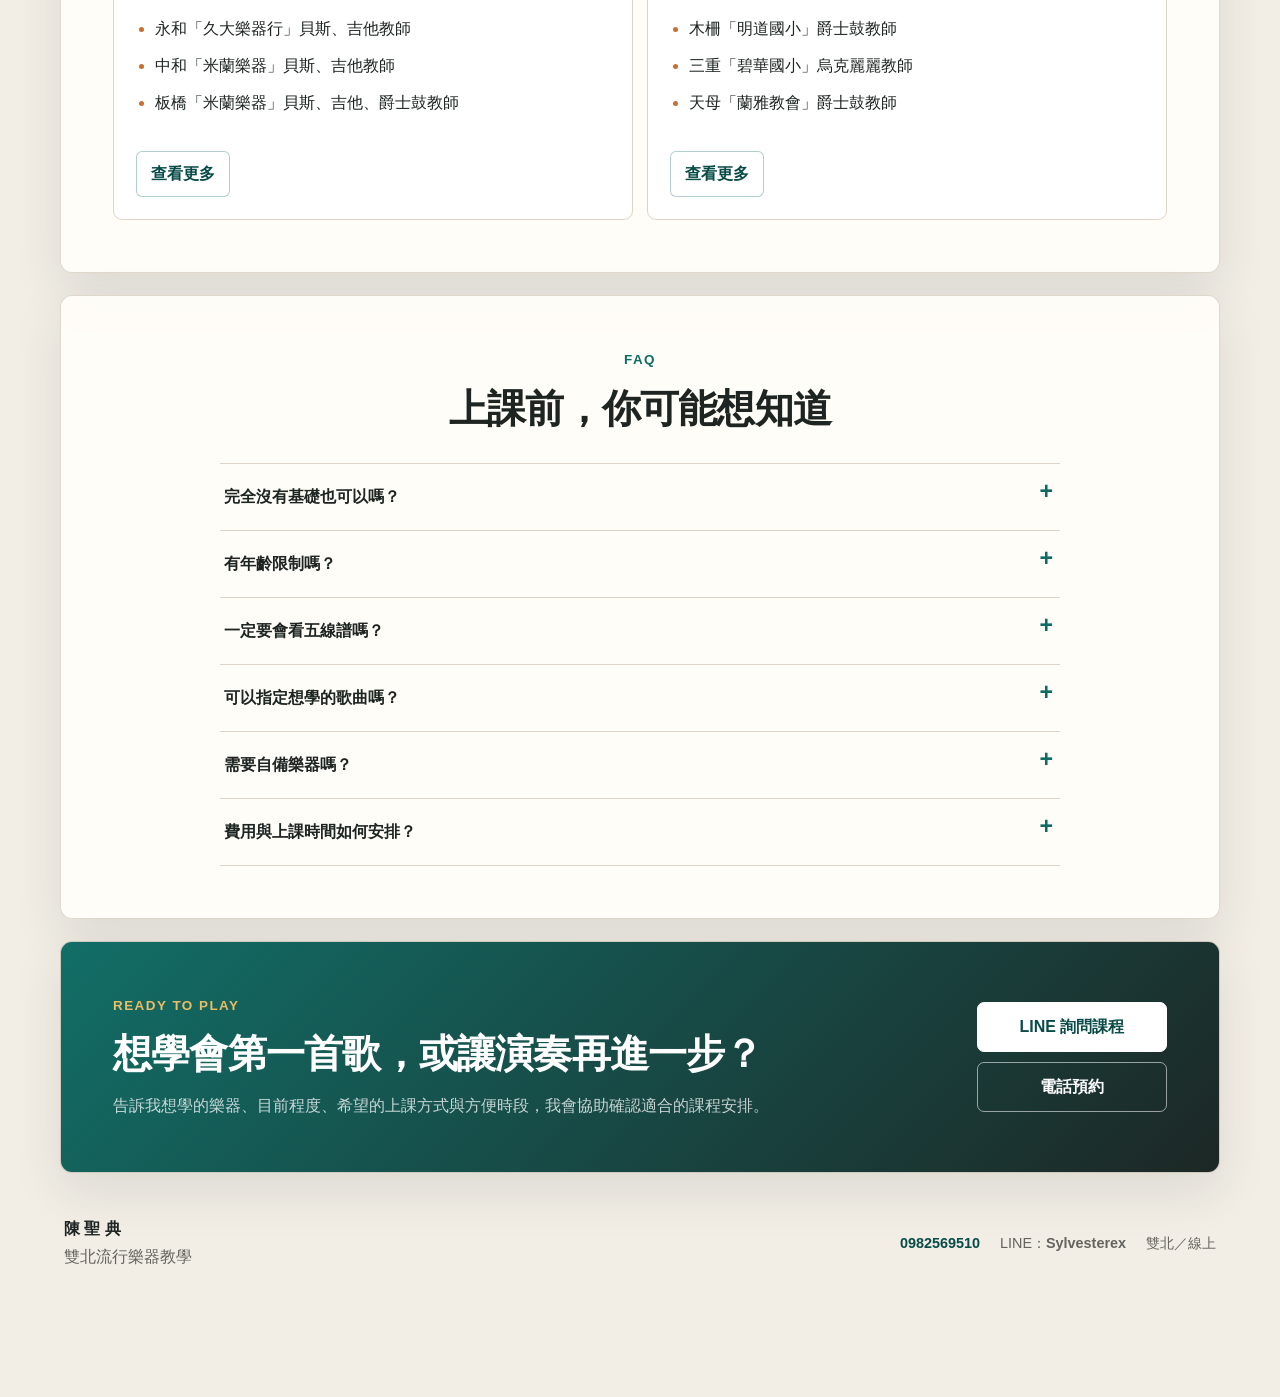
==== commit ce0cf7ed: "擴充折疊裝置與 Surface 平板版面" ====
--- a/memu.html
+++ b/memu.html
@@ -47,7 +47,7 @@
             <aside class="photo-panel" aria-label="教師照片">
                 <div class="photo-placeholder">
                     <picture>
-                        <source class="profile-photo-mobile" media="(max-width: 820px)" srcset="IMG_5952-mobile.jpg">
+                        <source class="profile-photo-mobile" media="(max-width: 980px)" srcset="IMG_5952-mobile.jpg">
                         <img class="profile-photo" id="profile-photo" src="IMG_5952.JPG" alt="陳聖典老師演奏貝斯">
                     </picture>
                     <div class="mobile-hero-copy">
--- a/memu.css
+++ b/memu.css
@@ -175,13 +175,13 @@
     .proof-grid { grid-template-columns: 1fr; }
 }
 
-@media (max-width: 820px) {
+@media (max-width: 980px) {
     .hero { gap: 12px; }
     .photo-panel { order: -1; min-height: 0; padding: 0; border: 0; background: var(--charcoal); }
     .photo-placeholder { min-height: 0; height: min(64vh, 620px); border-radius: 12px; }
     .photo-placeholder::after { position: absolute; inset: 0; z-index: 1; background: linear-gradient(180deg, rgba(10,15,14,.02) 28%, rgba(10,15,14,.9) 100%); content: ""; pointer-events: none; }
     .photo-placeholder picture { height: 100%; }
-    .profile-photo { height: 100%; min-height: 0; object-position: center 42%; }
+    .profile-photo { height: 100%; min-height: 0; object-position: center 20%; }
     .photo-note { display: none; }
     .mobile-hero-copy { position: absolute; right: clamp(24px, 6vw, 48px); bottom: clamp(24px, 5vw, 42px); left: clamp(24px, 6vw, 48px); z-index: 2; display: block; color: #fff; }
     .mobile-hero-copy p { margin: 0 0 8px; color: var(--gold); font-size: .78rem; font-weight: 900; letter-spacing: .06em; }
@@ -203,6 +203,7 @@
     .page { width: min(100% - 20px,1160px); padding-top: 12px; }
     .hero { gap: 10px; }
     .photo-placeholder { height: min(67vh, 590px); }
+    .profile-photo { object-position: center 42%; }
     .mobile-hero-copy { right: 22px; bottom: 22px; left: 22px; }
     .mobile-hero-copy p { margin-bottom: 7px; font-size: .74rem; }
     .mobile-hero-copy h2 { max-width: 330px; margin-bottom: 16px; font-size: clamp(1.7rem, 7.6vw, 2.2rem); line-height: 1.18; }
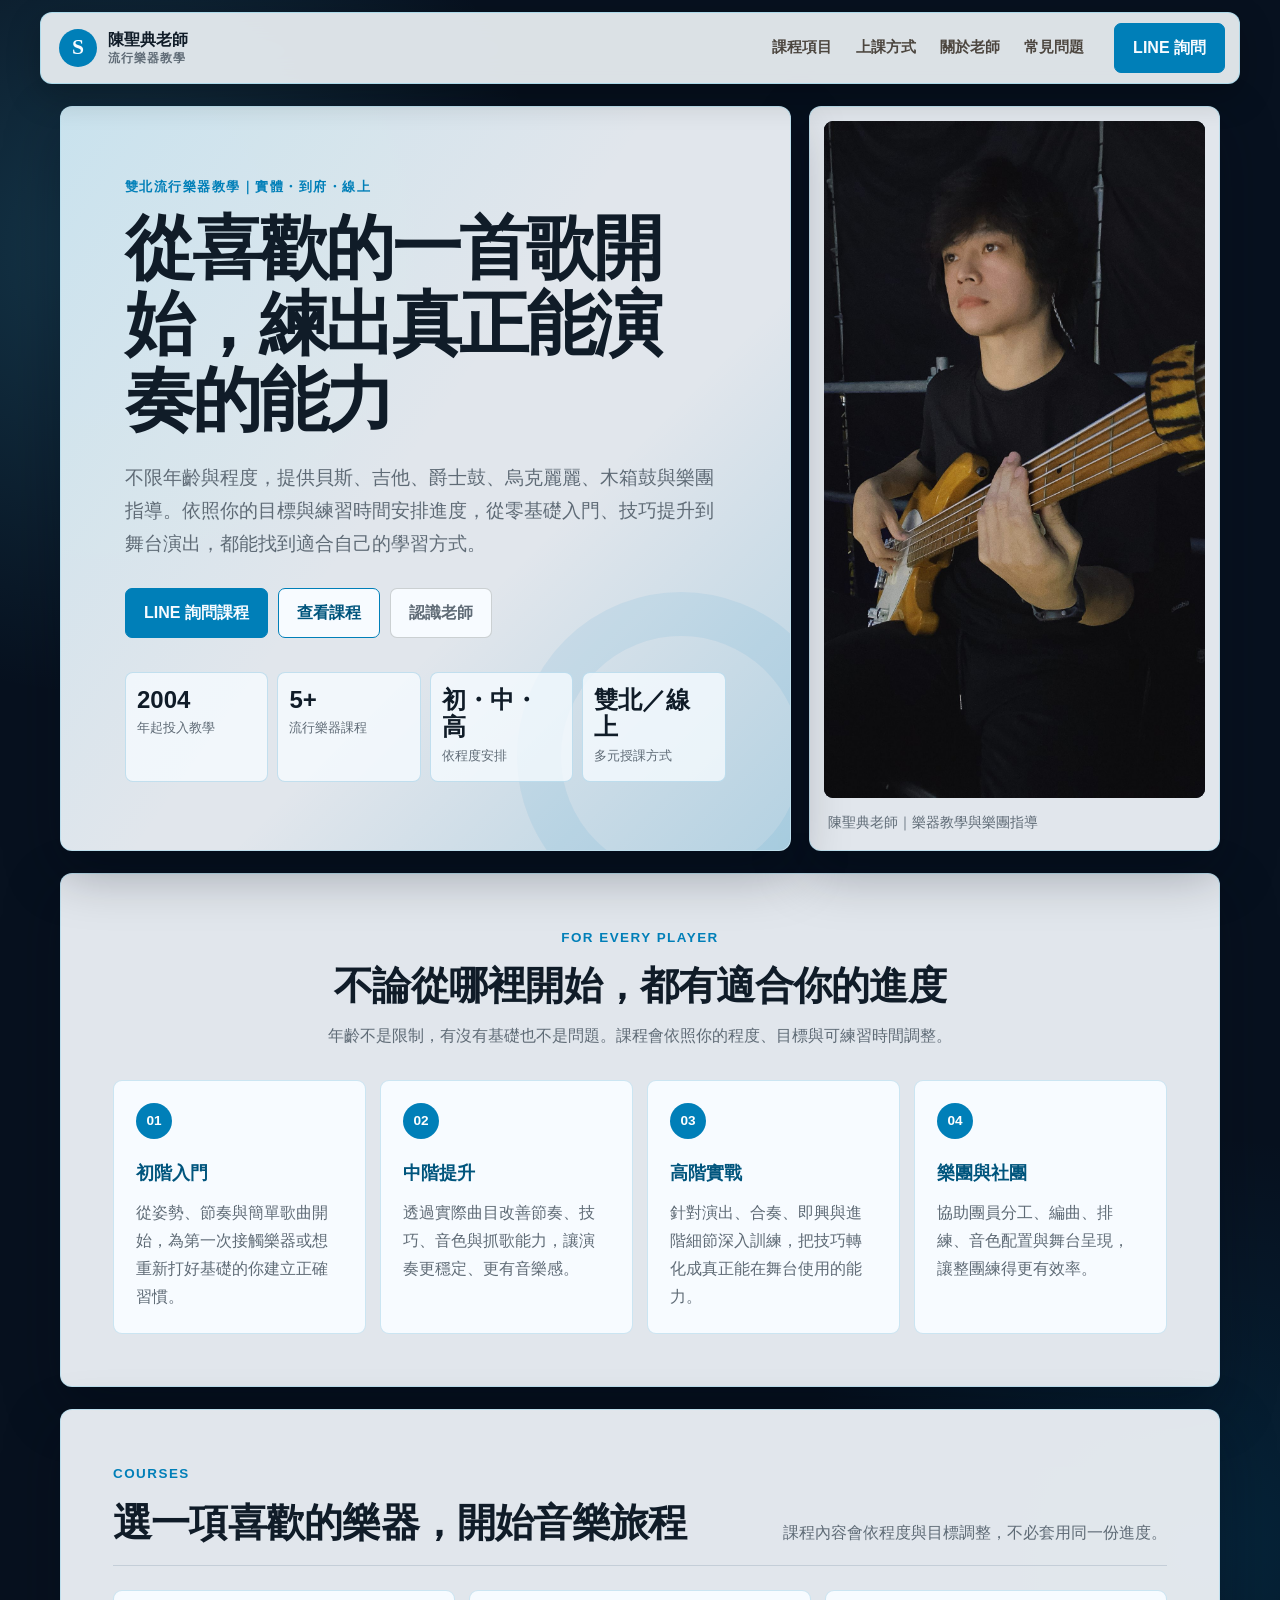
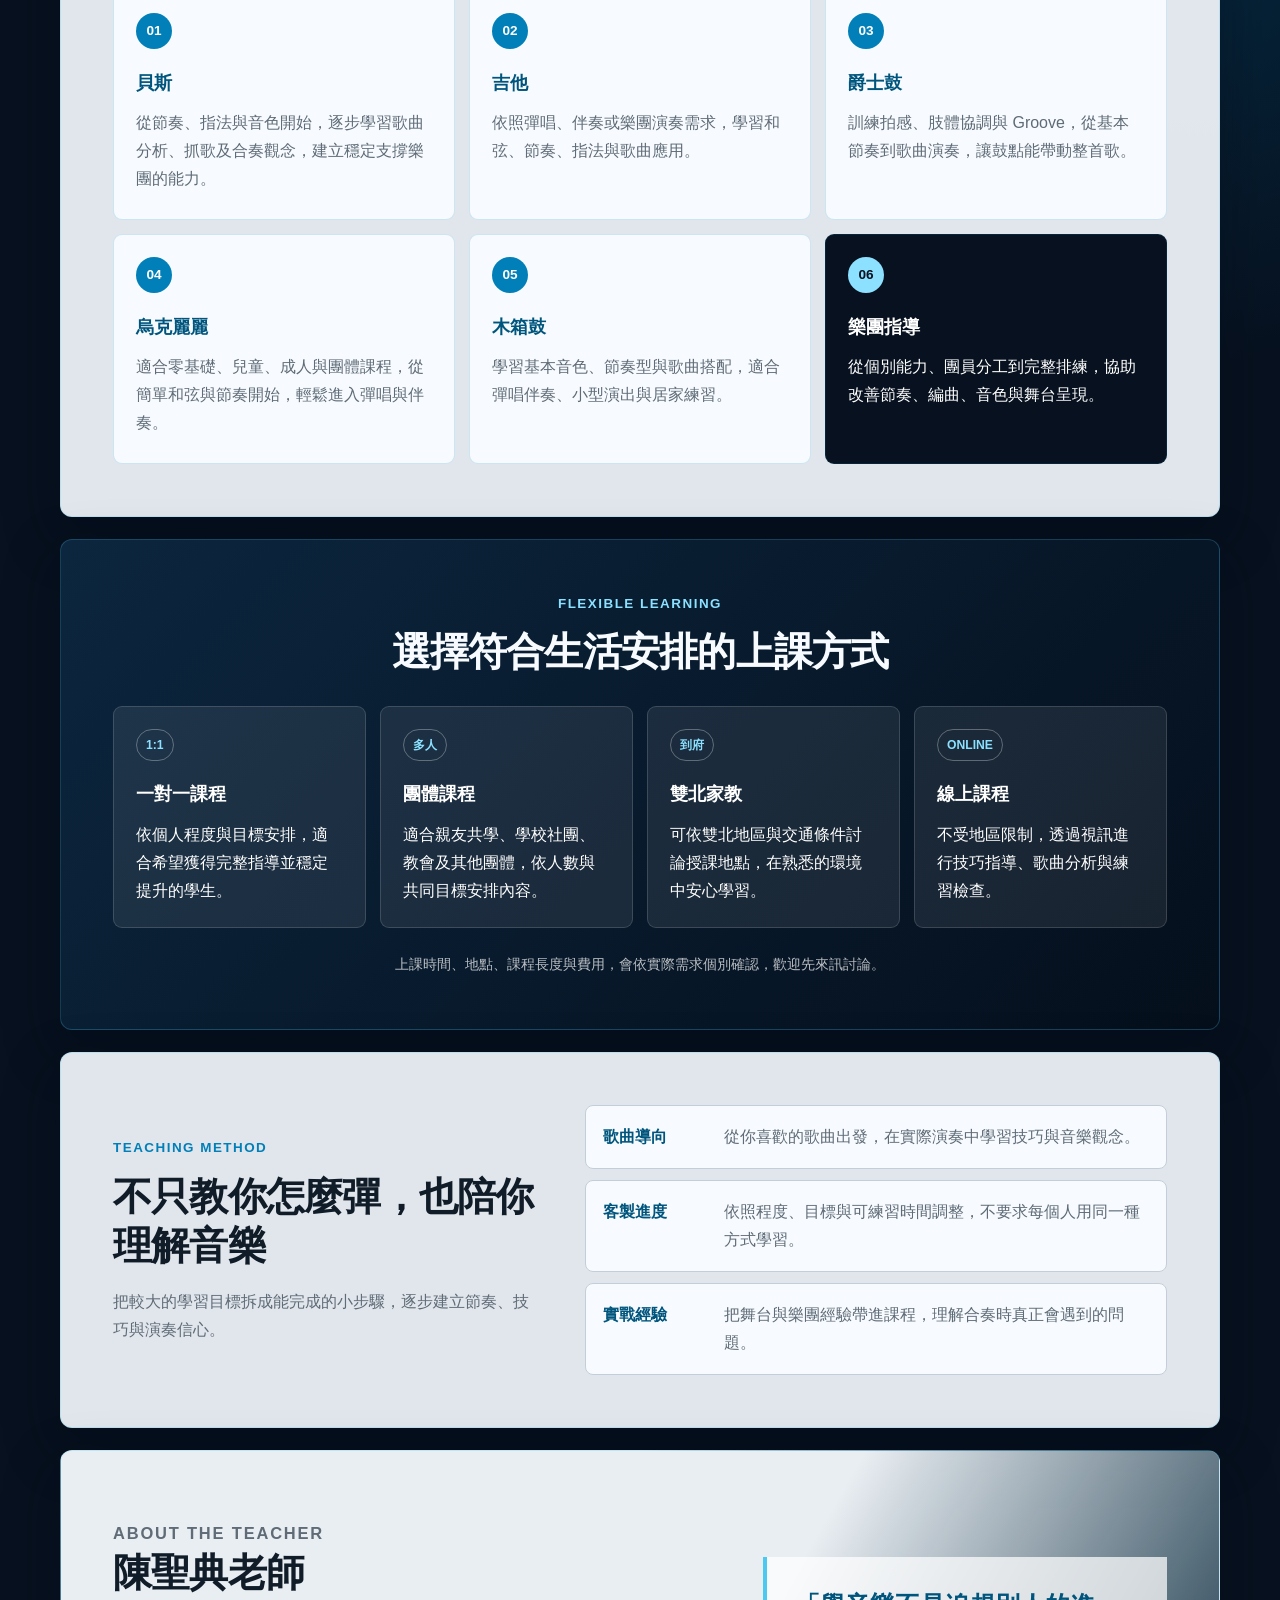
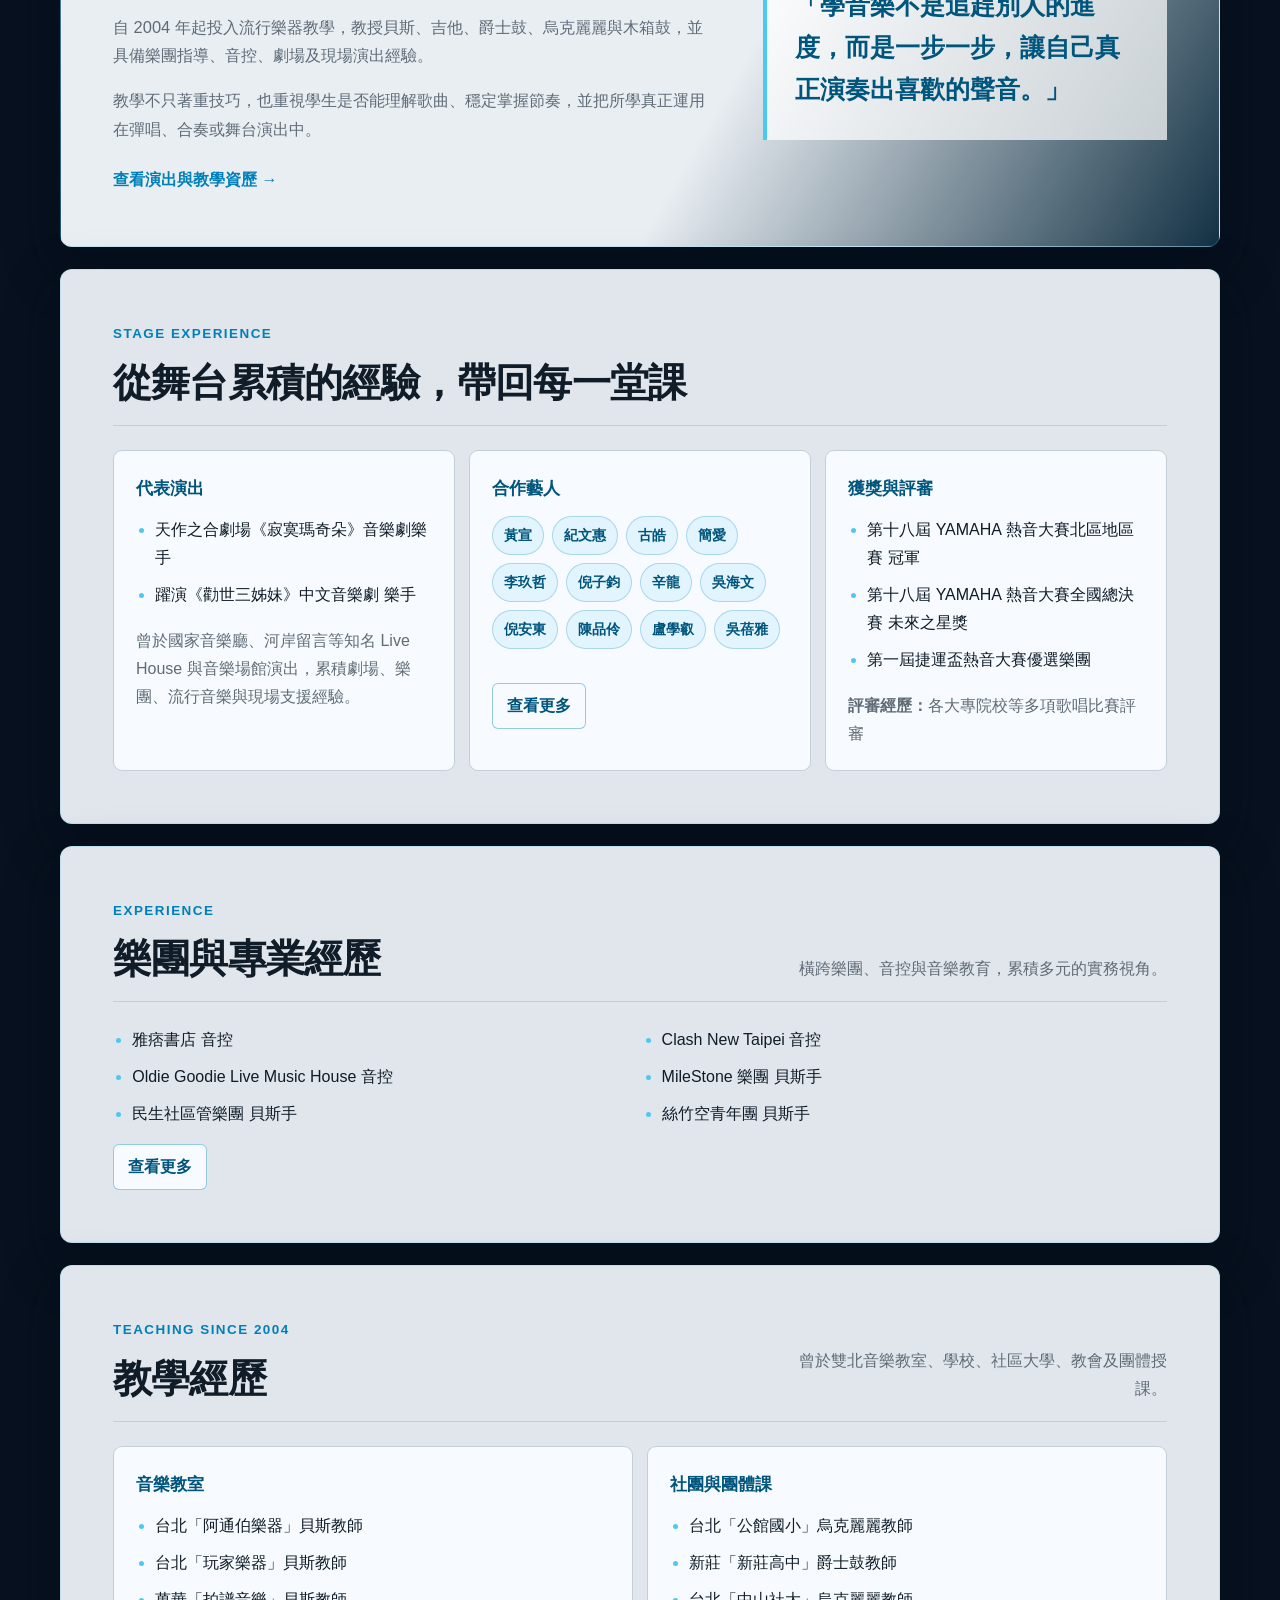
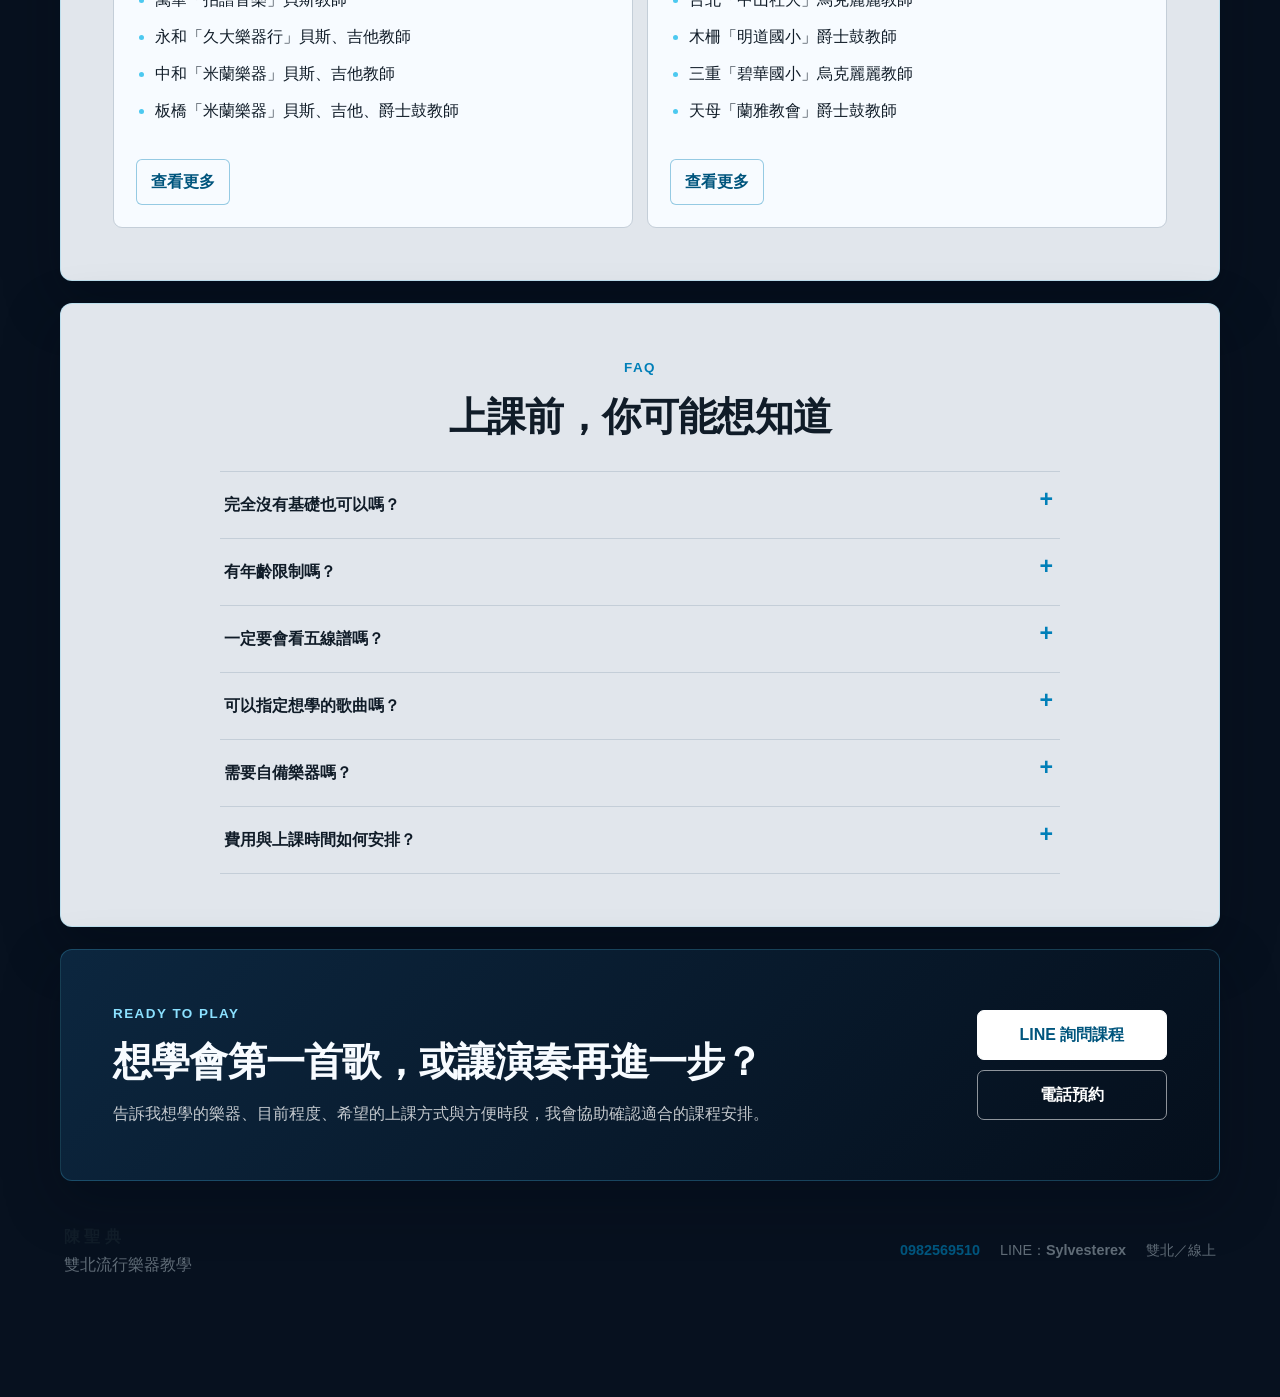
==== commit 6c26a95a: "新增三項音控專業經歷" ====
--- a/memu.html
+++ b/memu.html
@@ -161,7 +161,7 @@
 
         <section class="section experience-section" aria-labelledby="career-title">
             <div class="section-header"><div><p class="eyebrow">EXPERIENCE</p><h2 id="career-title">樂團與專業經歷</h2></div><p>橫跨樂團、音控與音樂教育，累積多元的實務視角。</p></div>
-            <ul id="career-list"><li>MileStone 樂團 貝斯手</li><li>民生社區管樂團 貝斯手</li><li>絲竹空青年團 貝斯手</li><li>拉丁信差樂團 貝斯手</li></ul>
+            <ul id="career-list"><li>雅痞書店 音控</li><li>Clash New Taipei 音控</li><li>Oldie Goodie Live Music House 音控</li><li>MileStone 樂團 貝斯手</li></ul>
         </section>
 
         <section class="section" id="teaching" aria-labelledby="teaching-title">
--- a/memu.css
+++ b/memu.css
@@ -1,15 +1,15 @@
 :root {
-    --bg: #f2eee6;
-    --paper: #fffdf8;
-    --ink: #1d2422;
-    --muted: #65635e;
-    --line: #ddd5c8;
-    --accent: #0d6b64;
-    --accent-dark: #084b47;
-    --warm: #c86f31;
-    --gold: #edbd63;
-    --charcoal: #182321;
-    --shadow: 0 18px 50px rgba(31, 37, 36, 0.1);
+    --bg: #07111f;
+    --paper: #e9eef3;
+    --ink: #101c28;
+    --muted: #5f6b76;
+    --line: #c4ced8;
+    --accent: #007fb8;
+    --accent-dark: #00557d;
+    --warm: #4cc9f0;
+    --gold: #8be1ff;
+    --charcoal: #07111f;
+    --shadow: 0 20px 54px rgba(0, 8, 20, .34);
 }
 
 * { box-sizing: border-box; }
@@ -18,8 +18,8 @@
     margin: 0;
     color: var(--ink);
     background:
-        radial-gradient(circle at 8% 4%, rgba(13, 107, 100, 0.12), transparent 27rem),
-        radial-gradient(circle at 94% 25%, rgba(200, 111, 49, 0.1), transparent 24rem),
+        radial-gradient(circle at 8% 4%, rgba(76, 201, 240, .2), transparent 28rem),
+        radial-gradient(circle at 94% 25%, rgba(0, 127, 184, .18), transparent 26rem),
         var(--bg);
     font-family: "Noto Sans TC", "Microsoft JhengHei", Arial, sans-serif;
     line-height: 1.75;
@@ -39,25 +39,25 @@
     min-height: 72px;
     margin: 12px auto 0;
     padding: 10px 14px 10px 18px;
-    border: 1px solid rgba(221, 213, 200, 0.9);
+    border: 1px solid rgba(76, 201, 240, .32);
     border-radius: 12px;
-    background: rgba(255, 253, 248, 0.92);
-    box-shadow: 0 10px 32px rgba(29, 36, 34, 0.08);
+    background: rgba(233, 238, 243, .94);
+    box-shadow: 0 12px 34px rgba(0, 0, 0, .24);
     backdrop-filter: blur(14px);
 }
 .brand { display: flex; align-items: center; gap: 11px; margin-right: auto; font-weight: 900; line-height: 1.2; text-decoration: none; }
 .brand small { display: block; margin-top: 3px; color: var(--muted); font-size: 0.72rem; font-weight: 600; letter-spacing: .08em; }
-.brand-mark { display: grid; place-items: center; width: 38px; height: 38px; border-radius: 50%; color: #fff; background: var(--accent); font-family: Georgia, serif; font-size: 1.35rem; }
+.brand-mark { display: grid; place-items: center; width: 38px; height: 38px; border-radius: 50%; color: #f7fbff; background: var(--accent); font-family: Georgia, serif; font-size: 1.35rem; }
 .site-nav { display: flex; gap: 24px; }
-.site-nav a { color: #424846; font-size: .92rem; font-weight: 700; text-decoration: none; }
+.site-nav a { color: #4c463f; font-size: .92rem; font-weight: 700; text-decoration: none; }
 .site-nav a:hover { color: var(--accent); }
 
 .page { width: min(1160px, calc(100% - 32px)); margin: 0 auto; padding: 22px 0 50px; }
 .hero { display: grid; grid-template-columns: minmax(0, 1.28fr) minmax(320px, .72fr); gap: 18px; margin-bottom: 22px; }
-.intro, .photo-panel, .section, .cta-band { border: 1px solid rgba(221, 213, 200, .92); border-radius: 12px; background: rgba(255, 253, 248, .95); box-shadow: var(--shadow); }
+.intro, .photo-panel, .section, .cta-band { border: 1px solid rgba(76, 201, 240, .24); border-radius: 12px; background: rgba(233, 238, 243, .97); box-shadow: var(--shadow); }
 .intro { position: relative; display: flex; min-height: 600px; padding: clamp(32px, 5vw, 64px); overflow: hidden; flex-direction: column; justify-content: center; }
-.intro::before { position: absolute; inset: 0; background: linear-gradient(125deg, rgba(13, 107, 100, .14), transparent 48%), linear-gradient(315deg, rgba(237, 189, 99, .25), transparent 38%); content: ""; pointer-events: none; }
-.intro::after { position: absolute; right: -55px; bottom: -70px; width: 240px; height: 240px; border: 44px solid rgba(13, 107, 100, .06); border-radius: 50%; content: ""; }
+.intro::before { position: absolute; inset: 0; background: linear-gradient(125deg, rgba(76, 201, 240, .16), transparent 48%), linear-gradient(315deg, rgba(0, 127, 184, .2), transparent 38%); content: ""; pointer-events: none; }
+.intro::after { position: absolute; right: -55px; bottom: -70px; width: 240px; height: 240px; border: 44px solid rgba(0, 127, 184, .08); border-radius: 50%; content: ""; }
 .intro > * { position: relative; z-index: 1; }
 .eyebrow { margin-bottom: 12px; color: var(--accent); font-size: .84rem; font-weight: 900; letter-spacing: .11em; }
 h1 { max-width: 760px; margin-bottom: 22px; font-size: clamp(2.65rem, 5.5vw, 4.8rem); line-height: 1.08; letter-spacing: -.045em; }
@@ -66,12 +66,12 @@
 h3 { margin: 0 0 10px; color: var(--accent-dark); font-size: 1.15rem; }
 .lead { max-width: 720px; margin-bottom: 28px; color: var(--muted); font-size: clamp(1.02rem, 1.7vw, 1.18rem); }
 .action-row, .cta-actions { display: flex; flex-wrap: wrap; gap: 10px; }
-.button { display: inline-flex; align-items: center; justify-content: center; min-height: 46px; padding: 10px 18px; border: 1px solid var(--accent); border-radius: 7px; color: var(--accent-dark); background: #fff; font-weight: 800; text-decoration: none; transition: transform 160ms ease, box-shadow 160ms ease, background 160ms ease; }
-.button.primary { color: #fff; background: var(--accent); }
+.button { display: inline-flex; align-items: center; justify-content: center; min-height: 46px; padding: 10px 18px; border: 1px solid var(--accent); border-radius: 7px; color: var(--accent-dark); background: #f7fbff; font-weight: 800; text-decoration: none; transition: transform 160ms ease, box-shadow 160ms ease, background 160ms ease; }
+.button.primary { color: #f7fbff; background: var(--accent); }
 .button.ghost { border-color: rgba(29, 36, 34, .2); color: var(--muted); }
-.button:hover { transform: translateY(-2px); box-shadow: 0 10px 22px rgba(13, 107, 100, .18); }
+.button:hover { transform: translateY(-2px); box-shadow: 0 10px 24px rgba(0, 127, 184, .32); }
 .hero-stats { display: grid; grid-template-columns: repeat(4, minmax(0, 1fr)); gap: 9px; margin-top: 34px; }
-.hero-stats div { padding: 13px 11px; border: 1px solid rgba(13, 107, 100, .16); border-radius: 8px; background: rgba(255, 255, 255, .72); }
+.hero-stats div { padding: 13px 11px; border: 1px solid rgba(0, 127, 184, .2); border-radius: 8px; background: rgba(247, 251, 255, .78); }
 .hero-stats strong, .hero-stats span { display: block; }
 .hero-stats strong { margin-bottom: 4px; font-size: clamp(1.08rem, 2vw, 1.5rem); line-height: 1.15; }
 .hero-stats span { color: var(--muted); font-size: .82rem; }
@@ -99,7 +99,7 @@
 
 .audience-grid, .course-grid, .format-grid { display: grid; gap: 14px; }
 .audience-grid { grid-template-columns: repeat(4, minmax(0, 1fr)); }
-.audience-grid article, .course-card, .format-grid article { padding: 22px; border: 1px solid rgba(13, 107, 100, .14); border-radius: 9px; background: #fff; }
+.audience-grid article, .course-card, .format-grid article { padding: 22px; border: 1px solid rgba(0, 127, 184, .18); border-radius: 9px; background: #f7fbff; }
 .audience-grid article > span, .course-card > span { display: inline-grid; place-items: center; width: 36px; height: 36px; margin-bottom: 18px; border-radius: 50%; color: #fff; background: var(--accent); font-size: .85rem; font-weight: 900; }
 .audience-grid p, .course-card p, .format-grid p, .proof-card p, .about-copy p { margin-bottom: 0; color: var(--muted); }
 .course-grid { grid-template-columns: repeat(3, minmax(0, 1fr)); }
@@ -108,7 +108,7 @@
 .course-card.featured h3, .course-card.featured p { color: #fff; }
 .course-card.featured > span { color: var(--charcoal); background: var(--gold); }
 
-.formats-section { color: #fff; background: linear-gradient(135deg, rgba(13,107,100,.98), rgba(24,35,33,.98)); }
+.formats-section { color: #f7fbff; background: linear-gradient(135deg, rgba(12,39,64,.98), rgba(5,15,28,.99)); }
 .formats-section .eyebrow { color: var(--gold); }
 .format-grid { grid-template-columns: repeat(4, minmax(0, 1fr)); }
 .format-grid article { border-color: rgba(255,255,255,.15); background: rgba(255,255,255,.08); }
@@ -119,25 +119,25 @@
 .split-section { display: grid; grid-template-columns: minmax(0,.85fr) minmax(0,1.15fr); gap: 42px; align-items: center; }
 .section-lead { margin: 18px 0 0; color: var(--muted); }
 .feature-list { display: grid; gap: 11px; }
-.feature-list div { display: grid; grid-template-columns: 105px minmax(0,1fr); gap: 16px; padding: 17px; border: 1px solid var(--line); border-radius: 8px; background: #fff; }
+.feature-list div { display: grid; grid-template-columns: 105px minmax(0,1fr); gap: 16px; padding: 17px; border: 1px solid var(--line); border-radius: 8px; background: #f7fbff; }
 .feature-list strong { color: var(--accent-dark); }
 .feature-list span { color: var(--muted); }
 
-.about-section { display: grid; grid-template-columns: minmax(0,1.2fr) minmax(280px,.8fr); gap: 45px; align-items: center; background: linear-gradient(120deg, #fffdf8 60%, rgba(237,189,99,.2)); }
+.about-section { display: grid; grid-template-columns: minmax(0,1.2fr) minmax(280px,.8fr); gap: 45px; align-items: center; background: linear-gradient(120deg, #e9eef3 58%, rgba(76,201,240,.18)); }
 .about-copy p { margin-top: 16px; font-size: 1.03rem; }
 .text-link { display: inline-block; margin-top: 22px; color: var(--accent); font-weight: 900; text-decoration: none; }
 blockquote { margin: 0; padding: 28px; border-left: 4px solid var(--warm); color: var(--accent-dark); background: rgba(255,255,255,.72); font-family: "Noto Serif TC", Georgia, serif; font-size: clamp(1.18rem,2.2vw,1.55rem); font-weight: 700; line-height: 1.7; }
 
 .proof-grid, .teaching-grid { display: grid; grid-template-columns: repeat(3,minmax(0,1fr)); gap: 14px; }
 .teaching-grid { grid-template-columns: repeat(2,minmax(0,1fr)); }
-.proof-card { min-height: 100%; padding: 22px; border: 1px solid var(--line); border-radius: 9px; background: #fff; }
+.proof-card { min-height: 100%; padding: 22px; border: 1px solid var(--line); border-radius: 9px; background: #f7fbff; }
 .proof-label { margin-bottom: 13px !important; color: var(--accent-dark) !important; font-size: 1.08rem; font-weight: 900; }
 ul { display: grid; grid-template-columns: repeat(2,minmax(0,1fr)); gap: 9px 24px; padding-left: 1.2rem; margin: 10px 0 0; }
 li::marker { color: var(--warm); }
 .proof-card ul { grid-template-columns: 1fr; margin-bottom: 18px; }
 .chip-list { display: flex; flex-wrap: wrap; gap: 8px; padding-left: 0; list-style: none; }
-.chip-list li { padding: 6px 11px; border: 1px solid rgba(13,107,100,.18); border-radius: 999px; color: var(--accent-dark); background: rgba(13,107,100,.07); font-size: .9rem; font-weight: 700; }
-.list-more { margin-top: 16px; padding: 8px 14px; border: 1px solid rgba(13,107,100,.32); border-radius: 6px; color: var(--accent-dark); background: #fff; font: inherit; font-weight: 800; cursor: pointer; }
+.chip-list li { padding: 6px 11px; border: 1px solid rgba(0,127,184,.26); border-radius: 999px; color: var(--accent-dark); background: rgba(76,201,240,.12); font-size: .9rem; font-weight: 700; }
+.list-more { margin-top: 16px; padding: 8px 14px; border: 1px solid rgba(0,127,184,.4); border-radius: 6px; color: var(--accent-dark); background: #f7fbff; font: inherit; font-weight: 800; cursor: pointer; }
 
 .faq-list { max-width: 840px; margin: 0 auto; border-top: 1px solid var(--line); }
 .faq-list details { border-bottom: 1px solid var(--line); }
@@ -147,7 +147,7 @@
 .faq-list details[open] summary::after { content: "−"; }
 .faq-list details p { padding: 0 42px 19px 4px; margin: 0; color: var(--muted); }
 
-.cta-band { display: flex; align-items: center; justify-content: space-between; gap: 32px; padding: clamp(30px,5vw,52px); color: #fff; background: linear-gradient(135deg, rgba(13,107,100,.98), rgba(24,35,33,.98)); }
+.cta-band { display: flex; align-items: center; justify-content: space-between; gap: 32px; padding: clamp(30px,5vw,52px); color: #f7fbff; background: linear-gradient(135deg, rgba(12,39,64,.98), rgba(5,15,28,.99)); }
 .cta-band > div:first-child { max-width: 700px; }
 .cta-band .eyebrow { color: var(--gold); }
 .cta-band p:last-child { margin: 14px 0 0; color: rgba(255,255,255,.76); }
@@ -162,7 +162,7 @@
 .footer-contact span { display: inline; }
 .footer-contact a { color: var(--accent-dark); font-weight: 900; text-decoration: none; }
 .mobile-contact { display: none; }
-.back-to-top { position: fixed; right: 18px; bottom: 18px; z-index: 15; display: grid; place-items: center; width: 44px; height: 44px; border: 1px solid rgba(255,255,255,.7); border-radius: 50%; color: #fff; background: var(--accent); box-shadow: 0 10px 24px rgba(13,107,100,.3); font-size: 1.2rem; cursor: pointer; opacity: 0; pointer-events: none; transform: translateY(8px); transition: .16s ease; }
+.back-to-top { position: fixed; right: 18px; bottom: 18px; z-index: 15; display: grid; place-items: center; width: 44px; height: 44px; border: 1px solid rgba(247,251,255,.7); border-radius: 50%; color: #f7fbff; background: var(--accent); box-shadow: 0 10px 24px rgba(0,8,20,.38); font-size: 1.2rem; cursor: pointer; opacity: 0; pointer-events: none; transform: translateY(8px); transition: .16s ease; }
 .back-to-top.visible { opacity: 1; pointer-events: auto; transform: none; }
 
 @media (max-width: 980px) {
@@ -222,7 +222,7 @@
     .cta-actions { width: 100%; }
     .cta-actions .button { width: 100%; }
     .footer-contact { align-items: start; flex-direction: column; gap: 6px; }
-    .mobile-contact { position: fixed; right: 0; bottom: 0; left: 0; z-index: 30; display: grid; grid-template-columns: 1fr 1fr; padding: 8px 10px max(8px, env(safe-area-inset-bottom)); border-top: 1px solid var(--line); background: rgba(255,253,248,.96); box-shadow: 0 -8px 28px rgba(29,36,34,.12); backdrop-filter: blur(12px); }
+    .mobile-contact { position: fixed; right: 0; bottom: 0; left: 0; z-index: 30; display: grid; grid-template-columns: 1fr 1fr; padding: 8px 10px max(8px, env(safe-area-inset-bottom)); border-top: 1px solid var(--line); background: rgba(233,238,243,.96); box-shadow: 0 -8px 28px rgba(0,8,20,.28); backdrop-filter: blur(12px); }
     .mobile-contact a { display: grid; place-items: center; min-height: 46px; font-weight: 900; text-decoration: none; }
     .mobile-contact a:last-child { border-radius: 7px; color: #fff; background: var(--accent); }
     .back-to-top { right: 12px; bottom: 78px; }
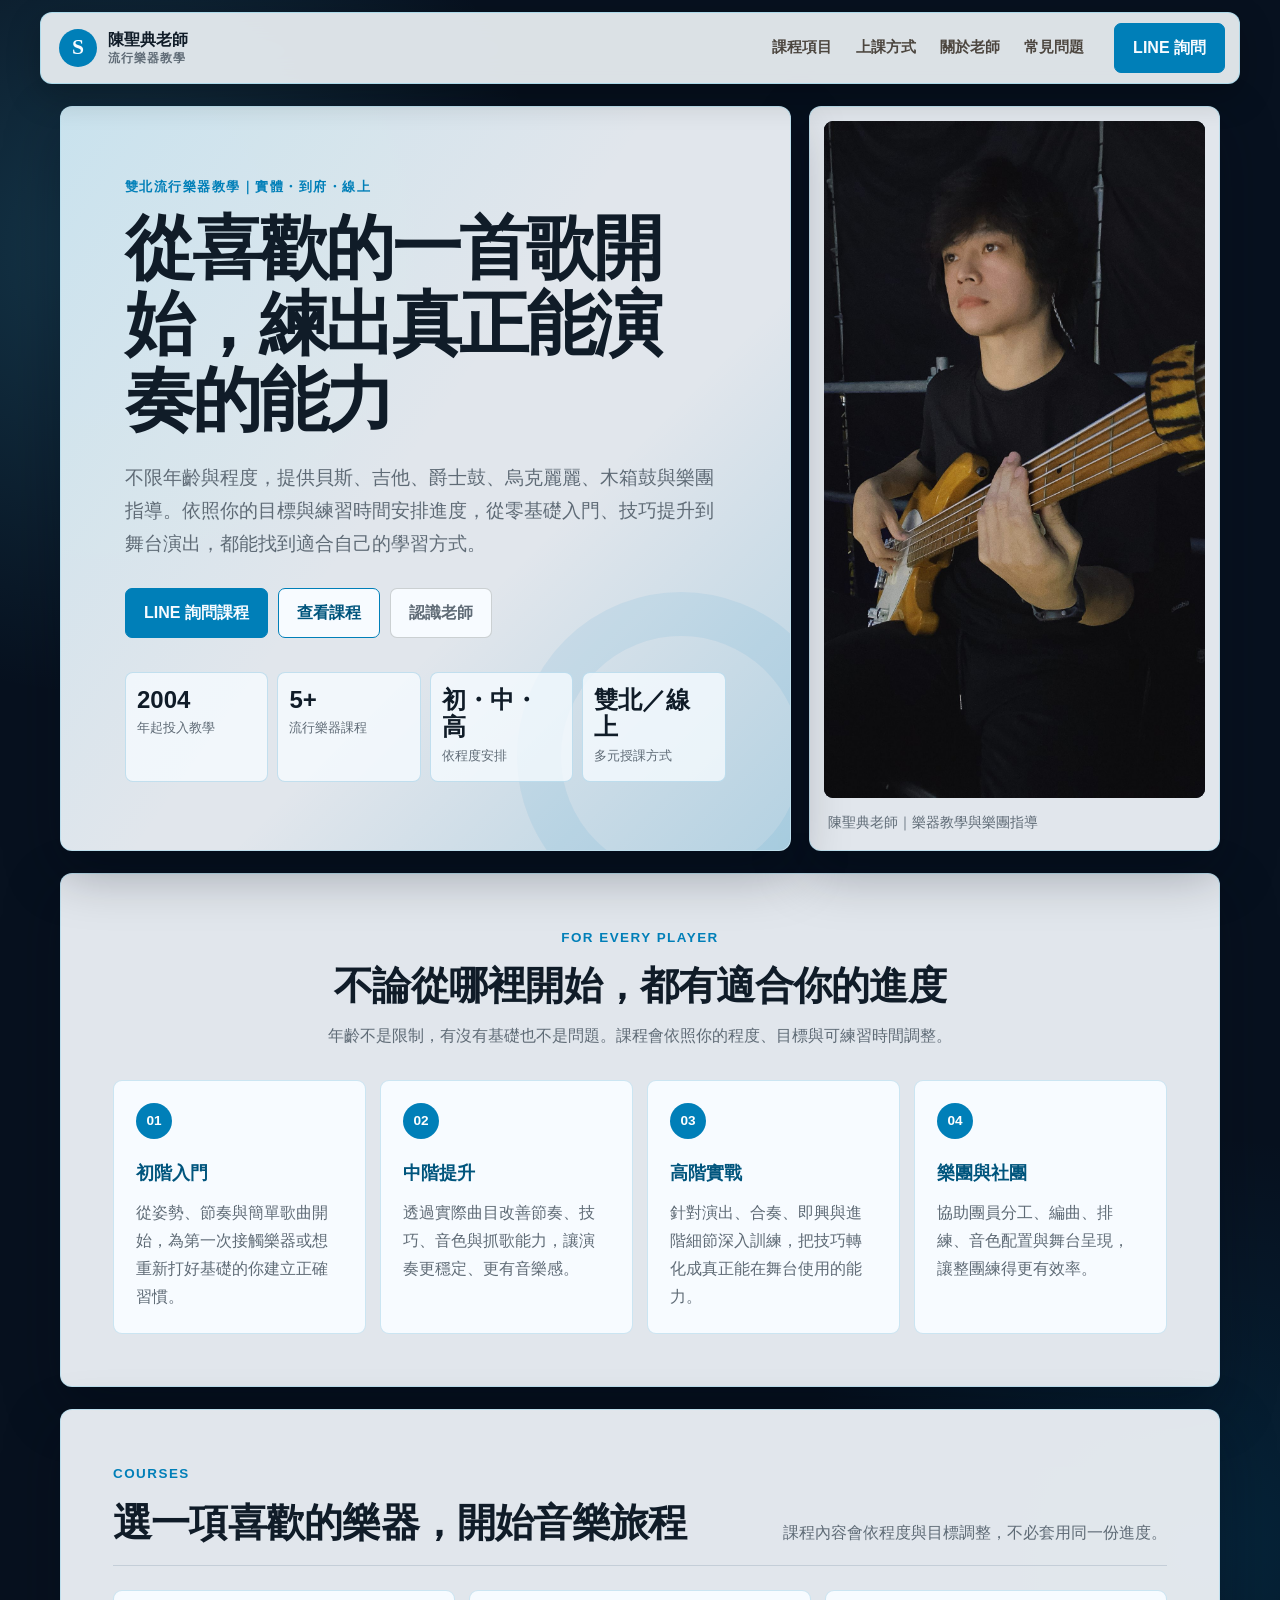
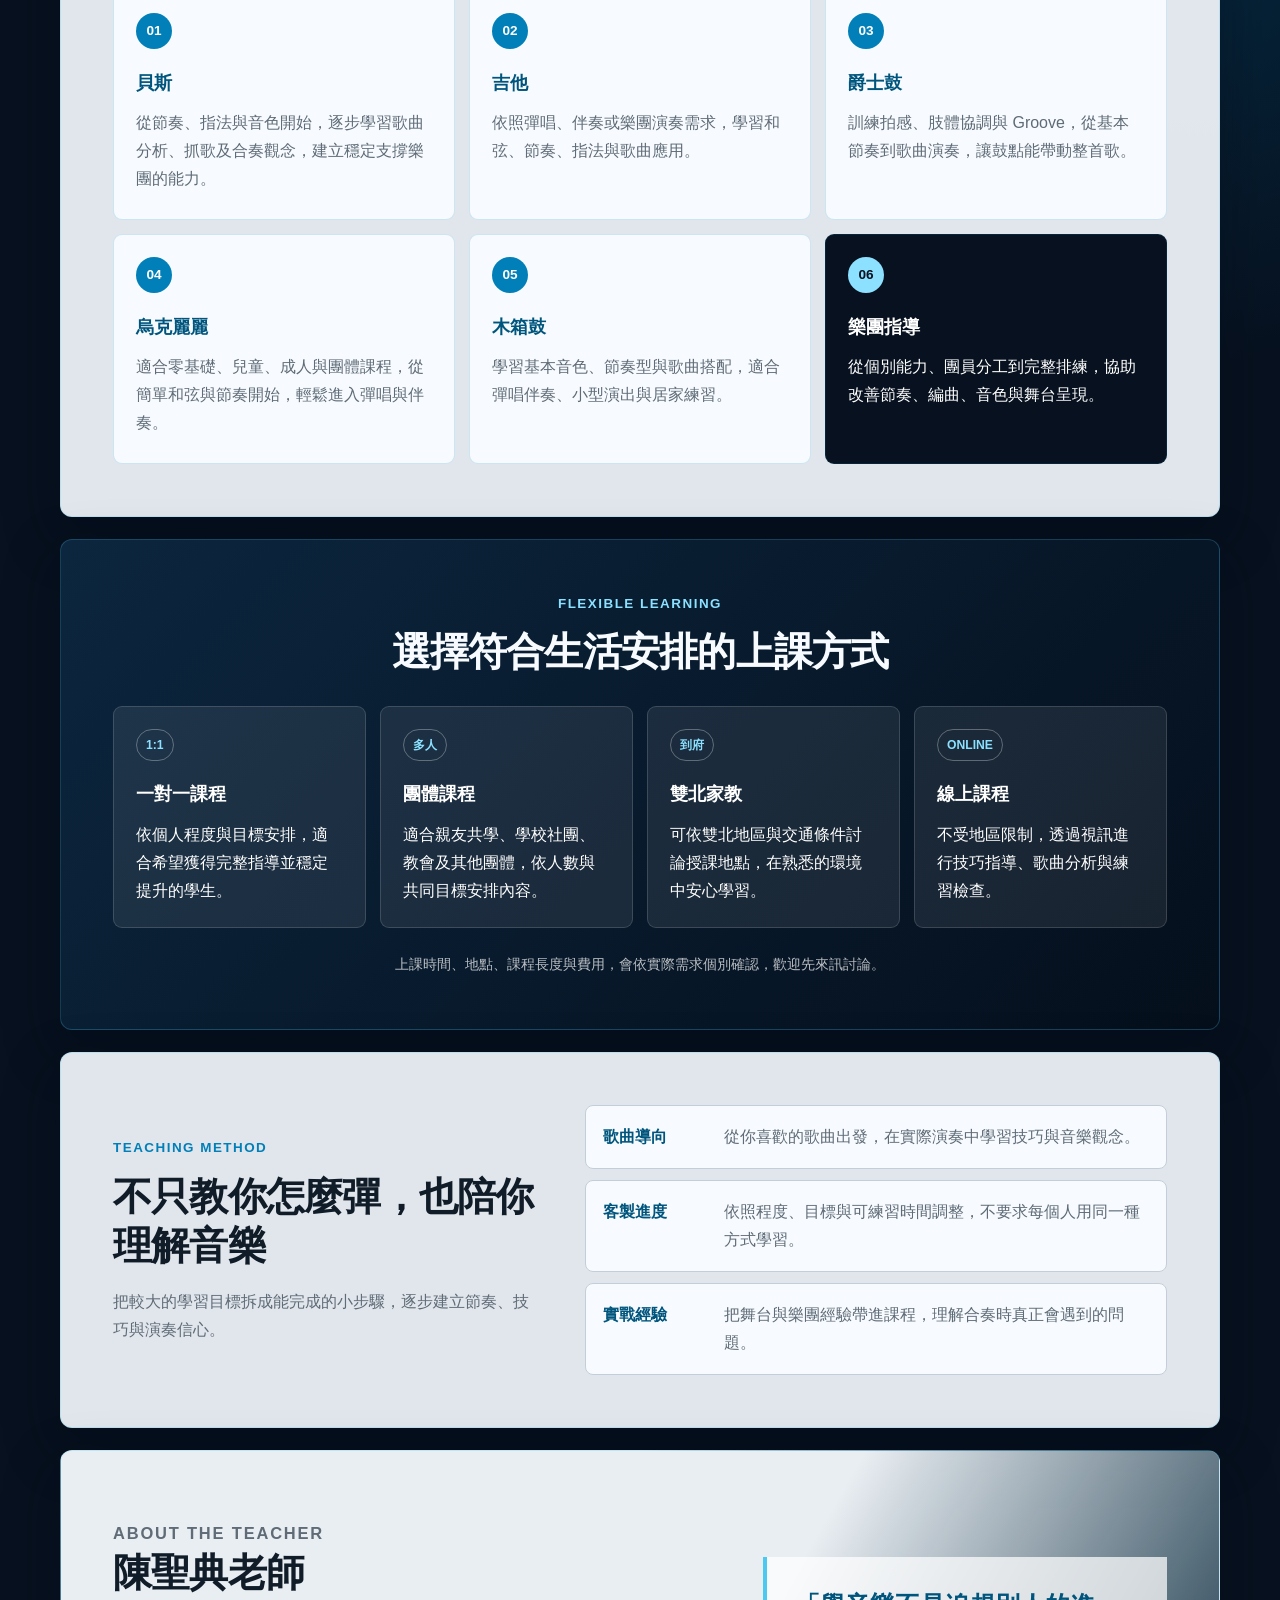
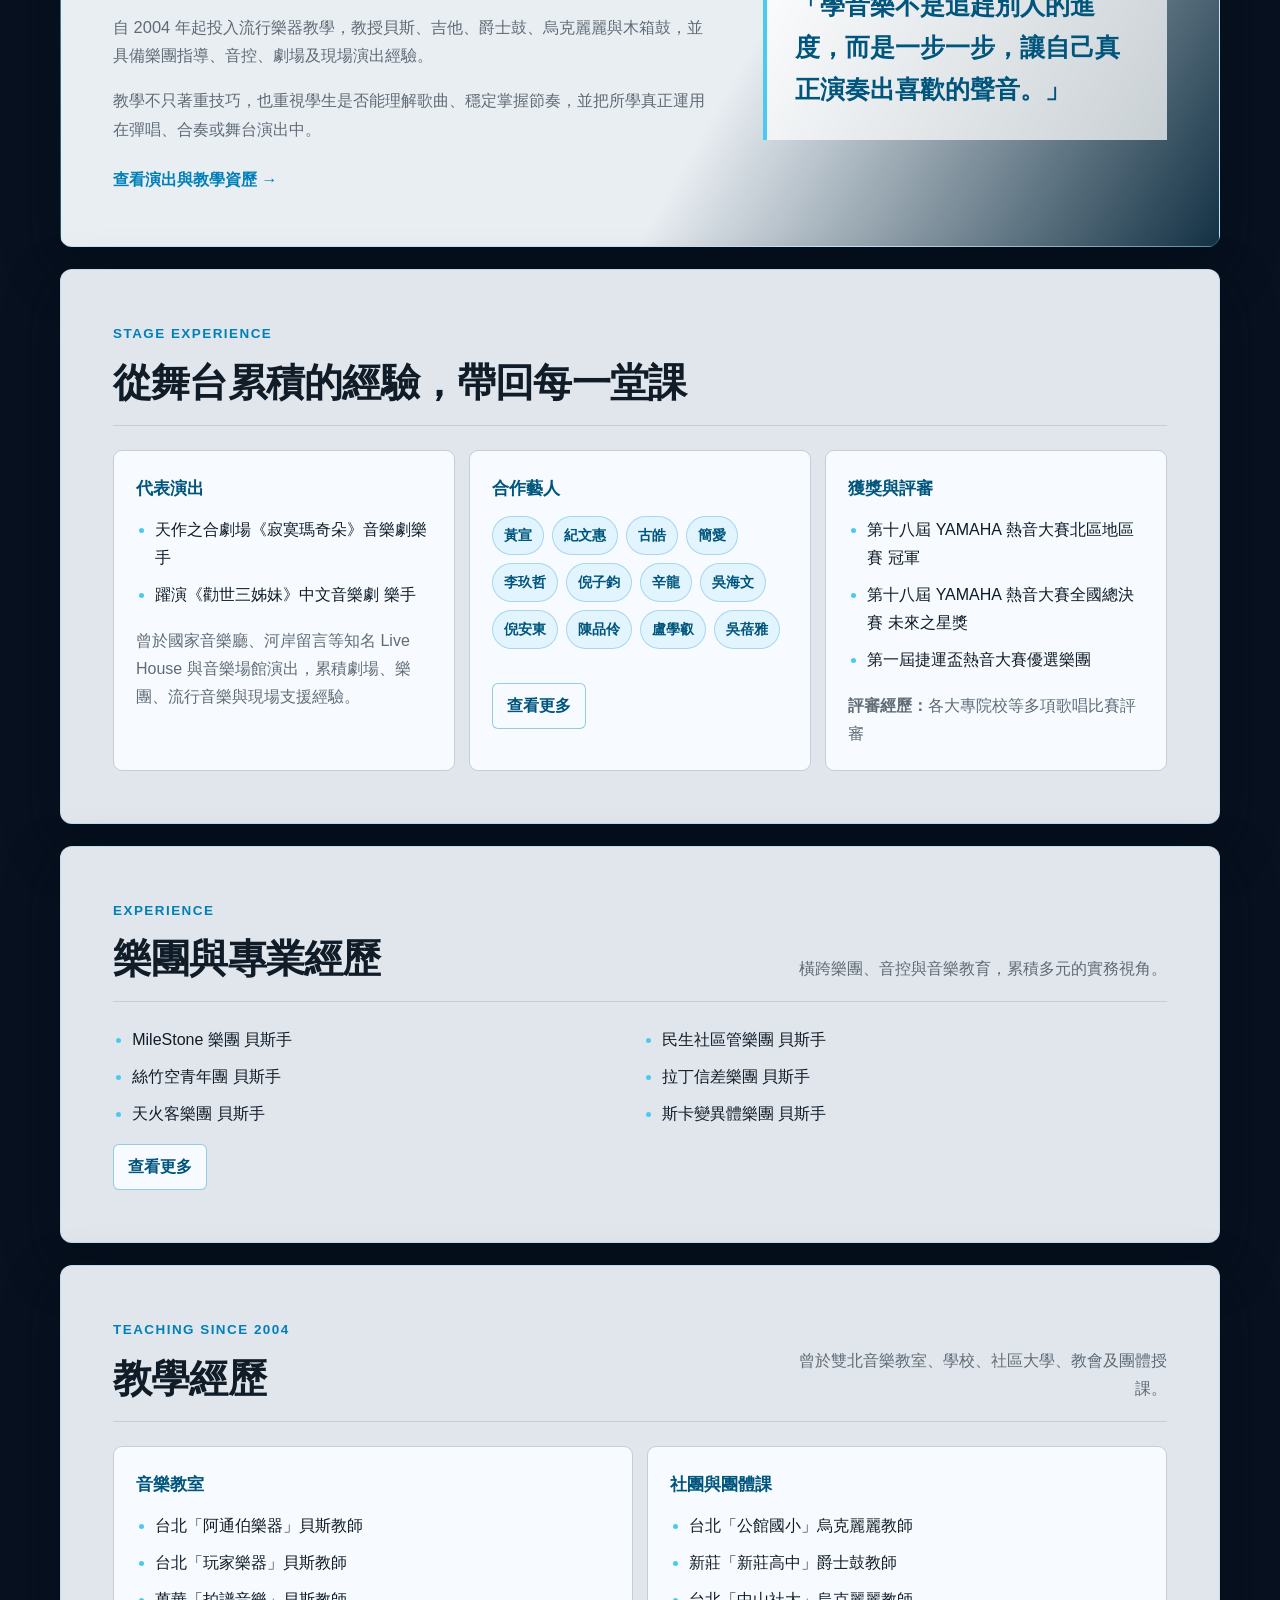
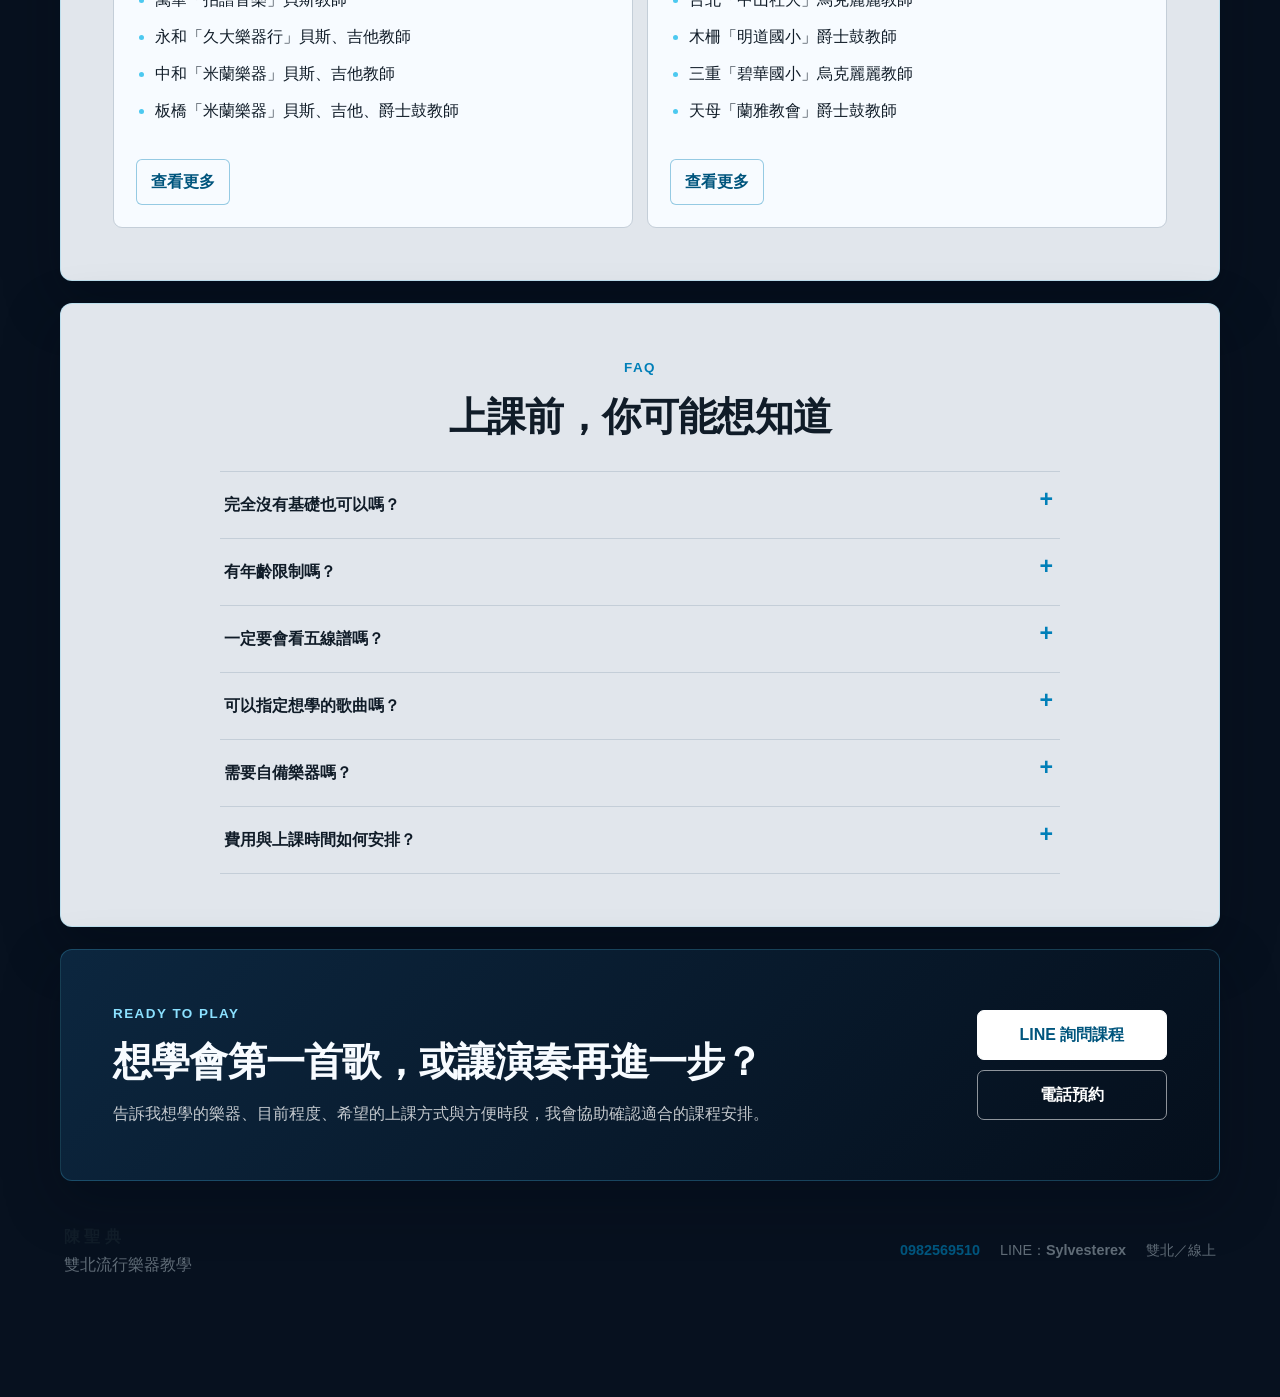
==== commit 1a4794f8: "調整音控經歷至列表末端" ====
--- a/memu.html
+++ b/memu.html
@@ -161,7 +161,7 @@
 
         <section class="section experience-section" aria-labelledby="career-title">
             <div class="section-header"><div><p class="eyebrow">EXPERIENCE</p><h2 id="career-title">樂團與專業經歷</h2></div><p>橫跨樂團、音控與音樂教育，累積多元的實務視角。</p></div>
-            <ul id="career-list"><li>雅痞書店 音控</li><li>Clash New Taipei 音控</li><li>Oldie Goodie Live Music House 音控</li><li>MileStone 樂團 貝斯手</li></ul>
+            <ul id="career-list"><li>MileStone 樂團 貝斯手</li><li>民生社區管樂團 貝斯手</li><li>絲竹空青年團 貝斯手</li><li>拉丁信差樂團 貝斯手</li><li>雅痞書店 音控</li><li>Clash New Taipei 音控</li><li>Oldie Goodie Live Music House 音控</li></ul>
         </section>
 
         <section class="section" id="teaching" aria-labelledby="teaching-title">
